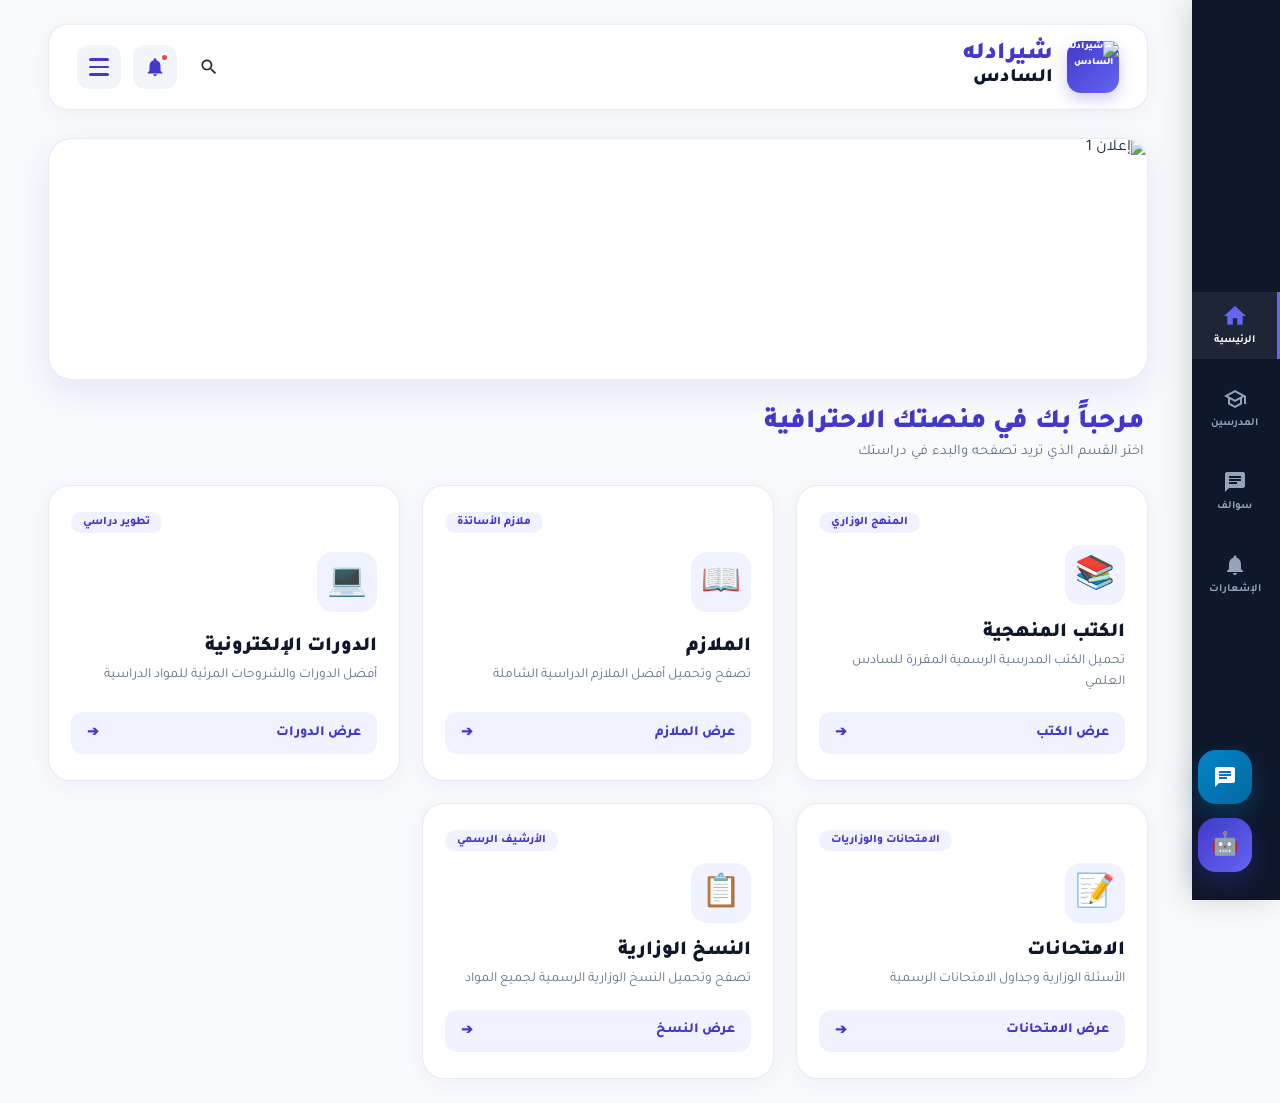
==== index.html @ e5154960 "Update teachers page" ====
<!DOCTYPE html>
<html lang="ar" dir="rtl">
<head>
<meta charset="UTF-8">
<meta name="viewport" content="width=device-width, initial-scale=1.0">
<title>شيرادله السادس - منصة تعليميه</title>
<link href="https://fonts.googleapis.com/css2?family=Tajawal:wght@400;500;700;900&display=swap" rel="stylesheet">
<link rel="stylesheet" href="style.css">
<style>
@keyframes modalPop { from { transform: scale(0.9); opacity: 0; } to { transform: scale(1); opacity: 1; } }
.vote-action-btn { background: #10b981; color: #fff; border: none; padding: 8px 16px; border-radius: 10px; font-weight: 700; cursor: pointer; display: inline-flex; align-items: center; gap: 6px; transition: background 0.2s, transform 0.1s; font-size: 0.9rem; }
.vote-action-btn:hover { background: #059669; }
.vote-action-btn:active { transform: scale(0.96); }
.search-toggle-btn { background: none; border: none; cursor: pointer; display: flex; align-items: center; justify-content: center; width: 40px; height: 40px; border-radius: 50%; color: var(--text-color, #1e293b); transition: background 0.2s; }
.search-toggle-btn:hover { background: rgba(0,0,0,0.05); }
.search-modal-overlay { display: none; position: fixed; top: 0; left: 0; width: 100%; height: 100%; background: rgba(0, 0, 0, 0.5); backdrop-filter: blur(4px); z-index: 10000; justify-content: center; align-items: flex-start; padding-top: 80px; animation: modalPop 0.2s ease; }
.search-modal-box { background: var(--card-bg, #fff); width: 90%; max-width: 600px; border-radius: 16px; box-shadow: 0 15px 35px rgba(0,0,0,0.25); display: flex; flex-direction: column; overflow: hidden; max-height: 80vh; border: 1px solid #e2e8f0; }
.search-input-wrapper { display: flex; align-items: center; padding: 16px 20px; border-bottom: 1px solid #e2e8f0; background: #f8fafc; gap: 12px; }
.search-modal-input { flex: 1; border: none; background: transparent; font-size: 1.1rem; font-family: 'Tajawal', sans-serif; color: var(--text-color, #1e293b); outline: none; direction: rtl; }
.search-close-btn { background: none; border: none; font-size: 1.5rem; cursor: pointer; color: var(--text-muted, #64748b); padding: 0 5px; }
.search-results-container { overflow-y: auto; padding: 12px; display: flex; flex-direction: column; gap: 8px; max-height: 400px; }
.search-result-item { display: flex; align-items: center; justify-content: space-between; padding: 12px 16px; border-radius: 10px; background: #fff; border: 1px solid #edf2f7; text-decoration: none; color: inherit; transition: all 0.2s; cursor: pointer; }
.search-result-item:hover { background: #f1f5f9; border-color: #cbd5e1; transform: translateX(-3px); }
.search-result-content-wrap { display: flex; align-items: center; gap: 12px; flex: 1; }
.search-result-thumb { width: 45px; height: 45px; border-radius: 8px; object-fit: cover; flex-shrink: 0; border: 1px solid #e2e8f0; }
.search-result-info { display: flex; flex-direction: column; gap: 2px; }
.search-result-title { font-weight: 700; font-size: 0.95rem; color: #1e293b; }
.search-result-category { font-size: 0.75rem; color: #64748b; background: #e2e8f0; padding: 2px 8px; border-radius: 6px; width: fit-content; }
.search-no-results { text-align: center; padding: 30px; color: #64748b; font-size: 0.95rem; }
.page-view { display: none; }
.page-view.active { display: block; }
</style>
</head>
<body>
<nav class="side-nav-bar"><div class="side-nav-links">
<div class="side-nav-item active" onclick="switchPage('home', this)" data-page="home"><svg viewBox="0 0 24 24"><path d="M10 20v-6h4v6h5v-8h3L12 3 2 12h3v8z"/></svg><span>الرئيسية</span></div>
<div class="side-nav-item" onclick="switchPage('teachers-page', this)" data-page="teachers-page"><svg viewBox="0 0 24 24"><path d="M12 3L1 9l4 2.18v6L12 21l7-3.82v-6l2-1.09V17h2V9L12 3zm6.82 6L12 12.72 5.18 9 12 5.28 18.82 9zM17 15.99l-5 2.73-5-2.73v-3.72L12 15l5-2.73v3.72z"/></svg><span>المدرسين</span></div>
<div class="side-nav-item" onclick="switchPage('chats-page', this)" data-page="chats-page"><svg viewBox="0 0 24 24"><path d="M20 2H4c-1.1 0-1.99.9-1.99 2L2 22l4-4h14c1.1 0 2-.9 2-2V4c0-1.1-.9-2-2-2zM6 9h12v2H6V9zm8 5H6v-2h8v2zm4-6H6V6h12v2z"/></svg><span>سوالف</span></div>
<div class="side-nav-item" onclick="switchPage('notifications-page', this); hideBadge();" data-page="notifications-page"><svg viewBox="0 0 24 24"><path d="M12 22c1.1 0 2-.9 2-2h-4c0 1.1.89 2 2 2zm6-6v-5c0-3.07-1.64-5.64-4.5-6.32V4c0-.83-.67-1.5-1.5-1.5s-1.5.67-1.5 1.5v.68C7.63 5.36 6 7.92 6 11v5l-2 2v1h16v-1l-2-2z"/></svg><span>الإشعارات</span></div>
</div></nav>
<header>
<div class="logo-container" onclick="showPage('home')">
<div class="logo-icon"><img src="https://i.imgur.com/sM7xbQT.jpeg" alt="شيرادله السادس" style="width: 100%; height: 100%; border-radius: 8px; object-fit: cover;"></div>
<div class="logo-text"><h1>شيرادله</h1><h2>السادس</h2></div>
</div>
<div class="header-actions">
<button class="search-toggle-btn" onclick="openSearchModal()" title="بحث"><svg viewBox="0 0 24 24" width="20" height="20" fill="currentColor"><path d="M15.5 14h-.79l-.28-.27C15.41 12.59 16 11.11 16 9.5 16 5.91 13.09 3 9.5 3S3 5.91 3 9.5 5.91 16 9.5 16c1.61 0 3.09-.59 4.23-1.57l.27.28v.79l5 4.99L20.49 19l-4.99-5zm-6 0C7.01 14 5 11.99 5 9.5S7.01 5 9.5 5 14 7.01 14 9.5 11.99 14 9.5 14z"/></svg></button>
<button class="notif-toggle" onclick="switchPage('notifications-page', document.querySelector('[data-page=notifications-page]')); hideBadge();" title="الإشعارات"><svg viewBox="0 0 24 24"><path d="M12 22c1.1 0 2-.9 2-2h-4c0 1.1.89 2 2 2zm6-6v-5c0-3.07-1.64-5.64-4.5-6.32V4c0-.83-.67-1.5-1.5-1.5s-1.5.67-1.5 1.5v.68C7.63 5.36 6 7.92 6 11v5l-2 2v1h16v-1l-2-2z"/></svg><span class="notif-badge" id="notifBadge"></span></button>
<button class="menu-toggle" onclick="toggleMenu()" title="القائمة"><span></span><span></span><span></span></button>
</div>
</header>
<div id="navOverlay" class="nav-overlay" onclick="closeMenu(event)"><div class="nav-drawer" onclick="event.stopPropagation()">
<div>
<div class="drawer-header">
<div class="drawer-brand"><img src="https://i.imgur.com/sM7xbQT.jpeg" alt="شيرادله السادس" style="width: 35px; height: 35px; border-radius: 8px; object-fit: cover;"><span style="font-weight:900; font-size:1.1rem;">شيرادله السادس</span></div>
<button class="close-drawer" onclick="toggleMenu()">&times;</button>
</div>
<div class="drawer-menu-list">
<div onclick="showPage('home'); toggleMenu();" class="drawer-link"><span>🏠</span> الصفحة الرئيسية</div>
<div onclick="showPage('teachers-page'); toggleMenu();" class="drawer-link"><span>👨‍🏫</span> قائمة المدرسين</div>
<div onclick="showPage('books-page'); toggleMenu();" class="drawer-link"><span>📚</span> الكتب المنهجية</div>
<div onclick="showPage('mlazem-page'); toggleMenu();" class="drawer-link"><span>📖</span> الملازم</div>
<div onclick="showPage('ministerial-copies-page'); toggleMenu();" class="drawer-link"><span>📋</span> النسخ الوزارية</div>
<div onclick="showPage('chats-page'); toggleMenu();" class="drawer-link"><span>💬</span> سوالف</div>
<div onclick="showPage('courses-page'); toggleMenu();" class="drawer-link"><span>💻</span> الدورات الإلكترونية</div>
<div onclick="showPage('ministerial-page'); toggleMenu();" class="drawer-link"><span>📝</span> الامتحانات الوزارية</div>
<div onclick="showPage('notifications-page'); toggleMenu();" class="drawer-link"><span>🔔</span> مركز الإشعارات</div>
</div>
</div>
<div><div class="drawer-footer">جميع الحقوق محفوظة © منصة شيرادله السادس</div></div>
</div></div>
<main>
<div id="home" class="page-view active" data-parent="home">
<div class="ads-slider-container" id="adsSlider">
<div class="ads-slider-track" id="adsTrack">
<div class="ad-slide-item" onclick="showPage('books-page', 'home')"><img src="https://i.imgur.com/IcszMVF.jpeg" alt="إعلان 1"></div>
<div class="ad-slide-item" onclick="showPage('books-page', 'home')"><img src="https://i.imgur.com/7Tw9QFc.jpeg" alt="إعلان 2"></div>
<div class="ad-slide-item" onclick="showPage('books-page', 'home')"><img src="https://i.imgur.com/nGVH3yL.jpeg" alt="إعلان 3"></div>
</div>
<div class="slider-dots" id="sliderDots"><span class="slider-dot active" onclick="currentSlide(0)"></span><span class="slider-dot" onclick="currentSlide(1)"></span><span class="slider-dot" onclick="currentSlide(2)"></span></div>
</div>
<div class="page-header"><h2 class="page-title">مرحباً بك في منصتك الاحترافية</h2><p class="page-subtitle">اختر القسم الذي تريد تصفحه والبدء في دراستك</p></div>
<div class="grid">
<div class="card-btn" onclick="showPage('books-page', 'home')"><span class="card-badge">المنهج الوزاري</span><div class="card-icon-wrapper">📚</div><div><div class="card-title">الكتب المنهجية</div><div class="card-desc">تحميل الكتب المدرسية الرسمية المقررة للسادس العلمي</div></div><div class="btn-action"><span>عرض الكتب</span><span>➔</span></div></div>
<div class="card-btn" onclick="showPage('mlazem-page', 'home')"><span class="card-badge">ملازم الأساتذة</span><div class="card-icon-wrapper">📖</div><div><div class="card-title">الملازم</div><div class="card-desc">تصفح وتحميل أفضل الملازم الدراسية الشاملة</div></div><div class="btn-action"><span>عرض الملازم</span><span>➔</span></div></div>
<div class="card-btn" onclick="showPage('courses-page', 'home')"><span class="card-badge">تطوير دراسي</span><div class="card-icon-wrapper">💻</div><div><div class="card-title">الدورات الإلكترونية</div><div class="card-desc">أفضل الدورات والشروحات المرئية للمواد الدراسية</div></div><div class="btn-action"><span>عرض الدورات</span><span>➔</span></div></div>
<div class="card-btn" onclick="showPage('ministerial-page', 'home')"><span class="card-badge">الامتحانات والوزاريات</span><div class="card-icon-wrapper">📝</div><div><div class="card-title">الامتحانات</div><div class="card-desc">الأسئلة الوزارية وجداول الامتحانات الرسمية</div></div><div class="btn-action"><span>عرض الامتحانات</span><span>➔</span></div></div>
<div class="card-btn" onclick="showPage('ministerial-copies-page', 'home')"><span class="card-badge">الأرشيف الرسمي</span><div class="card-icon-wrapper">📋</div><div><div class="card-title">النسخ الوزارية</div><div class="card-desc">تصفح وتحميل النسخ الوزارية الرسمية لجميع المواد</div></div><div class="btn-action"><span>عرض النسخ</span><span>➔</span></div></div>
</div></div>
<div id="teachers-page" class="page-view" data-parent="home">
<div class="back-btn-container"><button class="back-nav-btn" onclick="goBack()"><span>➔</span> رجوع للخلف</button></div>
<div class="page-header"><h2 class="page-title">👨‍🏫 اختر افضل مدرس لعام 2027</h2><p class="page-subtitle">اختر المادة لعرض نخبة الأساتذة وتصنيفهم حسب التقييم</p></div>
<div class="grid">
<div class="card-btn" onclick="showPage('teacher-arabic', 'teachers-page')"><span class="card-badge">مادة أساسية</span><div class="card-icon-wrapper">📖</div><div class="card-title">مدرسين اللغه العربيه</div><div class="card-desc">تصفح أفضل أساتذة وملازم اللغة العربية</div><div class="btn-action"><span>عرض المدرسين</span><span>➔</span></div></div>
<div class="card-btn" onclick="showPage('teacher-islamic', 'teachers-page')"><span class="card-badge">مادة أساسية</span><div class="card-icon-wrapper">📖</div><div class="card-title">مدرسين الاسلاميه</div><div class="card-desc">تصفح أفضل أساتذة وملازم التربية الإسلامية</div><div class="btn-action"><span>عرض المدرسين</span><span>➔</span></div></div>
<div class="card-btn" onclick="showPage('teacher-english', 'teachers-page')"><span class="card-badge">مادة أساسية</span><div class="card-icon-wrapper">🔤</div><div class="card-title">مدرسين الإنكليزي</div><div class="card-desc">تصفح أفضل أساتذة وملازم اللغة الإنجليزية</div><div class="btn-action"><span>عرض المدرسين</span><span>➔</span></div></div>
<div class="card-btn" onclick="showPage('teacher-math', 'teachers-page')"><span class="card-badge">مادة علمية</span><div class="card-icon-wrapper">📐</div><div class="card-title">مدرسين الرياضيات</div><div class="card-desc">تصفح أفضل أساتذة وملازم الرياضيات للسادس العلمي</div><div class="btn-action"><span>عرض المدرسين</span><span>➔</span></div></div>
<div class="card-btn" onclick="showPage('teacher-biology', 'teachers-page')"><span class="card-badge">مادة علمية</span><div class="card-icon-wrapper">🧬</div><div class="card-title">مدرسين الأحياء</div><div class="card-desc">تصفح أفضل أساتذة وملازم الأحياء للسادس العلمي</div><div class="btn-action"><span>عرض المدرسين</span><span>➔</span></div></div>
<div class="card-btn" onclick="showPage('teacher-chemistry', 'teachers-page')"><span class="card-badge">مادة علمية</span><div class="card-icon-wrapper">🧪</div><div class="card-title">مدرسين الكيمياء</div><div class="card-desc">تصفح أفضل أساتذة وملازم الكيمياء للسادس العلمي</div><div class="btn-action"><span>عرض المدرسين</span><span>➔</span></div></div>
<div class="card-btn" onclick="showPage('teacher-physics', 'teachers-page')"><span class="card-badge">مادة علمية</span><div class="card-icon-wrapper">⚡</div><div class="card-title">مدرسين الفيزياء</div><div class="card-desc">تصفح أفضل أساتذة وملازم الفيزياء للسادس العلمي</div><div class="btn-action"><span>عرض المدرسين</span><span>➔</span></div></div>
</div></div>
<div id="teacher-arabic" class="page-view" data-parent="teachers-page">
<div class="back-btn-container"><button class="back-nav-btn" onclick="goBack()"><span>➔</span> رجوع للخلف</button></div>
<div class="page-header"><h2 class="page-title">📖 مدرسين اللغه العربيه</h2></div>
<div class="books-list-container">
<div class="book-card-item">
<div class="book-info-side"><span class="card-badge">مدرس متميز</span><h3 class="book-main-title">الأستاذ عقيل الزبيدي</h3>
<div class="book-meta-list"><div class="book-meta-row"><span>المادة:</span><strong>اللغة العربية</strong></div><div class="book-meta-row"><span>عدد الأصوات:</span><strong id="votes-count-aqeel-zubaidi">0</strong></div></div>
<div class="book-actions-row"><button class="vote-action-btn" id="vote-btn-aqeel-zubaidi" onclick="voteArabicTeacher('aqeel-zubaidi')"><span id="vote-text-aqeel-zubaidi">تصويت</span></button></div>
</div>
<div class="book-image-side"><a href="https://t.me/iqsadds" target="_blank"><img src="https://i.imgur.com/JM08nuw.jpeg" alt="عقيل الزبيدي" class="book-image-custom" style="border-radius: 12px; object-fit: cover;"></a></div>
</div>
<div class="book-card-item">
<div class="book-info-side"><span class="card-badge">مدرس متميز</span><h3 class="book-main-title">الأستاذ حسين عبيده</h3>
<div class="book-meta-list"><div class="book-meta-row"><span>المادة:</span><strong>اللغة العربية</strong></div><div class="book-meta-row"><span>عدد الأصوات:</span><strong id="votes-count-hussein-obaida">0</strong></div></div>
<div class="book-actions-row"><button class="vote-action-btn" id="vote-btn-hussein-obaida" onclick="voteArabicTeacher('hussein-obaida')"><span id="vote-text-hussein-obaida">تصويت</span></button></div>
</div>
<div class="book-image-side"><a href="https://t.me/iqsadds" target="_blank"><img src="https://i.imgur.com/ftflwlv.jpeg" alt="حسين عبيده" class="book-image-custom" style="border-radius: 12px; object-fit: cover;"></a></div>
</div>
<div class="book-card-item">
<div class="book-info-side"><span class="card-badge">مدرس متميز</span><h3 class="book-main-title">الاستاذ حمزه الجابري</h3>
<div class="book-meta-list"><div class="book-meta-row"><span>المادة:</span><strong>اللغة العربية</strong></div><div class="book-meta-row"><span>عدد الأصوات:</span><strong id="votes-count-hamza-aljabri">0</strong></div></div>
<div class="book-actions-row"><button class="vote-action-btn" id="vote-btn-hamza-aljabri" onclick="voteArabicTeacher('hamza-aljabri')"><span id="vote-text-hamza-aljabri">تصويت</span></button></div>
</div>
<div class="book-image-side"><a href="https://t.me/iqsadds" target="_blank"><img src="https://i.imgur.com/qJPcFAY.jpeg" alt="حمزه الجابري" class="book-image-custom" style="border-radius: 12px; object-fit: cover;"></a></div>
</div>
<div class="book-card-item">
<div class="book-info-side"><span class="card-badge">مدرسة متميزة</span><h3 class="book-main-title">الست رفل الزبيدي</h3>
<div class="book-meta-list"><div class="book-meta-row"><span>المادة:</span><strong>اللغة العربية</strong></div><div class="book-meta-row"><span>عدد الأصوات:</span><strong id="votes-count-rafal-alzubaidi">0</strong></div></div>
<div class="book-actions-row"><button class="vote-action-btn" id="vote-btn-rafal-alzubaidi" onclick="voteArabicTeacher('rafal-alzubaidi')"><span id="vote-text-rafal-alzubaidi">تصويت</span></button></div>
</div>
<div class="book-image-side"><a href="https://t.me/iqsadds" target="_blank"><img src="https://i.imgur.com/9R3gdou.jpeg" alt="رفل الزبيدي" class="book-image-custom" style="border-radius: 12px; object-fit: cover;"></a></div>
</div>
<div class="book-card-item">
<div class="book-info-side"><span class="card-badge">مدرس متميز</span><h3 class="book-main-title">الاستاذ هشام المعموري</h3>
<div class="book-meta-list"><div class="book-meta-row"><span>المادة:</span><strong>اللغة العربية</strong></div><div class="book-meta-row"><span>عدد الأصوات:</span><strong id="votes-count-hisham-almaamouri">0</strong></div></div>
<div class="book-actions-row"><button class="vote-action-btn" id="vote-btn-hisham-almaamouri" onclick="voteArabicTeacher('hisham-almaamouri')"><span id="vote-text-hisham-almaamouri">تصويت</span></button></div>
</div>
<div class="book-image-side"><a href="https://t.me/iqsadds" target="_blank"><img src="https://i.imgur.com/Pvm8zbd.jpeg" alt="هشام المعموري" class="book-image-custom" style="border-radius: 12px; object-fit: cover;"></a></div>
</div>
</div></div>
<div id="teacher-islamic" class="page-view" data-parent="teachers-page">
<div class="back-btn-container"><button class="back-nav-btn" onclick="goBack()"><span>➔</span> رجوع للخلف</button></div>
<div class="page-header"><h2 class="page-title">📖 مدرسين الاسلاميه</h2></div>
<div class="books-list-container">
<div class="book-card-item">
<div class="book-info-side"><span class="card-badge">مدرس متميز</span><h3 class="book-main-title">الأستاذ خالد الحيالي</h3>
<div class="book-meta-list"><div class="book-meta-row"><span>المادة:</span><strong>التربية الإسلامية</strong></div><div class="book-meta-row"><span>عدد الأصوات:</span><strong id="votes-count-khaled-hayali">0</strong></div></div>
<div class="book-actions-row"><button class="vote-action-btn" id="vote-btn-khaled-hayali" onclick="voteIslamicTeacher('khaled-hayali')"><span id="vote-text-khaled-hayali">تصويت</span></button></div>
</div>
<div class="book-image-side"><a href="https://t.me/iqsadds" target="_blank"><img src="https://i.imgur.com/I76Zdb4.jpeg" alt="خالد الحيالي" class="book-image-custom" style="border-radius: 12px; object-fit: cover;"></a></div>
</div>
<div class="book-card-item">
<div class="book-info-side"><span class="card-badge">مدرس متميز</span><h3 class="book-main-title">الأستاذ ساجد العكيلي</h3>
<div class="book-meta-list"><div class="book-meta-row"><span>المادة:</span><strong>التربية الإسلامية</strong></div><div class="book-meta-row"><span>عدد الأصوات:</span><strong id="votes-count-sajid-akili">0</strong></div></div>
<div class="book-actions-row"><button class="vote-action-btn" id="vote-btn-sajid-akili" onclick="voteIslamicTeacher('sajid-akili')"><span id="vote-text-sajid-akili">تصويت</span></button></div>
</div>
<div class="book-image-side"><a href="https://t.me/iqsadds" target="_blank"><img src="https://i.imgur.com/GqsUdZW.jpeg" alt="ساجد العكيلي" class="book-image-custom" style="border-radius: 12px; object-fit: cover;"></a></div>
</div>
</div></div>
<div id="teacher-math" class="page-view" data-parent="teachers-page">
<div class="back-btn-container"><button class="back-nav-btn" onclick="goBack()"><span>➔</span> رجوع للخلف</button></div>
<div class="page-header"><h2 class="page-title">📐 مدرسين الرياضيات</h2></div>
<div class="books-list-container">
<div class="book-card-item">
<div class="book-info-side"><span class="card-badge">مدرس متميز</span><h3 class="book-main-title">الأستاذ حيدر عبد الائمة</h3>
<div class="book-meta-list"><div class="book-meta-row"><span>المادة:</span><strong>الرياضيات</strong></div><div class="book-meta-row"><span>عدد الأصوات:</span><strong id="votes-count-haider-abdulaima">0</strong></div></div>
<div class="book-actions-row"><button class="vote-action-btn" id="vote-btn-haider-abdulaima" onclick="voteMathTeacher('haider-abdulaima')"><span id="vote-text-haider-abdulaima">تصويت</span></button></div>
</div>
<div class="book-image-side"><a href="https://t.me/iqsadds" target="_blank"><img src="https://i.imgur.com/yxbFxrp.jpeg" alt="حيدر عبد الائمة" class="book-image-custom" style="border-radius: 12px; object-fit: cover;"></a></div>
</div>
<div class="book-card-item">
<div class="book-info-side"><span class="card-badge">مدرس متميز</span><h3 class="book-main-title">الأستاذ حيدر وليد</h3>
<div class="book-meta-list"><div class="book-meta-row"><span>المادة:</span><strong>الرياضيات</strong></div><div class="book-meta-row"><span>عدد الأصوات:</span><strong id="votes-count-haider-waleed">0</strong></div></div>
<div class="book-actions-row"><button class="vote-action-btn" id="vote-btn-haider-waleed" onclick="voteMathTeacher('haider-waleed')"><span id="vote-text-haider-waleed">تصويت</span></button></div>
</div>
<div class="book-image-side"><a href="https://t.me/iqsadds" target="_blank"><img src="https://i.imgur.com/xZIRMx5.jpeg" alt="حيدر وليد" class="book-image-custom" style="border-radius: 12px; object-fit: cover;"></a></div>
</div>
<div class="book-card-item">
<div class="book-info-side"><span class="card-badge">مدرس متميز</span><h3 class="book-main-title">الأستاذ محمد قاسم</h3>
<div class="book-meta-list"><div class="book-meta-row"><span>المادة:</span><strong>الرياضيات</strong></div><div class="book-meta-row"><span>عدد الأصوات:</span><strong id="votes-count-mohammed-qassim">0</strong></div></div>
<div class="book-actions-row"><button class="vote-action-btn" id="vote-btn-mohammed-qassim" onclick="voteMathTeacher('mohammed-qassim')"><span id="vote-text-mohammed-qassim">تصويت</span></button></div>
</div>
<div class="book-image-side"><a href="https://t.me/iqsadds" target="_blank"><img src="https://i.imgur.com/acExwFZ.jpeg" alt="محمد قاسم" class="book-image-custom" style="border-radius: 12px; object-fit: cover;"></a></div>
</div>
</div></div>
<div id="teacher-english" class="page-view" data-parent="teachers-page">
<div class="back-btn-container"><button class="back-nav-btn" onclick="goBack()"><span>➔</span> رجوع للخلف</button></div>
<div class="page-header"><h2 class="page-title">🔤 مدرسين الإنكليزي</h2></div>
<div class="books-list-container">
<div class="book-card-item">
<div class="book-info-side"><span class="card-badge">مدرس متميز</span><h3 class="book-main-title">الأستاذ محمد العبيدي</h3>
<div class="book-meta-list"><div class="book-meta-row"><span>المادة:</span><strong>اللغة الإنجليزية</strong></div><div class="book-meta-row"><span>عدد الأصوات:</span><strong id="votes-count-mohammed-alobaidi">0</strong></div></div>
<div class="book-actions-row"><button class="vote-action-btn" id="vote-btn-mohammed-alobaidi" onclick="voteEnglishTeacher('mohammed-alobaidi')"><span id="vote-text-mohammed-alobaidi">تصويت</span></button></div>
</div>
<div class="book-image-side"><a href="https://t.me/iqsadds" target="_blank"><img src="https://i.imgur.com/zUCDQyq.jpeg" alt="محمد العبيدي" class="book-image-custom" style="border-radius: 12px; object-fit: cover;"></a></div>
</div>
<div class="book-card-item">
<div class="book-info-side"><span class="card-badge">مدرس متميز</span><h3 class="book-main-title">الأستاذ سجاد العبيدي</h3>
<div class="book-meta-list"><div class="book-meta-row"><span>المادة:</span><strong>اللغة الإنجليزية</strong></div><div class="book-meta-row"><span>عدد الأصوات:</span><strong id="votes-count-sajjad-alobaidi">0</strong></div></div>
<div class="book-actions-row"><button class="vote-action-btn" id="vote-btn-sajjad-alobaidi" onclick="voteEnglishTeacher('sajjad-alobaidi')"><span id="vote-text-sajjad-alobaidi">تصويت</span></button></div>
</div>
<div class="book-image-side"><a href="https://t.me/iqsadds" target="_blank"><img src="https://i.imgur.com/bl68sCC.jpeg" alt="سجاد العبيدي" class="book-image-custom" style="border-radius: 12px; object-fit: cover;"></a></div>
</div>
<div class="book-card-item">
<div class="book-info-side"><span class="card-badge">مدرسة متميزة</span><h3 class="book-main-title">الست أزل سلوان</h3>
<div class="book-meta-list"><div class="book-meta-row"><span>المادة:</span><strong>اللغة الإنجليزية</strong></div><div class="book-meta-row"><span>عدد الأصوات:</span><strong id="votes-count-azal-salwan">0</strong></div></div>
<div class="book-actions-row"><button class="vote-action-btn" id="vote-btn-azal-salwan" onclick="voteEnglishTeacher('azal-salwan')"><span id="vote-text-azal-salwan">تصويت</span></button></div>
</div>
<div class="book-image-side"><a href="https://t.me/iqsadds" target="_blank"><img src="https://i.imgur.com/RkxAMUv.jpeg" alt="أزل سلوان" class="book-image-custom" style="border-radius: 12px; object-fit: cover;"></a></div>
</div>
</div></div>
<div id="teacher-biology" class="page-view" data-parent="teachers-page">
<div class="back-btn-container"><button class="back-nav-btn" onclick="goBack()"><span>➔</span> رجوع للخلف</button></div>
<div class="page-header"><h2 class="page-title">🧬 مدرسين الأحياء</h2></div>
<div class="books-list-container">
<div class="book-card-item">
<div class="book-info-side"><span class="card-badge">مدرس متميز</span><h3 class="book-main-title">الأستاذ سالم ال منصور</h3>
<div class="book-meta-list"><div class="book-meta-row"><span>المادة:</span><strong>الأحياء</strong></div><div class="book-meta-row"><span>عدد الأصوات:</span><strong id="votes-count-salem-almansoor">0</strong></div></div>
<div class="book-actions-row"><button class="vote-action-btn" id="vote-btn-salem-almansoor" onclick="voteBiologyTeacher('salem-almansoor')"><span id="vote-text-salem-almansoor">تصويت</span></button></div>
</div>
<div class="book-image-side"><a href="https://t.me/iqsadds" target="_blank"><img src="https://i.imgur.com/ryqitAT.jpeg" alt="سالم ال منصور" class="book-image-custom" style="border-radius: 12px; object-fit: cover;"></a></div>
</div>
<div class="book-card-item">
<div class="book-info-side"><span class="card-badge">مدرس متميز</span><h3 class="book-main-title">الأستاذ مصطفى حافظ</h3>
<div class="book-meta-list"><div class="book-meta-row"><span>المادة:</span><strong>الأحياء</strong></div><div class="book-meta-row"><span>عدد الأصوات:</span><strong id="votes-count-mustafa-hafiz">0</strong></div></div>
<div class="book-actions-row"><button class="vote-action-btn" id="vote-btn-mustafa-hafiz" onclick="voteBiologyTeacher('mustafa-hafiz')"><span id="vote-text-mustafa-hafiz">تصويت</span></button></div>
</div>
<div class="book-image-side"><a href="https://t.me/iqsadds" target="_blank"><img src="https://i.imgur.com/23ZakX0.jpeg" alt="مصطفى حافظ" class="book-image-custom" style="border-radius: 12px; object-fit: cover;"></a></div>
</div>
<div class="book-card-item">
<div class="book-info-side"><span class="card-badge">مدرس متميز</span><h3 class="book-main-title">الأستاذ حسن فلاح</h3>
<div class="book-meta-list"><div class="book-meta-row"><span>المادة:</span><strong>الأحياء</strong></div><div class="book-meta-row"><span>عدد الأصوات:</span><strong id="votes-count-hassan-fallah">0</strong></div></div>
<div class="book-actions-row"><button class="vote-action-btn" id="vote-btn-hassan-fallah" onclick="voteBiologyTeacher('hassan-fallah')"><span id="vote-text-hassan-fallah">تصويت</span></button></div>
</div>
<div class="book-image-side"><a href="https://t.me/iqsadds" target="_blank"><img src="https://i.imgur.com/jvv7wCd.jpeg" alt="حسن فلاح" class="book-image-custom" style="border-radius: 12px; object-fit: cover;"></a></div>
</div>
<div class="book-card-item">
<div class="book-info-side"><span class="card-badge">مدرس متميز</span><h3 class="book-main-title">الأستاذ جعفر الحسني</h3>
<div class="book-meta-list"><div class="book-meta-row"><span>المادة:</span><strong>الأحياء</strong></div><div class="book-meta-row"><span>عدد الأصوات:</span><strong id="votes-count-jaafar-alhasani">0</strong></div></div>
<div class="book-actions-row"><button class="vote-action-btn" id="vote-btn-jaafar-alhasani" onclick="voteBiologyTeacher('jaafar-alhasani')"><span id="vote-text-jaafar-alhasani">تصويت</span></button></div>
</div>
<div class="book-image-side"><a href="https://t.me/iqsadds" target="_blank"><img src="https://i.imgur.com/uRHxEFM.jpeg" alt="جعفر الحسني" class="book-image-custom" style="border-radius: 12px; object-fit: cover;"></a></div>
</div>
</div></div>
<div id="teacher-chemistry" class="page-view" data-parent="teachers-page">
<div class="back-btn-container"><button class="back-nav-btn" onclick="goBack()"><span>➔</span> رجوع للخلف</button></div>
<div class="page-header"><h2 class="page-title">🧪 مدرسين الكيمياء</h2></div>
<div class="books-list-container">
<div class="book-card-item">
<div class="book-info-side"><span class="card-badge">مدرس متميز</span><h3 class="book-main-title">الأستاذ فاضل الهاشمي</h3>
<div class="book-meta-list"><div class="book-meta-row"><span>المادة:</span><strong>الكيمياء</strong></div><div class="book-meta-row"><span>عدد الأصوات:</span><strong id="votes-count-fadel-alhashimi">0</strong></div></div>
<div class="book-actions-row"><button class="vote-action-btn" id="vote-btn-fadel-alhashimi" onclick="voteChemistryTeacher('fadel-alhashimi')"><span id="vote-text-fadel-alhashimi">تصويت</span></button></div>
</div>
<div class="book-image-side"><a href="https://t.me/iqsadds" target="_blank"><img src="https://i.imgur.com/hFKC4G6.jpeg" alt="فاضل الهاشمي" class="book-image-custom" style="border-radius: 12px; object-fit: cover;"></a></div>
</div>
<div class="book-card-item">
<div class="book-info-side"><span class="card-badge">مدرس متميز</span><h3 class="book-main-title">الأستاذ حسين الهاشمي</h3>
<div class="book-meta-list"><div class="book-meta-row"><span>المادة:</span><strong>الكيمياء</strong></div><div class="book-meta-row"><span>عدد الأصوات:</span><strong id="votes-count-hussein-alhashimi">0</strong></div></div>
<div class="book-actions-row"><button class="vote-action-btn" id="vote-btn-hussein-alhashimi" onclick="voteChemistryTeacher('hussein-alhashimi')"><span id="vote-text-hussein-alhashimi">تصويت</span></button></div>
</div>
<div class="book-image-side"><a href="https://t.me/iqsadds" target="_blank"><img src="https://i.imgur.com/oS6ujqX.jpeg" alt="حسين الهاشمي" class="book-image-custom" style="border-radius: 12px; object-fit: cover;"></a></div>
</div>
<div class="book-card-item">
<div class="book-info-side"><span class="card-badge">مدرس متميز</span><h3 class="book-main-title">الأستاذ حيدر عباس</h3>
<div class="book-meta-list"><div class="book-meta-row"><span>المادة:</span><strong>الكيمياء</strong></div><div class="book-meta-row"><span>عدد الأصوات:</span><strong id="votes-count-haider-abbas">0</strong></div></div>
<div class="book-actions-row"><button class="vote-action-btn" id="vote-btn-haider-abbas" onclick="voteChemistryTeacher('haider-abbas')"><span id="vote-text-haider-abbas">تصويت</span></button></div>
</div>
<div class="book-image-side"><a href="https://t.me/iqsadds" target="_blank"><img src="https://i.imgur.com/umkMkls.jpeg" alt="حيدر عباس" class="book-image-custom" style="border-radius: 12px; object-fit: cover;"></a></div>
</div>
<div class="book-card-item">
<div class="book-info-side"><span class="card-badge">مدرس متميز</span><h3 class="book-main-title">الأستاذ هاشم الغرباوي</h3>
<div class="book-meta-list"><div class="book-meta-row"><span>المادة:</span><strong>الكيمياء</strong></div><div class="book-meta-row"><span>عدد الأصوات:</span><strong id="votes-count-hashem-algharbawi">0</strong></div></div>
<div class="book-actions-row"><button class="vote-action-btn" id="vote-btn-hashem-algharbawi" onclick="voteChemistryTeacher('hashem-algharbawi')"><span id="vote-text-hashem-algharbawi">تصويت</span></button></div>
</div>
<div class="book-image-side"><a href="https://t.me/iqsadds" target="_blank"><img src="https://i.imgur.com/y47x9Gy.jpeg" alt="هاشم الغرباوي" class="book-image-custom" style="border-radius: 12px; object-fit: cover;"></a></div>
</div>
<div class="book-card-item">
<div class="book-info-side"><span class="card-badge">مدرس متميز</span><h3 class="book-main-title">الأستاذ مهند السوداني</h3>
<div class="book-meta-list"><div class="book-meta-row"><span>المادة:</span><strong>الكيمياء</strong></div><div class="book-meta-row"><span>عدد الأصوات:</span><strong id="votes-count-muhannad-alsudani">0</strong></div></div>
<div class="book-actions-row"><button class="vote-action-btn" id="vote-btn-muhannad-alsudani" onclick="voteChemistryTeacher('muhannad-alsudani')"><span id="vote-text-muhannad-alsudani">تصويت</span></button></div>
</div>
<div class="book-image-side"><a href="https://t.me/iqsadds" target="_blank"><img src="https://i.imgur.com/Y8yNcaf.jpeg" alt="مهند السوداني" class="book-image-custom" style="border-radius: 12px; object-fit: cover;"></a></div>
</div>
</div></div>
<div id="teacher-physics" class="page-view" data-parent="teachers-page">
<div class="back-btn-container"><button class="back-nav-btn" onclick="goBack()"><span>➔</span> رجوع للخلف</button></div>
<div class="page-header"><h2 class="page-title">⚡ مدرسين الفيزياء</h2></div>
<div class="books-list-container">
<div class="book-card-item">
<div class="book-info-side"><span class="card-badge">مدرس متميز</span><h3 class="book-main-title">الأستاذ حسين محمد</h3>
<div class="book-meta-list"><div class="book-meta-row"><span>المادة:</span><strong>الفيزياء</strong></div><div class="book-meta-row"><span>عدد الأصوات:</span><strong id="votes-count-hussein-mohammed">0</strong></div></div>
<div class="book-actions-row"><button class="vote-action-btn" id="vote-btn-hussein-mohammed" onclick="votePhysicsTeacher('hussein-mohammed')"><span id="vote-text-hussein-mohammed">تصويت</span></button></div>
</div>
<div class="book-image-side"><a href="https://t.me/iqsadds" target="_blank"><img src="https://i.imgur.com/tgoLB13.jpeg" alt="حسين محمد" class="book-image-custom" style="border-radius: 12px; object-fit: cover;"></a></div>
</div>
<div class="book-card-item">
<div class="book-info-side"><span class="card-badge">مدرس متميز</span><h3 class="book-main-title">الأستاذ مؤيد سليم</h3>
<div class="book-meta-list"><div class="book-meta-row"><span>المادة:</span><strong>الفيزياء</strong></div><div class="book-meta-row"><span>عدد الأصوات:</span><strong id="votes-count-muayad-salim">0</strong></div></div>
<div class="book-actions-row"><button class="vote-action-btn" id="vote-btn-muayad-salim" onclick="votePhysicsTeacher('muayad-salim')"><span id="vote-text-muayad-salim">تصويت</span></button></div>
</div>
<div class="book-image-side"><a href="https://t.me/iqsadds" target="_blank"><img src="https://i.imgur.com/6h9mMeF.jpeg" alt="مؤيد سليم" class="book-image-custom" style="border-radius: 12px; object-fit: cover;"></a></div>
</div>
</div></div>
<div id="chats-page" class="page-view" data-parent="home">
<div class="back-btn-container"><button class="back-nav-btn" onclick="goBack()"><span>➔</span> رجوع للخلف</button></div>
<div class="page-header"><h2 class="page-title">💬 سوالف المنصة</h2><p class="page-subtitle">آخر المنشورات والإعلانات الرسمية الخاصة بمنصة شيرادله السادس</p></div>
<div class="chats-feed-container"><div class="official-post-card">
<div class="post-header-row"><img src="https://i.imgur.com/JaL2Zfb.jpeg" alt="صورة المنصة" class="post-author-avatar">
<div class="post-author-meta"><div class="post-author-name-wrap"><span class="post-author-name">شيرادله السادس</span><span class="verified-badge" title="حساب موثق"><svg viewBox="0 0 24 24" width="18" height="18"><path fill="#0284c7" d="M12 2C6.48 2 2 6.48 2 12s4.48 10 10 10 10-4.48 10-10S17.52 2 12 2zm-1.99 14.5l-4.5-4.5 1.41-1.41L10.01 13.67l6.59-6.59 1.41 1.41-8 8z"/></svg></span></div><span class="post-datetime">18 آب 2026 - 11:16 ص</span></div></div>
<div class="post-content-text">أهلاً بكم أعزائنا طلبة السادس العلمي في منصتكم الرسمية. تابعوا أحدث التحديثات والملازم ونخبة المدرسين المعتمدين لضمان تفوقكم الدراسي. بالتوفيق للجميع! 🚀📚</div>
<div class="post-image-container"><a href="https://i.imgur.com/IcszMVF.jpeg" target="_blank"><img src="https://i.imgur.com/IcszMVF.jpeg" alt="صورة المنشور"></a></div>
</div></div></div>
<div id="books-page" class="page-view" data-parent="home">
<div class="back-btn-container"><button class="back-nav-btn" onclick="goBack()"><span>➔</span> رجوع للخلف</button></div>
<div class="page-header"><h2 class="page-title">📚 قسم الكتب المنهجية</h2><p class="page-subtitle">الكتب المدرسية الرسمية المقررة لطلبة السادس العلمي</p></div>
<div class="subject-filter-bar">
<div class="filter-chip active" onclick="filterItems('books', 'all')">الكل</div>
<div class="filter-chip" onclick="filterItems('books', 'اللغه العربيه')">اللغه العربيه</div>
<div class="filter-chip" onclick="filterItems('books', 'الاسلاميه')">الاسلاميه</div>
<div class="filter-chip" onclick="filterItems('books', 'الإنكليزي')">الإنكليزي</div>
<div class="filter-chip" onclick="filterItems('books', 'الرياضيات')">الرياضيات</div>
<div class="filter-chip" onclick="filterItems('books', 'الأحياء')">الأحياء</div>
<div class="filter-chip" onclick="filterItems('books', 'الكيمياء')">الكيمياء</div>
<div class="filter-chip" onclick="filterItems('books', 'الفيزياء')">الفيزياء</div>
</div>
<div class="books-list-container" id="booksListContainer">
<div class="book-card-item" data-subject="اللغه العربيه">
<div class="book-info-side"><span class="card-badge">العلمي / الأدبي</span><h3 class="book-main-title">كتاب اللغة العربية - الجزء الأول</h3>
<div class="book-meta-list"><div class="book-meta-row"><span>المرحلة:</span><strong>السادس الإعدادي</strong></div><div class="book-meta-row"><span>الحالة:</span><strong>متوفر للتحميل المباشر</strong></div></div>
<div class="book-actions-row"><a href="https://t.me/zmoiibot?start=Lv9ocQkA" target="_blank" class="telegram-download-btn"><img src="https://upload.wikimedia.org/wikipedia/commons/8/82/Telegram_logo.svg" alt="Telegram" class="tg-icon-img">تحميل الكتاب</a></div>
</div>
<div class="book-image-side"><a href="https://t.me/zmoiibot?start=Lv9ocQkA" target="_blank"><img src="https://i.imgur.com/Sn0fDYJ.jpeg" alt="كتاب اللغة العربية الجزء الأول" class="book-image-custom"></a></div>
</div>
<div class="book-card-item" data-subject="اللغه العربيه">
<div class="book-info-side"><span class="card-badge">العلمي / الأدبي</span><h3 class="book-main-title">كتاب اللغة العربية - الجزء الثاني</h3>
<div class="book-meta-list"><div class="book-meta-row"><span>المرحلة:</span><strong>السادس الإعدادي</strong></div><div class="book-meta-row"><span>الحالة:</span><strong>متوفر للتحميل المباشر</strong></div></div>
<div class="book-actions-row"><a href="https://t.me/zmoiibot?start=Lv9ocQkA" target="_blank" class="telegram-download-btn"><img src="https://upload.wikimedia.org/wikipedia/commons/8/82/Telegram_logo.svg" alt="Telegram" class="tg-icon-img">تحميل الكتاب</a></div>
</div>
<div class="book-image-side"><a href="https://t.me/zmoiibot?start=Lv9ocQkA" target="_blank"><img src="https://i.imgur.com/UwbVzH7.jpeg" alt="كتاب اللغة العربية الجزء الثاني" class="book-image-custom"></a></div>
</div>
<div class="book-card-item" data-subject="الاسلاميه">
<div class="book-info-side">
<div class="book-main-title">كتاب التربية الإسلامية للسادس العلمي PDF</div>
<div class="book-meta-list"><div class="book-meta-row"><span>التصنيف:</span><strong>كتاب منهجي رسمي</strong></div><div class="book-meta-row"><span>المادة:</span><strong>الاسلاميه</strong></div><div class="book-meta-row"><span>ℹ️ الصف:</span> السادس العلمي</div></div>
<div class="book-actions-row"><a href="https://t.me/zmoiibot?start=Kqzih23Z" target="_blank" class="telegram-download-btn"><img src="https://upload.wikimedia.org/wikipedia/commons/8/82/Telegram_logo.svg" alt="Telegram" class="tg-icon-img" style="border-radius:50%;"><span>تحميل الكتاب</span></a></div>
</div>
<div class="book-image-side"><a href="https://i.imgur.com/A7hMcGW.png" target="_blank"><img src="https://i.imgur.com/A7hMcGW.png" alt="كتاب الإسلامية" class="book-image-custom"></a></div>
</div>
<div class="book-card-item" data-subject="الإنكليزي">
<div class="book-info-side">
<div class="book-main-title">كتاب اللغة الإنجليزية (الملون) للسادس العلمي PDF</div>
<div class="book-meta-list"><div class="book-meta-row"><span>التصنيف:</span><strong>كتاب منهجي رسمي</strong></div><div class="book-meta-row"><span>المادة:</span><strong>الإنكليزي</strong></div><div class="book-meta-row"><span>ℹ️ الصف:</span> السادس العلمي</div></div>
<div class="book-actions-row"><a href="https://t.me/zmoiibot?start=JJEeupBk" target="_blank" class="telegram-download-btn"><img src="https://upload.wikimedia.org/wikipedia/commons/8/82/Telegram_logo.svg" alt="Telegram" class="tg-icon-img" style="border-radius:50%;"><span>تحميل الكتاب</span></a></div>
</div>
<div class="book-image-side"><a href="https://i.imgur.com/fXwomks.jpeg" target="_blank"><img src="https://i.imgur.com/fXwomks.jpeg" alt="كتاب الإنكليزي الملون" class="book-image-custom"></a></div>
</div>
<div class="book-card-item" data-subject="الإنكليزي">
<div class="book-info-side">
<div class="book-main-title">كتاب النشاط للغة الإنجليزية للسادس العلمي PDF</div>
<div class="book-meta-list"><div class="book-meta-row"><span>التصنيف:</span><strong>كتاب منهجي رسمي</strong></div><div class="book-meta-row"><span>المادة:</span><strong>الإنكليزي</strong></div><div class="book-meta-row"><span>ℹ️ الصف:</span> السادس العلمي</div></div>
<div class="book-actions-row"><a href="https://t.me/zmoiibot?start=JJEeupBk" target="_blank" class="telegram-download-btn"><img src="https://upload.wikimedia.org/wikipedia/commons/8/82/Telegram_logo.svg" alt="Telegram" class="tg-icon-img" style="border-radius:50%;"><span>تحميل الكتاب</span></a></div>
</div>
<div class="book-image-side"><a href="https://i.imgur.com/0gIju6E.jpeg" target="_blank"><img src="https://i.imgur.com/0gIju6E.jpeg" alt="كتاب نشاط انكليزي" class="book-image-custom"></a></div>
</div>
<div class="book-card-item" data-subject="الرياضيات">
<div class="book-info-side">
<div class="book-main-title">كتاب الرياضيات للسادس العلمي PDF</div>
<div class="book-meta-list"><div class="book-meta-row"><span>التصنيف:</span><strong>كتاب منهجي رسمي</strong></div><div class="book-meta-row"><span>المادة:</span><strong>الرياضيات</strong></div><div class="book-meta-row"><span>ℹ️ الصف:</span> السادس العلمي</div></div>
<div class="book-actions-row"><a href="https://t.me/zmoiibot?start=oZ8vt38X" target="_blank" class="telegram-download-btn"><img src="https://upload.wikimedia.org/wikipedia/commons/8/82/Telegram_logo.svg" alt="Telegram" class="tg-icon-img" style="border-radius:50%;"><span>تحميل الكتاب</span></a></div>
</div>
<div class="book-image-side"><a href="https://i.imgur.com/I3NLMF8.jpeg" target="_blank"><img src="https://i.imgur.com/I3NLMF8.jpeg" alt="كتاب الرياضيات" class="book-image-custom"></a></div>
</div>
<div class="book-card-item" data-subject="الأحياء">
<div class="book-info-side">
<div class="book-main-title">كتاب الأحياء للسادس العلمي PDF</div>
<div class="book-meta-list"><div class="book-meta-row"><span>التصنيف:</span><strong>كتاب منهجي رسمي</strong></div><div class="book-meta-row"><span>المادة:</span><strong>الأحياء</strong></div><div class="book-meta-row"><span>ℹ️ الصف:</span> السادس العلمي</div></div>
<div class="book-actions-row"><a href="https://t.me/zmoiibot?start=cmehkSWP" target="_blank" class="telegram-download-btn"><img src="https://upload.wikimedia.org/wikipedia/commons/8/82/Telegram_logo.svg" alt="Telegram" class="tg-icon-img" style="border-radius:50%;"><span>تحميل الكتاب</span></a></div>
</div>
<div class="book-image-side"><a href="https://i.imgur.com/e40CY90.jpeg" target="_blank"><img src="https://i.imgur.com/e40CY90.jpeg" alt="كتاب الأحياء" class="book-image-custom"></a></div>
</div>
<div class="book-card-item" data-subject="الكيمياء">
<div class="book-info-side">
<div class="book-main-title">كتاب الكيمياء للسادس العلمي PDF</div>
<div class="book-meta-list"><div class="book-meta-row"><span>التصنيف:</span><strong>كتاب منهجي رسمي</strong></div><div class="book-meta-row"><span>المادة:</span><strong>الكيمياء</strong></div><div class="book-meta-row"><span>ℹ️ الصف:</span> السادس العلمي</div></div>
<div class="book-actions-row"><a href="https://t.me/zmoiibot?start=wfjnAAuZ" target="_blank" class="telegram-download-btn"><img src="https://upload.wikimedia.org/wikipedia/commons/8/82/Telegram_logo.svg" alt="Telegram" class="tg-icon-img" style="border-radius:50%;"><span>تحميل الكتاب</span></a></div>
</div>
<div class="book-image-side"><a href="https://i.imgur.com/O9JznDB.jpeg" target="_blank"><img src="https://i.imgur.com/O9JznDB.jpeg" alt="كتاب الكيمياء" class="book-image-custom"></a></div>
</div>
<div class="book-card-item" data-subject="الفيزياء">
<div class="book-info-side">
<div class="book-main-title">كتاب الفيزياء للسادس العلمي PDF</div>
<div class="book-meta-list"><div class="book-meta-row"><span>التصنيف:</span><strong>كتاب منهجي رسمي</strong></div><div class="book-meta-row"><span>المادة:</span><strong>الفيزياء</strong></div><div class="book-meta-row"><span>ℹ️ الصف:</span> السادس العلمي</div></div>
<div class="book-actions-row"><a href="https://t.me/zmoiibot?start=5CjUFyoD" target="_blank" class="telegram-download-btn"><img src="https://upload.wikimedia.org/wikipedia/commons/8/82/Telegram_logo.svg" alt="Telegram" class="tg-icon-img" style="border-radius:50%;"><span>تحميل الكتاب</span></a></div>
</div>
<div class="book-image-side"><a href="https://i.imgur.com/eLSmykd.jpeg" target="_blank"><img src="https://i.imgur.com/eLSmykd.jpeg" alt="كتاب الفيزياء" class="book-image-custom"></a></div>
</div>
</div></div>
<div id="mlazem-page" class="page-view" data-parent="home">
<div class="back-btn-container"><button class="back-nav-btn" onclick="goBack()"><span>➔</span> رجوع للخلف</button></div>
<div class="page-header"><h2 class="page-title">📖 قسم الملازم الدراسية</h2><p class="page-subtitle">أفضل الملازم والمصادر الخارجية المعتمدة للأساتذة</p></div>
<div class="subject-filter-bar">
<div class="filter-chip active" onclick="filterItems('mlazem', 'all')">الكل</div>
<div class="filter-chip" onclick="filterItems('mlazem', 'اللغه العربيه')">اللغه العربيه</div>
<div class="filter-chip" onclick="filterItems('mlazem', 'الاسلاميه')">الاسلاميه</div>
<div class="filter-chip" onclick="filterItems('mlazem', 'الإنكليزي')">الإنكليزي</div>
<div class="filter-chip" onclick="filterItems('mlazem', 'الرياضيات')">الرياضيات</div>
<div class="filter-chip" onclick="filterItems('mlazem', 'الأحياء')">الأحياء</div>
<div class="filter-chip" onclick="filterItems('mlazem', 'الكيمياء')">الكيمياء</div>
<div class="filter-chip" onclick="filterItems('mlazem', 'الفيزياء')">الفيزياء</div>
</div>
<div class="books-list-container" id="mlazemListContainer"></div></div>
<div id="ministerial-copies-page" class="page-view" data-parent="home">
<div class="back-btn-container"><button class="back-nav-btn" onclick="goBack()"><span>➔</span> رجوع للخلف</button></div>
<div class="page-header"><h2 class="page-title">📋 قسم النسخ الوزارية</h2><p class="page-subtitle">أرشيف النسخ الوزارية الرسمية لجميع المواد الدراسية للسادس العلمي</p></div>
<div class="subject-filter-bar">
<div class="filter-chip active" onclick="filterItems('copies', 'all')">الكل</div>
<div class="filter-chip" onclick="filterItems('copies', 'اللغه العربيه')">اللغه العربيه</div>
<div class="filter-chip" onclick="filterItems('copies', 'الاسلاميه')">الاسلاميه</div>
<div class="filter-chip" onclick="filterItems('copies', 'الإنكليزي')">الإنكليزي</div>
<div class="filter-chip" onclick="filterItems('copies', 'الرياضيات')">الرياضيات</div>
<div class="filter-chip" onclick="filterItems('copies', 'الأحياء')">الأحياء</div>
<div class="filter-chip" onclick="filterItems('copies', 'الكيمياء')">الكيمياء</div>
<div class="filter-chip" onclick="filterItems('copies', 'الفيزياء')">الفيزياء</div>
</div>
<div class="books-list-container" id="copiesListContainer"></div></div>
<div id="courses-page" class="page-view" data-parent="home">
<div class="back-btn-container"><button class="back-nav-btn" onclick="goBack()"><span>➔</span> رجوع للخلف</button></div>
<div class="page-header"><h2 class="page-title">💻 الدورات الإلكترونية</h2><p class="page-subtitle">أفضل الشروحات والدروس المصورة للسادس العلمي</p></div>
<div class="subject-filter-bar">
<div class="filter-chip active" onclick="filterItems('courses', 'all')">الكل</div>
<div class="filter-chip" onclick="filterItems('courses', 'اللغه العربيه')">اللغه العربيه</div>
<div class="filter-chip" onclick="filterItems('courses', 'الاسلاميه')">الاسلاميه</div>
<div class="filter-chip" onclick="filterItems('courses', 'الإنكليزي')">الإنكليزي</div>
<div class="filter-chip" onclick="filterItems('courses', 'الرياضيات')">الرياضيات</div>
<div class="filter-chip" onclick="filterItems('courses', 'الأحياء')">الأحياء</div>
<div class="filter-chip" onclick="filterItems('courses', 'الكيمياء')">الكيمياء</div>
<div class="filter-chip" onclick="filterItems('courses', 'الفيزياء')">الفيزياء</div>
</div>
<div class="books-list-container" id="coursesListContainer">
<div class="book-card-item" data-subject="الاسلاميه">
<div class="book-info-side">
<div class="book-main-title">الدورة الإلكترونية - التربية الإسلامية</div>
<div class="book-meta-list"><div class="book-meta-row"><span>التصنيف:</span><strong>دورات إلكترونية</strong></div><div class="book-meta-row"><span>المادة:</span><strong>الاسلاميه</strong></div></div>
<div class="book-actions-row"><a href="https://t.me/gyffdfbot" target="_blank" class="telegram-download-btn"><img src="https://upload.wikimedia.org/wikipedia/commons/8/82/Telegram_logo.svg" alt="Telegram" class="tg-icon-img" style="border-radius:50%;"><span>مشاهدة المحاضرات</span></a></div>
</div>
<div class="book-image-side"><a href="https://i.imgur.com/qZrADNS.jpeg" target="_blank"><img src="https://i.imgur.com/qZrADNS.jpeg" alt="مدرس الإسلامية" class="book-image-custom" style="border-radius:50%;"></a></div>
</div>
<div class="book-card-item" data-subject="اللغه العربيه">
<div class="book-info-side">
<div class="book-main-title">الدورة الإلكترونية - اللغة العربية</div>
<div class="book-meta-list"><div class="book-meta-row"><span>التصنيف:</span><strong>دورات إلكترونية</strong></div><div class="book-meta-row"><span>المادة:</span><strong>اللغه العربيه</strong></div></div>
<div class="book-actions-row"><a href="https://t.me/rnchidbot" target="_blank" class="telegram-download-btn"><img src="https://upload.wikimedia.org/wikipedia/commons/8/82/Telegram_logo.svg" alt="Telegram" class="tg-icon-img" style="border-radius:50%;"><span>مشاهدة المحاضرات</span></a></div>
</div>
<div class="book-image-side"><a href="https://i.imgur.com/Nx5NHcF.jpeg" target="_blank"><img src="https://i.imgur.com/Nx5NHcF.jpeg" alt="مدرس اللغة العربية" class="book-image-custom" style="border-radius:50%;"></a></div>
</div>
<div class="book-card-item" data-subject="الكيمياء">
<div class="book-info-side">
<div class="book-main-title">الدورة الإلكترونية - الكيمياء</div>
<div class="book-meta-list"><div class="book-meta-row"><span>التصنيف:</span><strong>دورات إلكترونية</strong></div><div class="book-meta-row"><span>المادة:</span><strong>الكيمياء</strong></div></div>
<div class="book-actions-row"><a href="https://t.me/wankibot" target="_blank" class="telegram-download-btn"><img src="https://upload.wikimedia.org/wikipedia/commons/8/82/Telegram_logo.svg" alt="Telegram" class="tg-icon-img" style="border-radius:50%;"><span>مشاهدة المحاضرات</span></a></div>
</div>
<div class="book-image-side"><a href="https://i.imgur.com/o3KAlh9.jpeg" target="_blank"><img src="https://i.imgur.com/o3KAlh9.jpeg" alt="مدرس الكيمياء" class="book-image-custom" style="border-radius:50%;"></a></div>
</div>
<div class="book-card-item" data-subject="الفيزياء">
<div class="book-info-side">
<div class="book-main-title">الدورة الإلكترونية - الفيزياء</div>
<div class="book-meta-list"><div class="book-meta-row"><span>التصنيف:</span><strong>دورات إلكترونية</strong></div><div class="book-meta-row"><span>المادة:</span><strong>الفيزياء</strong></div></div>
<div class="book-actions-row"><a href="https://t.me/vtchldbot" target="_blank" class="telegram-download-btn"><img src="https://upload.wikimedia.org/wikipedia/commons/8/82/Telegram_logo.svg" alt="Telegram" class="tg-icon-img" style="border-radius:50%;"><span>مشاهدة المحاضرات</span></a></div>
</div>
<div class="book-image-side"><a href="https://i.imgur.com/oVrvbA7.jpeg" target="_blank"><img src="https://i.imgur.com/oVrvbA7.jpeg" alt="مدرس الفيزياء" class="book-image-custom" style="border-radius:50%;"></a></div>
</div>
</div></div>
<div id="ministerial-page" class="page-view" data-parent="home">
<div class="back-btn-container"><button class="back-nav-btn" onclick="goBack()"><span>➔</span> رجوع للخلف</button></div>
<div class="page-header"><h2 class="page-title">📝 قسم الامتحانات والوزاريات</h2><p class="page-subtitle">جداول الامتحانات الوزارية الرسمية للسادس الإعدادي</p></div>
<div class="books-list-container" id="ministerialListContainer">
<div class="book-card-item">
<div class="book-info-side"><span class="card-badge">الجدول الرسمي</span><h3 class="book-main-title">جدول امتحانات السادس الإعدادي (الدور الثاني)</h3>
<div class="book-meta-list"><div class="book-meta-row"><span>المرحلة:</span><strong>السادس الإعدادي (علمي / أدبي)</strong></div><div class="book-meta-row"><span>الحالة:</span><strong>معتمد رسمياً</strong></div></div>
<div class="book-actions-row"><button onclick="showPage('exam-detail-page', 'ministerial-page')" class="telegram-download-btn" style="background: #2563eb; color: #fff; border: none; cursor: pointer; width: 100%; justify-content: center;"><span>🔍 عرض جدول والعداد التنازلي</span></button></div>
</div>
<div class="book-image-side"><a href="https://i.imgur.com/26IFSw6.jpeg" target="_blank"><img src="https://i.imgur.com/26IFSw6.jpeg" alt="جدول امتحانات السادس الإعدادي الدور الثاني" class="book-image-custom"></a></div>
</div>
</div></div>
<div id="exam-detail-page" class="page-view" data-parent="ministerial-page">
<div class="back-btn-container"><button class="back-nav-btn" onclick="goBack()"><span>➔</span> رجوع للخلف</button></div>
<div class="page-header"><h2 class="page-title">📅 جدول الامتحانات والعداد التنازلي</h2><p class="page-subtitle">السادس الإعدادي - الدور الثاني 2026</p></div>
<div class="books-list-container"><div class="book-card-item" style="display: flex; flex-direction: column; align-items: center; text-align: center; padding: 20px;">
<h3 class="book-main-title" style="margin-bottom: 15px; font-size: 1.2rem; color: var(--primary-color);">الجدول الرسمي لامتحانات الدور الثاني</h3>
<div style="width: 100%; max-width: 600px; border-radius: 8px; overflow: hidden; margin-bottom: 25px; border: 1px solid #eee; cursor: pointer; position: relative;" onclick="openExamModal()" title="اضغط لعرض الخيارات">
<img src="https://i.imgur.com/26IFSw6.jpeg" alt="جدول الامتحانات الدور الثاني" style="width: 100%; height: auto; display: block;">
<div style="position: absolute; bottom: 10px; left: 50%; transform: translateX(-50%); background: rgba(0, 0, 0, 0.75); color: #fff; padding: 6px 14px; border-radius: 20px; font-size: 0.85rem; backdrop-filter: blur(4px);">👆 اضغط على الصورة لعرض خيارات القناة والدعم</div>
</div>
<div style="background: #f8fafc; padding: 20px; border-radius: 12px; box-shadow: 0 4px 12px rgba(0,0,0,0.05); width: 100%; max-width: 500px; border: 1px solid #e2e8f0;">
<h4 style="margin-bottom: 15px; color: #1e293b; font-size: 1rem;">⏳ الوقت المتبقي لبدء الامتحانات (27 آب - 7:00 صباحاً)</h4>
<div id="countdownTimer" style="display: flex; justify-content: center; gap: 12px; direction: ltr; font-weight: bold;">
<div style="background: #fff; padding: 10px 14px; border-radius: 8px; min-width: 55px; box-shadow: 0 2px 5px rgba(0,0,0,0.05);"><span id="days" style="font-size: 1.3rem; display: block; color: #2563eb;">00</span><span style="font-size: 0.75rem; color: #64748b;">أيام</span></div>
<div style="background: #fff; padding: 10px 14px; border-radius: 8px; min-width: 55px; box-shadow: 0 2px 5px rgba(0,0,0,0.05);"><span id="hours" style="font-size: 1.3rem; display: block; color: #2563eb;">00</span><span style="font-size: 0.75rem; color: #64748b;">ساعات</span></div>
<div style="background: #fff; padding: 10px 14px; border-radius: 8px; min-width: 55px; box-shadow: 0 2px 5px rgba(0,0,0,0.05);"><span id="minutes" style="font-size: 1.3rem; display: block; color: #2563eb;">00</span><span style="font-size: 0.75rem; color: #64748b;">دقائق</span></div>
<div style="background: #fff; padding: 10px 14px; border-radius: 8px; min-width: 55px; box-shadow: 0 2px 5px rgba(0,0,0,0.05);"><span id="seconds" style="font-size: 1.3rem; display: block; color: #2563eb;">00</span><span style="font-size: 0.75rem; color: #64748b;">ثواني</span></div>
</div></div>
</div></div></div>
<div id="notifications-page" class="page-view" data-parent="home"><div class="back-btn-container"><button class="back-nav-btn" onclick="goBack()"><span>➔</span> رجوع للخلف</button></div><div class="page-header"><h2 class="page-title">🔔 مركز الإشعارات والتنبيهات</h2></div><div style="background:var(--card-bg); padding:24px; border-radius:20px; text-align:center; color:var(--text-muted);">لا توجد إشعارات جديدة في الوقت الحالي.</div></div>
</main>
<div id="floatingContainer" class="floating-chat-container">
<div class="floating-msg-wrapper">
<div id="floatingMenuPopup" class="floating-menu-popup">
<a href="https://t.me/zmoiibot" target="_blank" class="floating-menu-item"><div class="tg-circle-icon"><svg viewBox="0 0 24 24"><path d="M12 2C6.48 2 2 6.48 2 12s4.48 10 10 10 10-4.48 10-10S17.52 2 12 2zm4.64 6.8c-.15 1.58-.8 5.42-1.13 7.19-.14.75-.42 1-.68 1.03-.58.05-1.02-.38-1.58-.75-.88-.58-1.38-.94-2.23-1.5-.99-.65-.35-1.01.22-1.59.15-.15 2.71-2.48 2.76-2.69.01-.03.01-.14-.07-.2-.08-.06-.19-.04-.27-.02-.12.03-1.99 1.27-5.62 3.72-.53.36-1.01.54-1.44.53-.47-.02-1.37-.26-2.03-.48-.82-.27-1.47-.42-1.42-.88.03-.25.38-.51 1.08-.78 4.22-1.84 7.03-3.05 8.43-3.62 4.01-1.66 4.84-1.95 5.38-1.96.12 0 .39.03.56.17.15.12.19.28.21.4-.02.07-.02.24-.04.38z"/></svg></div><span>تحميل الملازم والكتب</span></a>
<a href="https://t.me/vxcznvbot" target="_blank" class="floating-menu-item"><div class="tg-circle-icon"><svg viewBox="0 0 24 24"><path d="M12 2C6.48 2 2 6.48 2 12s4.48 10 10 10 10-4.48 10-10S17.52 2 12 2zm4.64 6.8c-.15 1.58-.8 5.42-1.13 7.19-.14.75-.42 1-.68 1.03-.58.05-1.02-.38-1.58-.75-.88-.58-1.38-.94-2.23-1.5-.99-.65-.35-1.01.22-1.59.15-.15 2.71-2.48 2.76-2.69.01-.03.01-.14-.07-.2-.08-.06-.19-.04-.27-.02-.12.03-1.99 1.27-5.62 3.72-.53.36-1.01.54-1.44.53-.47-.02-1.37-.26-2.03-.48-.82-.27-1.47-.42-1.42-.88.03-.25.38-.51 1.08-.78 4.22-1.84 7.03-3.05 8.43-3.62 4.01-1.66 4.84-1.95 5.38-1.96.12 0 .39.03.56.17.15.12.19.28.21.4-.02.07-.02.24-.04.38z"/></svg></div><span>تواصل مع الدعم الفني</span></a>
</div>
<button class="floating-msg-btn" onclick="toggleFloatingMenu()" title="تواصل معنا"><svg viewBox="0 0 24 24"><path d="M20 2H4c-1.1 0-1.99.9-1.99 2L2 22l4-4h14c1.1 0 2-.9 2-2V4c0-1.1-.9-2-2-2zM6 9h12v2H6V9zm8 5H6v-2h8v2zm4-6H6V6h12v2z"/></svg></button>
</div>
<button class="floating-btn-item floating-ai-btn" onclick="toggleAIChat()" title="مساعد الذكاء الاصطناعي">🤖</button>
</div>
<div id="aiChatWindow" class="ai-chat-window">
<div class="ai-chat-header"><div class="ai-chat-title"><span>🤖</span> مساعد شيرادله الذكي</div><button class="ai-close-btn" onclick="toggleAIChat()">&times;</button></div>
<div class="ai-chat-body" id="aiChatBody"><div class="ai-message bot">أهلاً بك يا مصطفى! أنا مساعد المنصة، كيف يمكنني مساعدتك في دراستك اليوم؟</div></div>
<div class="ai-chat-footer">
<input type="text" id="aiChatInput" class="ai-chat-input" placeholder="اكتب رسالتك هنا..." onkeypress="handleAIPress(event)">
<button class="ai-send-btn" onclick="sendAIMessage()"><svg viewBox="0 0 24 24" width="18" height="18" fill="#fff"><path d="M2.01 21L23 12 2.01 3 2 10l15 2-15 2z"/></svg></button>
</div>
</div>
<div id="examOptionsModal" style="display: none; position: fixed; top: 0; left: 0; width: 100%; height: 100%; background: rgba(0,0,0,0.6); z-index: 9999; justify-content: center; align-items: center; backdrop-filter: blur(5px);">
<div style="background: var(--card-bg, #fff); width: 90%; max-width: 400px; border-radius: 20px; padding: 25px; box-shadow: 0 10px 25px rgba(0,0,0,0.2); position: relative; animation: modalPop 0.3s ease;">
<button onclick="closeExamModal()" style="position: absolute; top: 15px; left: 15px; background: none; border: none; font-size: 1.5rem; cursor: pointer; color: var(--text-muted, #64748b);">&times;</button>
<div style="text-align: center; margin-bottom: 20px;">
<h3 style="font-size: 1.2rem; font-weight: 700; color: var(--text-color, #1e293b); margin-bottom: 5px;">خيارات منصة شيرادله السادس</h3>
<p style="font-size: 0.85rem; color: var(--text-muted, #64748b);">اختر ما تحتاج إليه للمتابعة:</p>
</div>
<div style="display: flex; flex-direction: column; gap: 12px;">
<a href="https://t.me/xviraq" target="_blank" style="display: flex; align-items: center; gap: 14px; padding: 12px 16px; background: #f8fafc; border: 1px solid #e2e8f0; border-radius: 12px; text-decoration: none; color: inherit; transition: all 0.2s;" onmouseover="this.style.background='#f1f5f9'" onmouseout="this.style.background='#f8fafc'">
<div style="width: 40px; height: 40px; background: #0284c7; border-radius: 50%; display: flex; justify-content: center; align-items: center; flex-shrink: 0;"><svg viewBox="0 0 24 24" width="22" height="22" fill="#fff"><path d="M12 2C6.48 2 2 6.48 2 12s4.48 10 10 10 10-4.48 10-10S17.52 2 12 2zm4.64 6.8c-.15 1.58-.8 5.42-1.13 7.19-.14.75-.42 1-.68 1.03-.58.05-1.02-.38-1.58-.75-.88-.58-1.38-.94-2.23-1.5-.99-.65-.35-1.01.22-1.59.15-.15 2.71-2.48 2.76-2.69.01-.03.01-.14-.07-.2-.08-.06-.19-.04-.27-.02-.12.03-1.99 1.27-5.62 3.72-.53.36-1.01.54-1.44.53-.47-.02-1.37-.26-2.03-.48-.82-.27-1.47-.42-1.42-.88.03-.25.38-.51 1.08-.78 4.22-1.84 7.03-3.05 8.43-3.62 4.01-1.66 4.84-1.95 5.38-1.96.12 0 .39.03.56.17.15.12.19.28.21.4-.02.07-.02.24-.04.38z"/></svg></div>
<div style="font-weight: 600; font-size: 0.95rem;">قناة شيرادله السادس</div>
</a>
<a href="https://t.me/vxcznvbot" target="_blank" style="display: flex; align-items: center; gap: 14px; padding: 12px 16px; background: #f8fafc; border: 1px solid #e2e8f0; border-radius: 12px; text-decoration: none; color: inherit; transition: all 0.2s;" onmouseover="this.style.background='#f1f5f9'" onmouseout="this.style.background='#f8fafc'">
<div style="width: 40px; height: 40px; background: #0284c7; border-radius: 50%; display: flex; justify-content: center; align-items: center; flex-shrink: 0;"><svg viewBox="0 0 24 24" width="22" height="22" fill="#fff"><path d="M12 2C6.48 2 2 6.48 2 12s4.48 10 10 10 10-4.48 10-10S17.52 2 12 2zm4.64 6.8c-.15 1.58-.8 5.42-1.13 7.19-.14.75-.42 1-.68 1.03-.58.05-1.02-.38-1.58-.75-.88-.58-1.38-.94-2.23-1.5-.99-.65-.35-1.01.22-1.59.15-.15 2.71-2.48 2.76-2.69.01-.03.01-.14-.07-.2-.08-.06-.19-.04-.27-.02-.12.03-1.99 1.27-5.62 3.72-.53.36-1.01.54-1.44.53-.47-.02-1.37-.26-2.03-.48-.82-.27-1.47-.42-1.42-.88.03-.25.38-.51 1.08-.78 4.22-1.84 7.03-3.05 8.43-3.62 4.01-1.66 4.84-1.95 5.38-1.96.12 0 .39.03.56.17.15.12.19.28.21.4-.02.07-.02.24-.04.38z"/></svg></div>
<div style="font-weight: 600; font-size: 0.95rem;">تواصل مع الدعم الفني</div>
</a>
<a href="https://t.me/zmoiibot" target="_blank" style="display: flex; align-items: center; gap: 14px; padding: 12px 16px; background: #f8fafc; border: 1px solid #e2e8f0; border-radius: 12px; text-decoration: none; color: inherit; transition: all 0.2s;" onmouseover="this.style.background='#f1f5f9'" onmouseout="this.style.background='#f8fafc'">
<div style="width: 40px; height: 40px; background: #0284c7; border-radius: 50%; display: flex; justify-content: center; align-items: center; flex-shrink: 0;"><svg viewBox="0 0 24 24" width="22" height="22" fill="#fff"><path d="M12 2C6.48 2 2 6.48 2 12s4.48 10 10 10 10-4.48 10-10S17.52 2 12 2zm4.64 6.8c-.15 1.58-.8 5.42-1.13 7.19-.14.75-.42 1-.68 1.03-.58.05-1.02-.38-1.58-.75-.88-.58-1.38-.94-2.23-1.5-.99-.65-.35-1.01.22-1.59.15-.15 2.71-2.48 2.76-2.69.01-.03.01-.14-.07-.2-.08-.06-.19-.04-.27-.02-.12.03-1.99 1.27-5.62 3.72-.53.36-1.01.54-1.44.53-.47-.02-1.37-.26-2.03-.48-.82-.27-1.47-.42-1.42-.88.03-.25.38-.51 1.08-.78 4.22-1.84 7.03-3.05 8.43-3.62 4.01-1.66 4.84-1.95 5.38-1.96.12 0 .39.03.56.17.15.12.19.28.21.4-.02.07-.02.24-.04.38z"/></svg></div>
<div style="font-weight: 600; font-size: 0.95rem;">تحميل شيرادله السادس</div>
</a>
</div>
</div>
</div>
<div id="searchModal" class="search-modal-overlay">
<div class="search-modal-box" onclick="event.stopPropagation()">
<div class="search-input-wrapper">
<svg viewBox="0 0 24 24" width="22" height="22" fill="#64748b"><path d="M15.5 14h-.79l-.28-.27C15.41 12.59 16 11.11 16 9.5 16 5.91 13.09 3 9.5 3S3 5.91 3 9.5 5.91 16 9.5 16c1.61 0 3.09-.59 4.23-1.57l.27.28v.79l5 4.99L20.49 19l-4.99-5zm-6 0C7.01 14 5 11.99 5 9.5S7.01 5 9.5 5 14 7.01 14 9.5 11.99 14 9.5 14z"/></svg>
<input type="text" id="searchInput" class="search-modal-input" placeholder="ابحث عن كتاب، ملزمة، دورة، نسخة وزارية، أو امتحان..." oninput="handleSearchInput(event)">
<button class="search-close-btn" onclick="closeSearchModal()">&times;</button>
</div>
<div id="searchResultsContainer" class="search-results-container">
<div class="search-no-results">اكتب اسم الكتاب، الملزمة، الدورة أو الامتحان للبحث عنها داخل المنصة...</div>
</div>
</div>
</div>
<script>
function updateCountdown() {
    const targetDate = new Date('2026-08-27T07:00:00+03:00').getTime();
    const now = new Date().getTime();
    const gap = targetDate - now;
    if (gap <= 0) {
        document.getElementById('countdownTimer').innerHTML = '<div style="color: #16a34a; font-weight: bold; width: 100%; font-size: 1.1rem;">🚀 انطلقت الامتحانات الوزارية! بالتوفيق لجميع الطلبة</div>';
        return;
    }
    const second = 1000, minute = second * 60, hour = minute * 60, day = hour * 24;
    const d = Math.floor(gap / day), h = Math.floor((gap % day) / hour), m = Math.floor((gap % hour) / minute), s = Math.floor((gap % minute) / second);
    const daysEl = document.getElementById('days'), hoursEl = document.getElementById('hours'), minutesEl = document.getElementById('minutes'), secondsEl = document.getElementById('seconds');
    if (daysEl) daysEl.innerText = d < 10 ? '0' + d : d;
    if (hoursEl) hoursEl.innerText = h < 10 ? '0' + h : h;
    if (minutesEl) minutesEl.innerText = m < 10 ? '0' + m : m;
    if (secondsEl) secondsEl.innerText = s < 10 ? '0' + s : s;
}
setInterval(updateCountdown, 1000);
updateCountdown();

function sortTeacherContainer(containerSelector) {
    const container = document.querySelector(containerSelector);
    if (!container) return;
    const cards = Array.from(container.querySelectorAll('.book-card-item'));
    cards.sort((a, b) => {
        const countA = parseInt(a.querySelector('[id^="votes-count-"]').innerText || '0');
        const countB = parseInt(b.querySelector('[id^="votes-count-"]').innerText || '0');
        return countB - countA;
    });
    cards.forEach(card => container.appendChild(card));
}

const arabicTeachers = ['aqeel-zubaidi', 'hussein-obaida', 'hamza-aljabri', 'rafal-alzubaidi', 'hisham-almaamouri'];
function voteArabicTeacher(teacherId) {
    let userVote = localStorage.getItem('user_vote_arabic');
    let votesKey = 'votes_arabic_' + teacherId;
    let currentVotes = parseInt(localStorage.getItem(votesKey) || '0');
    if (userVote === teacherId) {
        localStorage.removeItem('user_vote_arabic');
        localStorage.setItem(votesKey, Math.max(0, currentVotes - 1));
    } else {
        if (userVote) {
            let prevVotesKey = 'votes_arabic_' + userVote;
            let prevVotes = parseInt(localStorage.getItem(prevVotesKey) || '0');
            localStorage.setItem(prevVotesKey, Math.max(0, prevVotes - 1));
        }
        localStorage.setItem('user_vote_arabic', teacherId);
        localStorage.setItem(votesKey, currentVotes + 1);
    }
    updateArabicVoteUI();
}
function updateArabicVoteUI() {
    let userVote = localStorage.getItem('user_vote_arabic');
    arabicTeachers.forEach(id => {
        let votes = localStorage.getItem('votes_arabic_' + id) || '0';
        let countEl = document.getElementById('votes-count-' + id);
        let btnEl = document.getElementById('vote-btn-' + id);
        let textEl = document.getElementById('vote-text-' + id);
        if (countEl) countEl.innerText = votes;
        if (btnEl && textEl) {
            if (userVote === id) {
                btnEl.style.background = '#059669';
                textEl.innerText = 'تم التصويت ✓ (إلغاء)';
            } else {
                btnEl.style.background = '#10b981';
                textEl.innerText = 'تصويت';
            }
        }
    });
    sortTeacherContainer('#teacher-arabic .books-list-container');
}

const islamicTeachers = ['khaled-hayali', 'sajid-akili'];
function voteIslamicTeacher(teacherId) {
    let userVote = localStorage.getItem('user_vote_islamic');
    let votesKey = 'votes_islamic_' + teacherId;
    let currentVotes = parseInt(localStorage.getItem(votesKey) || '0');
    if (userVote === teacherId) {
        localStorage.removeItem('user_vote_islamic');
        localStorage.setItem(votesKey, Math.max(0, currentVotes - 1));
    } else {
        if (userVote) {
            let prevVotesKey = 'votes_islamic_' + userVote;
            let prevVotes = parseInt(localStorage.getItem(prevVotesKey) || '0');
            localStorage.setItem(prevVotesKey, Math.max(0, prevVotes - 1));
        }
        localStorage.setItem('user_vote_islamic', teacherId);
        localStorage.setItem(votesKey, currentVotes + 1);
    }
    updateIslamicVoteUI();
}
function updateIslamicVoteUI() {
    let userVote = localStorage.getItem('user_vote_islamic');
    islamicTeachers.forEach(id => {
        let votes = localStorage.getItem('votes_islamic_' + id) || '0';
        let countEl = document.getElementById('votes-count-' + id);
        let btnEl = document.getElementById('vote-btn-' + id);
        let textEl = document.getElementById('vote-text-' + id);
        if (countEl) countEl.innerText = votes;
        if (btnEl && textEl) {
            if (userVote === id) {
                btnEl.style.background = '#059669';
                textEl.innerText = 'تم التصويت ✓ (إلغاء)';
            } else {
                btnEl.style.background = '#10b981';
                textEl.innerText = 'تصويت';
            }
        }
    });
    sortTeacherContainer('#teacher-islamic .books-list-container');
}

const mathTeachers = ['haider-abdulaima', 'haider-waleed', 'mohammed-qassim'];
function voteMathTeacher(teacherId) {
    let userVote = localStorage.getItem('user_vote_math');
    let votesKey = 'votes_math_' + teacherId;
    let currentVotes = parseInt(localStorage.getItem(votesKey) || '0');
    if (userVote === teacherId) {
        localStorage.removeItem('user_vote_math');
        localStorage.setItem(votesKey, Math.max(0, currentVotes - 1));
    } else {
        if (userVote) {
            let prevVotesKey = 'votes_math_' + userVote;
            let prevVotes = parseInt(localStorage.getItem(prevVotesKey) || '0');
            localStorage.setItem(prevVotesKey, Math.max(0, prevVotes - 1));
        }
        localStorage.setItem('user_vote_math', teacherId);
        localStorage.setItem(votesKey, currentVotes + 1);
    }
    updateMathVoteUI();
}
function updateMathVoteUI() {
    let userVote = localStorage.getItem('user_vote_math');
    mathTeachers.forEach(id => {
        let votes = localStorage.getItem('votes_math_' + id) || '0';
        let countEl = document.getElementById('votes-count-' + id);
        let btnEl = document.getElementById('vote-btn-' + id);
        let textEl = document.getElementById('vote-text-' + id);
        if (countEl) countEl.innerText = votes;
        if (btnEl && textEl) {
            if (userVote === id) {
                btnEl.style.background = '#059669';
                textEl.innerText = 'تم التصويت ✓ (إلغاء)';
            } else {
                btnEl.style.background = '#10b981';
                textEl.innerText = 'تصويت';
            }
        }
    });
    sortTeacherContainer('#teacher-math .books-list-container');
}

const englishTeachers = ['mohammed-alobaidi', 'sajjad-alobaidi', 'azal-salwan'];
function voteEnglishTeacher(teacherId) {
    let userVote = localStorage.getItem('user_vote_english');
    let votesKey = 'votes_english_' + teacherId;
    let currentVotes = parseInt(localStorage.getItem(votesKey) || '0');
    if (userVote === teacherId) {
        localStorage.removeItem('user_vote_english');
        localStorage.setItem(votesKey, Math.max(0, currentVotes - 1));
    } else {
        if (userVote) {
            let prevVotesKey = 'votes_english_' + userVote;
            let prevVotes = parseInt(localStorage.getItem(prevVotesKey) || '0');
            localStorage.setItem(prevVotesKey, Math.max(0, prevVotes - 1));
        }
        localStorage.setItem('user_vote_english', teacherId);
        localStorage.setItem(votesKey, currentVotes + 1);
    }
    updateEnglishVoteUI();
}
function updateEnglishVoteUI() {
    let userVote = localStorage.getItem('user_vote_english');
    englishTeachers.forEach(id => {
        let votes = localStorage.getItem('votes_english_' + id) || '0';
        let countEl = document.getElementById('votes-count-' + id);
        let btnEl = document.getElementById('vote-btn-' + id);
        let textEl = document.getElementById('vote-text-' + id);
        if (countEl) countEl.innerText = votes;
        if (btnEl && textEl) {
            if (userVote === id) {
                btnEl.style.background = '#059669';
                textEl.innerText = 'تم التصويت ✓ (إلغاء)';
            } else {
                btnEl.style.background = '#10b981';
                textEl.innerText = 'تصويت';
            }
        }
    });
    sortTeacherContainer('#teacher-english .books-list-container');
}

const chemistryTeachers = ['fadel-alhashimi', 'hussein-alhashimi', 'haider-abbas', 'hashem-algharbawi', 'muhannad-alsudani'];
function voteChemistryTeacher(teacherId) {
    let userVote = localStorage.getItem('user_vote_chemistry');
    let votesKey = 'votes_chemistry_' + teacherId;
    let currentVotes = parseInt(localStorage.getItem(votesKey) || '0');
    if (userVote === teacherId) {
        localStorage.removeItem('user_vote_chemistry');
        localStorage.setItem(votesKey, Math.max(0, currentVotes - 1));
    } else {
        if (userVote) {
            let prevVotesKey = 'votes_chemistry_' + userVote;
            let prevVotes = parseInt(localStorage.getItem(prevVotesKey) || '0');
            localStorage.setItem(prevVotesKey, Math.max(0, prevVotes - 1));
        }
        localStorage.setItem('user_vote_chemistry', teacherId);
        localStorage.setItem(votesKey, currentVotes + 1);
    }
    updateChemistryVoteUI();
}
function updateChemistryVoteUI() {
    let userVote = localStorage.getItem('user_vote_chemistry');
    chemistryTeachers.forEach(id => {
        let votes = localStorage.getItem('votes_chemistry_' + id) || '0';
        let countEl = document.getElementById('votes-count-' + id);
        let btnEl = document.getElementById('vote-btn-' + id);
        let textEl = document.getElementById('vote-text-' + id);
        if (countEl) countEl.innerText = votes;
        if (btnEl && textEl) {
            if (userVote === id) {
                btnEl.style.background = '#059669';
                textEl.innerText = 'تم التصويت ✓ (إلغاء)';
            } else {
                btnEl.style.background = '#10b981';
                textEl.innerText = 'تصويت';
            }
        }
    });
    sortTeacherContainer('#teacher-chemistry .books-list-container');
}

const physicsTeachers = ['hussein-mohammed', 'muayad-salim'];
function votePhysicsTeacher(teacherId) {
    let userVote = localStorage.getItem('user_vote_physics');
    let votesKey = 'votes_physics_' + teacherId;
    let currentVotes = parseInt(localStorage.getItem(votesKey) || '0');
    if (userVote === teacherId) {
        localStorage.removeItem('user_vote_physics');
        localStorage.setItem(votesKey, Math.max(0, currentVotes - 1));
    } else {
        if (userVote) {
            let prevVotesKey = 'votes_physics_' + userVote;
            let prevVotes = parseInt(localStorage.getItem(prevVotesKey) || '0');
            localStorage.setItem(prevVotesKey, Math.max(0, prevVotes - 1));
        }
        localStorage.setItem('user_vote_physics', teacherId);
        localStorage.setItem(votesKey, currentVotes + 1);
    }
    updatePhysicsVoteUI();
}
function updatePhysicsVoteUI() {
    let userVote = localStorage.getItem('user_vote_physics');
    physicsTeachers.forEach(id => {
        let votes = localStorage.getItem('votes_physics_' + id) || '0';
        let countEl = document.getElementById('votes-count-' + id);
        let btnEl = document.getElementById('vote-btn-' + id);
        let textEl = document.getElementById('vote-text-' + id);
        if (countEl) countEl.innerText = votes;
        if (btnEl && textEl) {
            if (userVote === id) {
                btnEl.style.background = '#059669';
                textEl.innerText = 'تم التصويت ✓ (إلغاء)';
            } else {
                btnEl.style.background = '#10b981';
                textEl.innerText = 'تصويت';
            }
        }
    });
    sortTeacherContainer('#teacher-physics .books-list-container');
}

const biologyTeachers = ['salem-almansoor', 'mustafa-hafiz', 'hassan-fallah', 'jaafar-alhasani'];
function voteBiologyTeacher(teacherId) {
    let userVote = localStorage.getItem('user_vote_biology');
    let votesKey = 'votes_biology_' + teacherId;
    let currentVotes = parseInt(localStorage.getItem(votesKey) || '0');
    if (userVote === teacherId) {
        localStorage.removeItem('user_vote_biology');
        localStorage.setItem(votesKey, Math.max(0, currentVotes - 1));
    } else {
        if (userVote) {
            let prevVotesKey = 'votes_biology_' + userVote;
            let prevVotes = parseInt(localStorage.getItem(prevVotesKey) || '0');
            localStorage.setItem(prevVotesKey, Math.max(0, prevVotes - 1));
        }
        localStorage.setItem('user_vote_biology', teacherId);
        localStorage.setItem(votesKey, currentVotes + 1);
    }
    updateBiologyVoteUI();
}
function updateBiologyVoteUI() {
    let userVote = localStorage.getItem('user_vote_biology');
    biologyTeachers.forEach(id => {
        let votes = localStorage.getItem('votes_biology_' + id) || '0';
        let countEl = document.getElementById('votes-count-' + id);
        let btnEl = document.getElementById('vote-btn-' + id);
        let textEl = document.getElementById('vote-text-' + id);
        if (countEl) countEl.innerText = votes;
        if (btnEl && textEl) {
            if (userVote === id) {
                btnEl.style.background = '#059669';
                textEl.innerText = 'تم التصويت ✓ (إلغاء)';
            } else {
                btnEl.style.background = '#10b981';
                textEl.innerText = 'تصويت';
            }
        }
    });
    sortTeacherContainer('#teacher-biology .books-list-container');
}

// التنقل بين الصفحات
function showPage(pageId) {
    document.querySelectorAll('.page-view').forEach(p => p.classList.remove('active'));
    const target = document.getElementById(pageId);
    if (target) target.classList.add('active');
    window.scrollTo(0, 0);
}
function switchPage(pageId, element) {
    showPage(pageId);
    document.querySelectorAll('.side-nav-item').forEach(item => item.classList.remove('active'));
    if (element) element.classList.add('active');
}
function goBack() {
    window.history.back();
}
function toggleMenu() {
    const overlay = document.getElementById('navOverlay');
    if (overlay) overlay.style.display = overlay.style.display === 'flex' ? 'none' : 'flex';
}
function closeMenu(event) {
    if (event.target.id === 'navOverlay') {
        document.getElementById('navOverlay').style.display = 'none';
    }
}
function hideBadge() {
    const badge = document.getElementById('notifBadge');
    if (badge) badge.style.display = 'none';
}
function openSearchModal() {
    const modal = document.getElementById('searchModal');
    if (modal) {
        modal.style.display = 'flex';
        document.getElementById('searchInput').focus();
    }
}
function closeSearchModal() {
    const modal = document.getElementById('searchModal');
    if (modal) modal.style.display = 'none';
}
function handleSearchInput(e) {
    const query = e.target.value.trim().toLowerCase();
    const container = document.getElementById('searchResultsContainer');
    if (!query) {
        container.innerHTML = '<div class="search-no-results">اكتب اسم الكتاب، الملزمة، الدورة أو الامتحان للبحث عنها داخل المنصة...</div>';
        return;
    }
    container.innerHTML = '<div class="search-no-results">جاري البحث...</div>';
}
function filterItems(category, subject) {
    // فلترة العناصر حسب المادة
}
function toggleFloatingMenu() {
    const popup = document.getElementById('floatingMenuPopup');
    if (popup) popup.style.display = popup.style.display === 'flex' ? 'none' : 'flex';
}
function toggleAIChat() {
    const chat = document.getElementById('aiChatWindow');
    if (chat) chat.style.display = chat.style.display === 'flex' ? 'none' : 'flex';
}
function handleAIPress(e) {
    if (e.key === 'Enter') sendAIMessage();
}
function sendAIMessage() {
    const input = document.getElementById('aiChatInput');
    const body = document.getElementById('aiChatBody');
    if (!input || !input.value.trim()) return;
    const userText = input.value;
    body.innerHTML += `<div class="ai-message user">${userText}</div>`;
    input.value = '';
    setTimeout(() => {
        body.innerHTML += `<div class="ai-message bot">أهلاً بك يا مصطفى! أعمل جاهدًّا لمساعدتك في تفوقك الدراسي.</div>`;
        body.scrollTop = body.scrollHeight;
    }, 500);
}
function openExamModal() {
    const modal = document.getElementById('examOptionsModal');
    if (modal) modal.style.display = 'flex';
}
function closeExamModal() {
    const modal = document.getElementById('examOptionsModal');
    if (modal) modal.style.display = 'none';
}

// تهيئة التصويتات عند تحميل الصفحة
window.addEventListener('DOMContentLoaded', () => {
    updateArabicVoteUI();
    updateIslamicVoteUI();
    updateMathVoteUI();
    updateEnglishVoteUI();
    updateChemistryVoteUI();
    updatePhysicsVoteUI();
    updateBiologyVoteUI();
});
</script>
</body>
</html>
---- style.css ----
:root{--primary:#4338ca;--primary-light:#6366f1;--primary-gradient:linear-gradient(135deg, #4338ca 0%, #6366f1 100%);--secondary:#0f172a;--text-main:#1e293b;--text-muted:#64748b;--bg-body:#f8fafc;--card-bg:#ffffff;--shadow-sm:0 4px 20px rgba(67, 56, 202, 0.05);--shadow-md:0 12px 32px rgba(67, 56, 202, 0.1);--shadow-lg:0 20px 45px rgba(67, 56, 202, 0.18);--transition:all 0.3s cubic-bezier(0.4, 0, 0.2, 1);--success:#10b981;--danger:#ef4444;}
*{box-sizing:border-box;margin:0;padding:0;font-family:'Tajawal',sans-serif;text-decoration:none;}
body{background-color:var(--bg-body);color:var(--text-main);min-height:100vh;display:flex;flex-direction:column;align-items:center;padding:24px 16px;padding-right:100px;overflow-x:hidden;}
.side-nav-bar{position:fixed;top:0;right:0;width:88px;height:100vh;background:var(--secondary);display:flex;flex-direction:column;align-items:center;justify-content:center;padding:20px 0;z-index:3000;box-shadow:-5px 0 30px rgba(0,0,0,0.15);}
.side-nav-links{display:flex;flex-direction:column;gap:16px;width:100%;align-items:center;}
.side-nav-item{display:flex;flex-direction:column;align-items:center;gap:6px;color:#94a3b8;cursor:pointer;padding:12px 8px;width:100%;transition:var(--transition);border-right:3px solid transparent;}
.side-nav-item svg{width:24px;height:24px;fill:#94a3b8;transition:var(--transition);}
.side-nav-item span{font-size:0.68rem;font-weight:700;}
.side-nav-item:hover,.side-nav-item.active{color:#ffffff;background:rgba(255,255,255,0.06);border-right-color:var(--primary-light);}
.side-nav-item:hover svg,.side-nav-item.active svg{fill:var(--primary-light);transform:scale(1.1);}
header{width:100%;max-width:1100px;display:flex;align-items:center;justify-content:space-between;margin-bottom:28px;padding:16px 28px;background:var(--card-bg);border-radius:20px;box-shadow:var(--shadow-sm);border:1px solid rgba(226,232,240,0.8);}
.logo-container{display:flex;align-items:center;gap:14px;cursor:pointer;}
.logo-icon{width:52px;height:52px;background:var(--primary-gradient);border-radius:14px;display:flex;align-items:center;justify-content:center;color:#ffffff;font-size:0.6rem;font-weight:900;text-align:center;box-shadow:0 6px 15px rgba(67,56,202,0.25);}
.logo-text h1{font-size:1.5rem;font-weight:900;color:var(--primary);line-height:1;}
.logo-text h2{font-size:1.2rem;font-weight:900;color:var(--secondary);line-height:1.2;}
.header-actions{display:flex;align-items:center;gap:12px;}
.menu-toggle,.notif-toggle{background:#f1f5f9;border:none;width:44px;height:44px;border-radius:12px;cursor:pointer;display:flex;align-items:center;justify-content:center;transition:var(--transition);position:relative;}
.menu-toggle{flex-direction:column;gap:5px;}
.menu-toggle span{width:20px;height:2.5px;background-color:var(--primary);border-radius:2px;transition:var(--transition);}
.notif-toggle svg{width:22px;height:22px;fill:var(--primary);transition:var(--transition);}
.notif-badge{position:absolute;top:8px;right:8px;width:9px;height:9px;background:#ef4444;border-radius:50%;border:2px solid #ffffff;}
.menu-toggle:hover,.notif-toggle:hover{background:var(--primary);transform:translateY(-2px);}
.menu-toggle:hover span,.notif-toggle:hover svg{background:#ffffff;fill:#ffffff;}
.nav-overlay{position:fixed;top:0;left:0;width:100%;height:100%;background:rgba(15,23,42,0.5);backdrop-filter:blur(6px);display:flex;z-index:4000;opacity:0;visibility:hidden;transition:var(--transition);}
.nav-overlay.active{opacity:1;visibility:visible;}
.nav-drawer{background:rgba(255,255,255,0.98);width:320px;height:100%;padding:30px 20px;display:flex;flex-direction:column;justify-content:space-between;box-shadow:-15px 0 35px rgba(0,0,0,0.1);transform:translateX(-100%);transition:transform 0.4s cubic-bezier(0.16, 1, 0.3, 1);border-radius:0 24px 24px 0;}
.nav-overlay.active .nav-drawer{transform:translateX(0);}
.drawer-header{display:flex;justify-content:space-between;align-items:center;padding-bottom:20px;border-bottom:1px solid #e2e8f0;margin-bottom:20px;}
.drawer-brand{display:flex;align-items:center;gap:12px;}
.drawer-brand-icon{width:38px;height:38px;background:var(--primary);color:#fff;border-radius:10px;display:flex;align-items:center;justify-content:center;font-weight:900;}
.close-drawer{background:#f1f5f9;border:none;width:34px;height:34px;border-radius:50%;font-size:1.1rem;cursor:pointer;color:var(--text-muted);display:flex;align-items:center;justify-content:center;transition:var(--transition);}
.close-drawer:hover{background:#e2e8f0;color:var(--secondary);}
.drawer-menu-list{display:flex;flex-direction:column;gap:8px;}
.drawer-link{padding:12px 16px;border-radius:12px;color:var(--text-main);font-weight:700;font-size:0.95rem;display:flex;align-items:center;gap:14px;transition:var(--transition);cursor:pointer;}
.drawer-link:hover{background:#f0f3ff;color:var(--primary);transform:translateX(-4px);}
.drawer-footer{padding-top:15px;border-top:1px solid #e2e8f0;font-size:0.8rem;color:var(--text-muted);text-align:center;}
main{width:100%;max-width:1100px;}
.page-view{display:none;}
.page-view.active{display:block;animation:fadeIn 0.4s ease;}
@keyframes fadeIn{from{opacity:0;transform:translateY(8px);}to{opacity:1;transform:translateY(0);}}

.ads-slider-container{width:100%;margin-bottom:28px;border-radius:24px;overflow:hidden;box-shadow:var(--shadow-md);background:var(--card-bg);position:relative;border:1px solid rgba(226,232,240,0.8);}
.ads-slider-track{display:flex;transition:transform 0.5s ease-in-out;width:100%;}
.ad-slide-item{min-width:100%;box-sizing:border-box;cursor:pointer;position:relative;height:240px;display:flex;align-items:center;justify-content:center;overflow:hidden;}
.ad-slide-item img{width:100%;height:100%;object-fit:cover;transition:var(--transition);}
.ad-slide-item:hover img{transform:scale(1.03);}
.slider-dots{position:absolute;bottom:12px;left:50%;transform:translateX(-50%);display:flex;gap:6px;z-index:10;}
.slider-dot{width:9px;height:9px;border-radius:50%;background:rgba(255,255,255,0.5);cursor:pointer;transition:var(--transition);}
.slider-dot.active{background:#ffffff;width:22px;border-radius:6px;}

.back-btn-container{margin-bottom:20px;}
.back-nav-btn{background:var(--card-bg);border:1px solid #e2e8f0;color:var(--primary);padding:10px 18px;border-radius:12px;font-weight:800;font-size:0.88rem;display:inline-flex;align-items:center;gap:8px;cursor:pointer;box-shadow:var(--shadow-sm);transition:var(--transition);}
.back-nav-btn:hover{background:var(--primary);color:#fff;transform:translateX(-4px);}
.page-header{margin-bottom:24px;padding:0 4px;}
.page-title{font-size:1.7rem;font-weight:900;color:var(--primary);}
.page-subtitle{color:var(--text-muted);font-size:0.92rem;margin-top:4px;}
.grid{display:grid;grid-template-columns:repeat(auto-fill, minmax(280px, 1fr));gap:22px;width:100%;}
.card-btn{background:var(--card-bg);border-radius:22px;padding:26px 22px;display:flex;flex-direction:column;align-items:flex-start;justify-content:space-between;box-shadow:var(--shadow-sm);border:1px solid rgba(226,232,240,0.8);transition:var(--transition);cursor:pointer;position:relative;}
.card-btn:hover{transform:translateY(-6px);box-shadow:var(--shadow-lg);border-color:rgba(99,102,241,0.3);}
.card-badge{align-self:flex-end;background:#f0f3ff;color:var(--primary);font-size:0.72rem;font-weight:800;padding:4px 12px;border-radius:20px;margin-bottom:12px;}
.card-icon-wrapper{width:60px;height:60px;border-radius:16px;background:#f0f3ff;display:flex;align-items:center;justify-content:center;font-size:2rem;margin-bottom:16px;transition:var(--transition);}
.card-btn:hover .card-icon-wrapper{background:var(--primary-gradient);color:#fff;transform:scale(1.08) rotate(-4deg);}
.card-title{font-size:1.25rem;font-weight:900;color:var(--secondary);margin-bottom:6px;}
.card-desc{font-size:0.86rem;color:var(--text-muted);margin-bottom:20px;line-height:1.5;}
.btn-action{width:100%;background:#f0f3ff;color:var(--primary);padding:11px 16px;border-radius:12px;font-weight:800;font-size:0.88rem;display:flex;align-items:center;justify-content:space-between;transition:var(--transition);}
.card-btn:hover .btn-action{background:var(--primary);color:#fff;padding-left:20px;padding-right:20px;}

.subject-filter-bar{display:flex;gap:10px;overflow-x:auto;padding-bottom:12px;margin-bottom:24px;width:100%;}
.filter-chip{background:var(--card-bg);border:1px solid #e2e8f0;color:var(--text-main);padding:8px 16px;border-radius:12px;font-weight:700;font-size:0.86rem;cursor:pointer;white-space:nowrap;transition:var(--transition);box-shadow:var(--shadow-sm);}
.filter-chip:hover,.filter-chip.active{background:var(--primary);color:#fff;border-color:var(--primary);transform:translateY(-2px);}

/* تنسيق بطاقات الأساتذة وشارات الترتيب المتطورة */
.teachers-list-container{display:flex;flex-direction:column;gap:18px;width:100%;}
.teacher-card-item{background:var(--card-bg);border-radius:22px;padding:24px;box-shadow:var(--shadow-sm);border:1px solid rgba(226,232,240,0.8);display:flex;align-items:center;justify-content:space-between;gap:20px;transition:all 0.5s cubic-bezier(0.25, 1, 0.5, 1);width:100%;position:relative;will-change:transform, opacity;}
.teacher-card-item:hover{transform:translateY(-4px);box-shadow:var(--shadow-md);}

.teacher-info-side{flex:1;display:flex;flex-direction:column;gap:6px;}
.teacher-main-title{font-size:1.3rem;font-weight:900;color:var(--secondary);margin-top:6px;}

/* تصميم شارات الترتيب الحديثة والمودرن (تمنع التداخل مع الاسم) */
.teacher-rank-badge{display:inline-flex;align-items:center;gap:6px;padding:5px 12px;border-radius:20px;font-size:13px;font-weight:900;width:fit-content;box-shadow:0 2px 8px rgba(0,0,0,0.06);}

/* المركز الأول: تاج ذهبي فاخر ومضيء */
.rank-first{background:linear-gradient(135deg, #FFD700 0%, #FFA500 100%);color:#fff;text-shadow:0 1px 2px rgba(0,0,0,0.2);border:1px solid rgba(255, 255, 255, 0.4);animation:pulseRank 1.5s infinite ease-in-out;}
@keyframes pulseRank{0%{transform:scale(1);}50%{transform:scale(1.03);}100%{transform:scale(1);}}

/* المركز الثاني: فضية أنيقة */
.rank-second{background:linear-gradient(135deg, #e0e0e0 0%, #b0b0b0 100%);color:#2c2c2c;border:1px solid rgba(255, 255, 255, 0.5);}

/* المركز الثالث: برونزية مميزة */
.rank-third{background:linear-gradient(135deg, #cd7f32 0%, #8b4513 100%);color:#fff;border:1px solid rgba(255, 255, 255, 0.3);}

.teacher-meta-list{display:flex;flex-direction:column;gap:5px;font-size:0.86rem;color:var(--text-muted);margin-top:4px;}
.teacher-meta-row{display:flex;align-items:center;gap:8px;}
.teacher-meta-row strong{color:var(--primary);}

.voting-actions-row{display:flex;align-items:center;gap:12px;margin-top:10px;}
.vote-btn{display:inline-flex;align-items:center;gap:6px;padding:8px 16px;border-radius:12px;font-weight:800;font-size:0.86rem;cursor:pointer;border:none;transition:var(--transition);box-shadow:var(--shadow-sm);}
.like-btn{background-color:#ecfdf5;color:var(--success);}
.like-btn:hover, .like-btn.active{background-color:var(--success);color:#fff;box-shadow:0 4px 12px rgba(16, 185, 129, 0.3);}
.vote-count{font-weight:900;}

.teacher-avatar-side{flex-shrink:0;width:110px;height:110px;border-radius:50%;overflow:hidden;border:3px solid #f1f5f9;background:#f8fafc;box-shadow:0 6px 15px rgba(0,0,0,0.08);}
.teacher-avatar-img{width:100%;height:100%;object-fit:cover;}

.chats-feed-container{display:flex;flex-direction:column;gap:20px;width:100%;max-width:700px;margin:0 auto;}
.official-post-card{background:var(--card-bg);border-radius:22px;padding:22px;box-shadow:var(--shadow-sm);border:1px solid rgba(226,232,240,0.8);display:flex;flex-direction:column;gap:16px;}
.post-header-row{display:flex;align-items:center;gap:14px;}
.post-author-avatar{width:50px;height:50px;border-radius:50%;object-fit:cover;border:2px solid #e2e8f0;flex-shrink:0;}
.post-author-meta{display:flex;flex-direction:column;gap:2px;}
.post-author-name-wrap{display:flex;align-items:center;gap:6px;}
.post-author-name{font-size:1.05rem;font-weight:900;color:var(--secondary);}
.verified-badge{width:18px;height:18px;fill:#0284c7;display:inline-flex;align-items:center;justify-content:center;}
.post-datetime{font-size:0.76rem;color:var(--text-muted);font-weight:500;}
.post-content-text{font-size:0.95rem;line-height:1.6;color:var(--text-main);font-weight:500;}
.post-image-container{width:100%;border-radius:16px;overflow:hidden;border:1px solid #e2e8f0;background:#f8fafc;max-height:360px;}
.post-image-container img{width:100%;height:100%;object-fit:cover;display:block;}

.books-list-container{display:flex;flex-direction:column;gap:18px;width:100%;}
.book-card-item{background:var(--card-bg);border-radius:22px;padding:24px;box-shadow:var(--shadow-sm);border:1px solid rgba(226,232,240,0.8);display:flex;align-items:center;justify-content:space-between;gap:20px;transition:var(--transition);width:100%;}
.book-card-item:hover{transform:translateY(-4px);box-shadow:var(--shadow-md);}
.book-info-side{flex:1;display:flex;flex-direction:column;gap:12px;}
.book-main-title{font-size:1.2rem;font-weight:900;color:var(--secondary);line-height:1.4;}
.book-meta-list{display:flex;flex-direction:column;gap:5px;font-size:0.86rem;color:var(--text-muted);}
.book-meta-row{display:flex;align-items:center;gap:8px;flex-wrap:wrap;}
.book-meta-row strong{color:var(--primary);}
.book-actions-row{display:flex;align-items:center;gap:10px;margin-top:6px;}
.book-image-side{flex-shrink:0;width:125px;height:165px;border-radius:14px;overflow:hidden;border:1px solid #e2e8f0;background:#f8fafc;box-shadow:0 4px 12px rgba(0,0,0,0.06);}
.book-image-custom{width:100%;height:100%;object-fit:cover;}
.telegram-download-btn{display:inline-flex;align-items:center;justify-content:center;gap:8px;background-color:#0284c7;color:#fff;padding:10px 18px;border-radius:12px;text-decoration:none;font-weight:800;font-size:0.86rem;transition:var(--transition);box-shadow:0 4px 12px rgba(2,132,199,0.25);}
.telegram-download-btn:hover{background-color:#0369a1;}
.tg-icon-img{width:22px;height:22px;border-radius:50%;object-fit:cover;}

.floating-chat-container{position:fixed;bottom:28px;right:28px;z-index:9999;display:flex;flex-direction:column;align-items:flex-end;gap:14px;transition:transform 0.3s ease, opacity 0.3s ease;}
.floating-chat-container.hidden-floating{transform:translateY(120px) scale(0.8);opacity:0;pointer-events:none;}
.floating-btn-item{width:54px;height:54px;border-radius:18px;display:flex;align-items:center;justify-content:center;color:#fff;border:none;cursor:pointer;transition:var(--transition);font-size:1.4rem;box-shadow:0 10px 25px rgba(67,56,202,0.3);}
.floating-ai-btn{background:var(--primary-gradient);}
.floating-ai-btn:hover{transform:scale(1.1) rotate(8deg);}
.floating-msg-wrapper{position:relative;}
.floating-msg-btn{background:linear-gradient(135deg, #0284c7 0%, #0369a1 100%);width:54px;height:54px;border-radius:18px;display:flex;align-items:center;justify-content:center;color:#fff;border:none;cursor:pointer;transition:var(--transition);box-shadow:0 10px 25px rgba(2,132,199,0.3);}
.floating-msg-btn:hover{transform:scale(1.1);}
.floating-msg-btn svg{width:24px;height:24px;fill:#fff;}
.floating-menu-popup{position:absolute;bottom:68px;right:0;width:260px;background:var(--card-bg);border-radius:18px;box-shadow:var(--shadow-lg);padding:10px;display:flex;flex-direction:column;gap:6px;transform:scale(0);transform-origin:bottom right;opacity:0;visibility:hidden;transition:var(--transition);border:1px solid rgba(226,232,240,0.8);z-index:10001;}
.floating-menu-popup.active{transform:scale(1);opacity:1;visibility:visible;}
.floating-menu-item{display:flex;align-items:center;gap:12px;padding:10px 12px;border-radius:12px;color:var(--text-main);font-weight:700;font-size:0.86rem;transition:var(--transition);background:#f8fafc;}
.floating-menu-item:hover{background:#f0f3ff;color:var(--primary);transform:translateX(-4px);}
.tg-circle-icon{width:36px;height:36px;min-width:36px;border-radius:50%;background:linear-gradient(135deg, #0284c7, #0369a1);display:flex;align-items:center;justify-content:center;box-shadow:0 4px 10px rgba(2,132,199,0.25);}
.tg-circle-icon svg{width:18px;height:18px;fill:#fff;}
.ai-chat-window{position:fixed;bottom:96px;right:28px;width:340px;max-width:calc(100vw - 32px);height:460px;background:var(--card-bg);border-radius:22px;box-shadow:var(--shadow-lg);display:flex;flex-direction:column;z-index:10000;transform:scale(0);transform-origin:bottom right;opacity:0;visibility:hidden;transition:var(--transition);overflow:hidden;border:1px solid rgba(226,232,240,0.8);}
.ai-chat-window.active{transform:scale(1);opacity:1;visibility:visible;}
.ai-chat-header{background:var(--primary-gradient);color:#fff;padding:14px 18px;display:flex;align-items:center;justify-content:space-between;}
.ai-chat-title{font-weight:900;font-size:0.95rem;display:flex;align-items:center;gap:8px;}
.ai-close-btn{background:none;border:none;color:#fff;font-size:1.2rem;cursor:pointer;width:28px;height:28px;border-radius:50%;display:flex;align-items:center;justify-content:center;transition:var(--transition);}
.ai-close-btn:hover{background:rgba(255,255,255,0.2);}
.ai-chat-body{flex:1;padding:14px;overflow-y:auto;display:flex;flex-direction:column;gap:10px;background:#f8fafc;}
.ai-message{max-width:82%;padding:10px 14px;border-radius:14px;font-size:0.86rem;line-height:1.5;word-break:break-word;}
.ai-message.bot{background:#e2e8f0;color:var(--secondary);align-self:flex-start;border-bottom-left-radius:4px;}
.ai-message.user{background:var(--primary);color:#fff;align-self:flex-end;border-bottom-right-radius:4px;}
.ai-chat-footer{padding:10px 12px;background:var(--card-bg);border-top:1px solid #e2e8f0;display:flex;gap:8px;}
.ai-chat-input{flex:1;border:1px solid #cbd5e1;padding:9px 12px;border-radius:12px;outline:none;font-family:'Tajawal',sans-serif;font-size:0.88rem;transition:var(--transition);}
.ai-chat-input:focus{border-color:var(--primary);box-shadow:0 0 0 3px rgba(67,56,202,0.1);}
.ai-send-btn{background:var(--primary);color:#fff;border:none;width:40px;height:40px;border-radius:12px;cursor:pointer;display:flex;align-items:center;justify-content:center;transition:var(--transition);}
.ai-send-btn:hover{background:var(--primary-light);}

@media (max-width:768px){
body{padding-right:0;padding-bottom:80px;padding-left:16px;}
.side-nav-bar{top:auto;bottom:0;right:0;width:100%;height:64px;flex-direction:row;padding:0 4px;}
.side-nav-links{flex-direction:row;justify-content:space-around;width:100%;}
.side-nav-item{border-right:none;border-top:3px solid transparent;padding:6px 2px;gap:2px;}
.side-nav-item svg{width:20px;height:20px;}
.side-nav-item span{font-size:0.58rem;}
.side-nav-item:hover,.side-nav-item.active{border-top-color:var(--primary-light);background:transparent;}
.floating-chat-container{right:16px;bottom:74px;}
.ai-chat-window{bottom:76px;right:12px;left:12px;width:auto;height:400px;}
.teacher-card-item{flex-direction:column;align-items:center;text-align:center;}
.teacher-info-side{align-items:center;text-align:center;}
.teacher-meta-row{justify-content:center;}
.voting-actions-row{justify-content:center;}
.ad-slide-item{height:180px;}
}
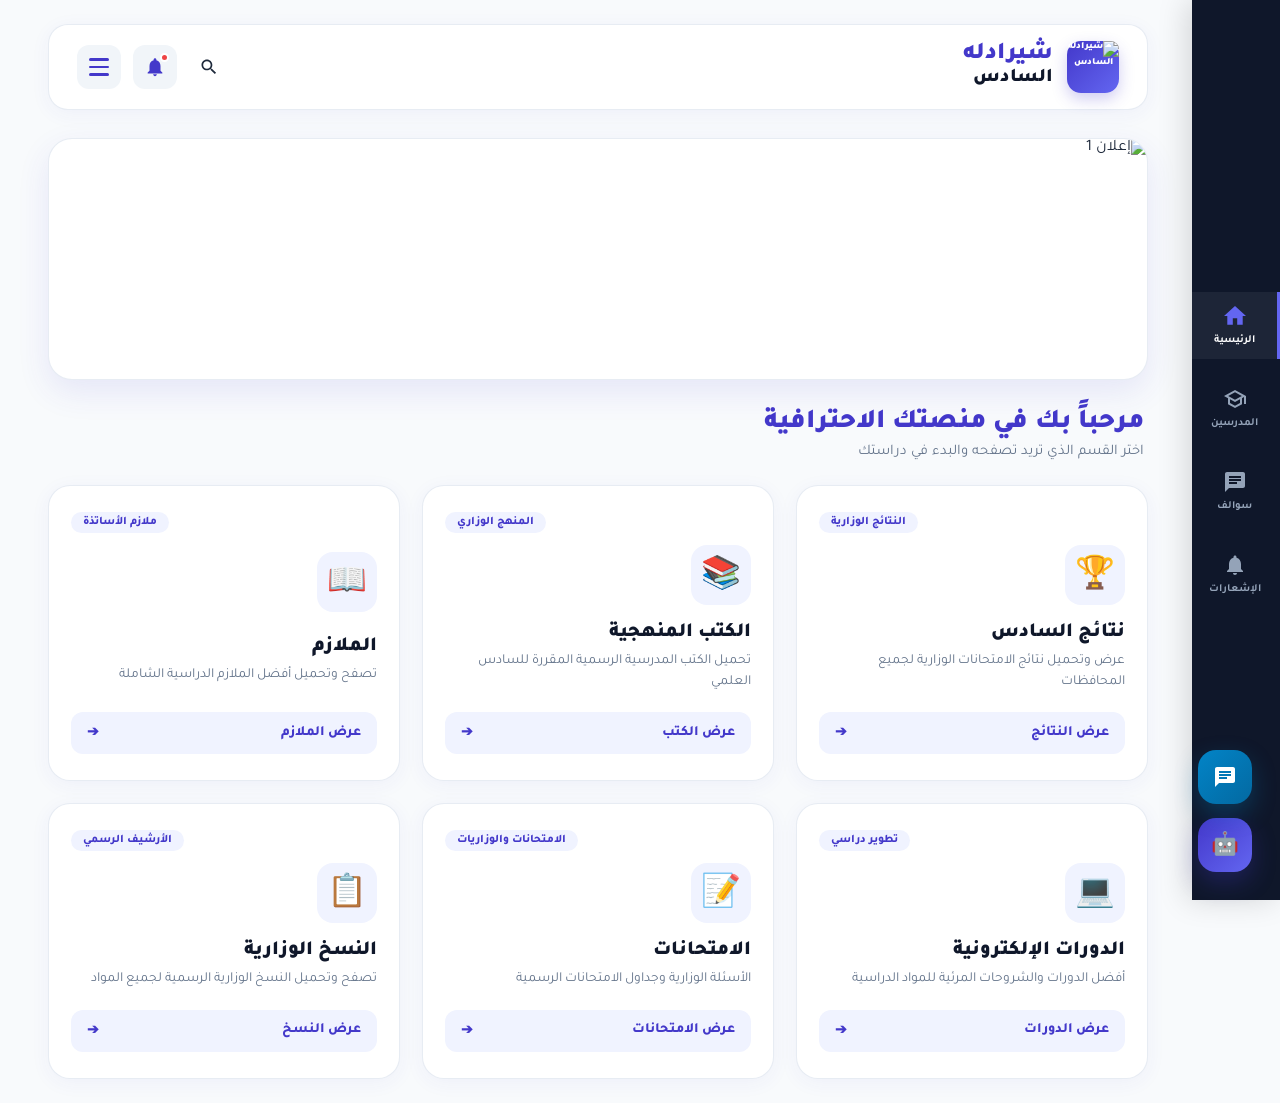
==== commit a46f168c: "Update teachers page" ====
--- a/index.html
+++ b/index.html
@@ -3,14 +3,11 @@
 <head>
 <meta charset="UTF-8">
 <meta name="viewport" content="width=device-width, initial-scale=1.0">
-<title>شيرادله السادس - منصة تعليميه</title>
+<title>شيرادله السادس - منصة تعليمية</title>
 <link href="https://fonts.googleapis.com/css2?family=Tajawal:wght@400;500;700;900&display=swap" rel="stylesheet">
 <link rel="stylesheet" href="style.css">
 <style>
 @keyframes modalPop { from { transform: scale(0.9); opacity: 0; } to { transform: scale(1); opacity: 1; } }
-.vote-action-btn { background: #10b981; color: #fff; border: none; padding: 8px 16px; border-radius: 10px; font-weight: 700; cursor: pointer; display: inline-flex; align-items: center; gap: 6px; transition: background 0.2s, transform 0.1s; font-size: 0.9rem; }
-.vote-action-btn:hover { background: #059669; }
-.vote-action-btn:active { transform: scale(0.96); }
 .search-toggle-btn { background: none; border: none; cursor: pointer; display: flex; align-items: center; justify-content: center; width: 40px; height: 40px; border-radius: 50%; color: var(--text-color, #1e293b); transition: background 0.2s; }
 .search-toggle-btn:hover { background: rgba(0,0,0,0.05); }
 .search-modal-overlay { display: none; position: fixed; top: 0; left: 0; width: 100%; height: 100%; background: rgba(0, 0, 0, 0.5); backdrop-filter: blur(4px); z-index: 10000; justify-content: center; align-items: flex-start; padding-top: 80px; animation: modalPop 0.2s ease; }
@@ -33,10 +30,10 @@
 </head>
 <body>
 <nav class="side-nav-bar"><div class="side-nav-links">
-<div class="side-nav-item active" onclick="switchPage('home', this)" data-page="home"><svg viewBox="0 0 24 24"><path d="M10 20v-6h4v6h5v-8h3L12 3 2 12h3v8z"/></svg><span>الرئيسية</span></div>
-<div class="side-nav-item" onclick="switchPage('teachers-page', this)" data-page="teachers-page"><svg viewBox="0 0 24 24"><path d="M12 3L1 9l4 2.18v6L12 21l7-3.82v-6l2-1.09V17h2V9L12 3zm6.82 6L12 12.72 5.18 9 12 5.28 18.82 9zM17 15.99l-5 2.73-5-2.73v-3.72L12 15l5-2.73v3.72z"/></svg><span>المدرسين</span></div>
-<div class="side-nav-item" onclick="switchPage('chats-page', this)" data-page="chats-page"><svg viewBox="0 0 24 24"><path d="M20 2H4c-1.1 0-1.99.9-1.99 2L2 22l4-4h14c1.1 0 2-.9 2-2V4c0-1.1-.9-2-2-2zM6 9h12v2H6V9zm8 5H6v-2h8v2zm4-6H6V6h12v2z"/></svg><span>سوالف</span></div>
-<div class="side-nav-item" onclick="switchPage('notifications-page', this); hideBadge();" data-page="notifications-page"><svg viewBox="0 0 24 24"><path d="M12 22c1.1 0 2-.9 2-2h-4c0 1.1.89 2 2 2zm6-6v-5c0-3.07-1.64-5.64-4.5-6.32V4c0-.83-.67-1.5-1.5-1.5s-1.5.67-1.5 1.5v.68C7.63 5.36 6 7.92 6 11v5l-2 2v1h16v-1l-2-2z"/></svg><span>الإشعارات</span></div>
+<div class="side-nav-item active" onclick="switchPage('home', this)" data-page="home"><svg viewBox="0 0 24 24" width="20" height="20" fill="currentColor"><path d="M10 20v-6h4v6h5v-8h3L12 3 2 12h3v8z"/></svg><span>الرئيسية</span></div>
+<div class="side-nav-item" onclick="window.location.href='mdrsen.html'" data-page="teachers-page"><svg viewBox="0 0 24 24" width="20" height="20" fill="currentColor"><path d="M12 3L1 9l4 2.18v6L12 21l7-3.82v-6l2-1.09V17h2V9L12 3zm6.82 6L12 12.72 5.18 9 12 5.28 18.82 9zM17 15.99l-5 2.73-5-2.73v-3.72L12 15l5-2.73v3.72z"/></svg><span>المدرسين</span></div>
+<div class="side-nav-item" onclick="switchPage('chats-page', this)" data-page="chats-page"><svg viewBox="0 0 24 24" width="20" height="20" fill="currentColor"><path d="M20 2H4c-1.1 0-1.99.9-1.99 2L2 22l4-4h14c1.1 0 2-.9 2-2V4c0-1.1-.9-2-2-2zM6 9h12v2H6V9zm8 5H6v-2h8v2zm4-6H6V6h12v2z"/></svg><span>سوالف</span></div>
+<div class="side-nav-item" onclick="switchPage('notifications-page', this); hideBadge();" data-page="notifications-page"><svg viewBox="0 0 24 24" width="20" height="20" fill="currentColor"><path d="M12 22c1.1 0 2-.9 2-2h-4c0 1.1.89 2 2 2zm6-6v-5c0-3.07-1.64-5.64-4.5-6.32V4c0-.83-.67-1.5-1.5-1.5s-1.5.67-1.5 1.5v.68C7.63 5.36 6 7.92 6 11v5l-2 2v1h16v-1l-2-2z"/></svg><span>الإشعارات</span></div>
 </div></nav>
 <header>
 <div class="logo-container" onclick="showPage('home')">
@@ -45,7 +42,7 @@
 </div>
 <div class="header-actions">
 <button class="search-toggle-btn" onclick="openSearchModal()" title="بحث"><svg viewBox="0 0 24 24" width="20" height="20" fill="currentColor"><path d="M15.5 14h-.79l-.28-.27C15.41 12.59 16 11.11 16 9.5 16 5.91 13.09 3 9.5 3S3 5.91 3 9.5 5.91 16 9.5 16c1.61 0 3.09-.59 4.23-1.57l.27.28v.79l5 4.99L20.49 19l-4.99-5zm-6 0C7.01 14 5 11.99 5 9.5S7.01 5 9.5 5 14 7.01 14 9.5 11.99 14 9.5 14z"/></svg></button>
-<button class="notif-toggle" onclick="switchPage('notifications-page', document.querySelector('[data-page=notifications-page]')); hideBadge();" title="الإشعارات"><svg viewBox="0 0 24 24"><path d="M12 22c1.1 0 2-.9 2-2h-4c0 1.1.89 2 2 2zm6-6v-5c0-3.07-1.64-5.64-4.5-6.32V4c0-.83-.67-1.5-1.5-1.5s-1.5.67-1.5 1.5v.68C7.63 5.36 6 7.92 6 11v5l-2 2v1h16v-1l-2-2z"/></svg><span class="notif-badge" id="notifBadge"></span></button>
+<button class="notif-toggle" onclick="switchPage('notifications-page', document.querySelector('[data-page=notifications-page]')); hideBadge();" title="الإشعارات"><svg viewBox="0 0 24 24" width="20" height="20" fill="currentColor"><path d="M12 22c1.1 0 2-.9 2-2h-4c0 1.1.89 2 2 2zm6-6v-5c0-3.07-1.64-5.64-4.5-6.32V4c0-.83-.67-1.5-1.5-1.5s-1.5.67-1.5 1.5v.68C7.63 5.36 6 7.92 6 11v5l-2 2v1h16v-1l-2-2z"/></svg><span class="notif-badge" id="notifBadge"></span></button>
 <button class="menu-toggle" onclick="toggleMenu()" title="القائمة"><span></span><span></span><span></span></button>
 </div>
 </header>
@@ -57,13 +54,14 @@
 </div>
 <div class="drawer-menu-list">
 <div onclick="showPage('home'); toggleMenu();" class="drawer-link"><span>🏠</span> الصفحة الرئيسية</div>
-<div onclick="showPage('teachers-page'); toggleMenu();" class="drawer-link"><span>👨‍🏫</span> قائمة المدرسين</div>
-<div onclick="showPage('books-page'); toggleMenu();" class="drawer-link"><span>📚</span> الكتب المنهجية</div>
-<div onclick="showPage('mlazem-page'); toggleMenu();" class="drawer-link"><span>📖</span> الملازم</div>
-<div onclick="showPage('ministerial-copies-page'); toggleMenu();" class="drawer-link"><span>📋</span> النسخ الوزارية</div>
+<div onclick="window.location.href='mdrsen.html'; toggleMenu();" class="drawer-link"><span>👨‍🏫</span> قائمة المدرسين</div>
+<div onclick="window.location.href='books.html'; toggleMenu();" class="drawer-link"><span>📚</span> الكتب المنهجية</div>
+<div onclick="window.location.href='malazm.html'; toggleMenu();" class="drawer-link"><span>📖</span> الملازم</div>
+<div onclick="window.location.href='results.html'; toggleMenu();" class="drawer-link"><span>🏆</span> النتائج الوزارية</div>
+<div onclick="window.location.href='newiraq.html'; toggleMenu();" class="drawer-link"><span>📋</span> النسخ الوزارية</div>
 <div onclick="showPage('chats-page'); toggleMenu();" class="drawer-link"><span>💬</span> سوالف</div>
-<div onclick="showPage('courses-page'); toggleMenu();" class="drawer-link"><span>💻</span> الدورات الإلكترونية</div>
-<div onclick="showPage('ministerial-page'); toggleMenu();" class="drawer-link"><span>📝</span> الامتحانات الوزارية</div>
+<div onclick="window.location.href='videos.html'; toggleMenu();" class="drawer-link"><span>💻</span> الدورات الإلكترونية</div>
+<div onclick="window.location.href='exams.html'; toggleMenu();" class="drawer-link"><span>📝</span> الامتحانات الوزارية</div>
 <div onclick="showPage('notifications-page'); toggleMenu();" class="drawer-link"><span>🔔</span> مركز الإشعارات</div>
 </div>
 </div>
@@ -73,234 +71,20 @@
 <div id="home" class="page-view active" data-parent="home">
 <div class="ads-slider-container" id="adsSlider">
 <div class="ads-slider-track" id="adsTrack">
-<div class="ad-slide-item" onclick="showPage('books-page', 'home')"><img src="https://i.imgur.com/IcszMVF.jpeg" alt="إعلان 1"></div>
-<div class="ad-slide-item" onclick="showPage('books-page', 'home')"><img src="https://i.imgur.com/7Tw9QFc.jpeg" alt="إعلان 2"></div>
-<div class="ad-slide-item" onclick="showPage('books-page', 'home')"><img src="https://i.imgur.com/nGVH3yL.jpeg" alt="إعلان 3"></div>
+<div class="ad-slide-item" onclick="window.location.href='books.html'"><img src="https://i.imgur.com/IcszMVF.jpeg" alt="إعلان 1"></div>
+<div class="ad-slide-item" onclick="window.location.href='books.html'"><img src="https://i.imgur.com/7Tw9QFc.jpeg" alt="إعلان 2"></div>
+<div class="ad-slide-item" onclick="window.location.href='books.html'"><img src="https://i.imgur.com/nGVH3yL.jpeg" alt="إعلان 3"></div>
 </div>
 <div class="slider-dots" id="sliderDots"><span class="slider-dot active" onclick="currentSlide(0)"></span><span class="slider-dot" onclick="currentSlide(1)"></span><span class="slider-dot" onclick="currentSlide(2)"></span></div>
 </div>
 <div class="page-header"><h2 class="page-title">مرحباً بك في منصتك الاحترافية</h2><p class="page-subtitle">اختر القسم الذي تريد تصفحه والبدء في دراستك</p></div>
 <div class="grid">
-<div class="card-btn" onclick="showPage('books-page', 'home')"><span class="card-badge">المنهج الوزاري</span><div class="card-icon-wrapper">📚</div><div><div class="card-title">الكتب المنهجية</div><div class="card-desc">تحميل الكتب المدرسية الرسمية المقررة للسادس العلمي</div></div><div class="btn-action"><span>عرض الكتب</span><span>➔</span></div></div>
-<div class="card-btn" onclick="showPage('mlazem-page', 'home')"><span class="card-badge">ملازم الأساتذة</span><div class="card-icon-wrapper">📖</div><div><div class="card-title">الملازم</div><div class="card-desc">تصفح وتحميل أفضل الملازم الدراسية الشاملة</div></div><div class="btn-action"><span>عرض الملازم</span><span>➔</span></div></div>
-<div class="card-btn" onclick="showPage('courses-page', 'home')"><span class="card-badge">تطوير دراسي</span><div class="card-icon-wrapper">💻</div><div><div class="card-title">الدورات الإلكترونية</div><div class="card-desc">أفضل الدورات والشروحات المرئية للمواد الدراسية</div></div><div class="btn-action"><span>عرض الدورات</span><span>➔</span></div></div>
-<div class="card-btn" onclick="showPage('ministerial-page', 'home')"><span class="card-badge">الامتحانات والوزاريات</span><div class="card-icon-wrapper">📝</div><div><div class="card-title">الامتحانات</div><div class="card-desc">الأسئلة الوزارية وجداول الامتحانات الرسمية</div></div><div class="btn-action"><span>عرض الامتحانات</span><span>➔</span></div></div>
-<div class="card-btn" onclick="showPage('ministerial-copies-page', 'home')"><span class="card-badge">الأرشيف الرسمي</span><div class="card-icon-wrapper">📋</div><div><div class="card-title">النسخ الوزارية</div><div class="card-desc">تصفح وتحميل النسخ الوزارية الرسمية لجميع المواد</div></div><div class="btn-action"><span>عرض النسخ</span><span>➔</span></div></div>
-</div></div>
-<div id="teachers-page" class="page-view" data-parent="home">
-<div class="back-btn-container"><button class="back-nav-btn" onclick="goBack()"><span>➔</span> رجوع للخلف</button></div>
-<div class="page-header"><h2 class="page-title">👨‍🏫 اختر افضل مدرس لعام 2027</h2><p class="page-subtitle">اختر المادة لعرض نخبة الأساتذة وتصنيفهم حسب التقييم</p></div>
-<div class="grid">
-<div class="card-btn" onclick="showPage('teacher-arabic', 'teachers-page')"><span class="card-badge">مادة أساسية</span><div class="card-icon-wrapper">📖</div><div class="card-title">مدرسين اللغه العربيه</div><div class="card-desc">تصفح أفضل أساتذة وملازم اللغة العربية</div><div class="btn-action"><span>عرض المدرسين</span><span>➔</span></div></div>
-<div class="card-btn" onclick="showPage('teacher-islamic', 'teachers-page')"><span class="card-badge">مادة أساسية</span><div class="card-icon-wrapper">📖</div><div class="card-title">مدرسين الاسلاميه</div><div class="card-desc">تصفح أفضل أساتذة وملازم التربية الإسلامية</div><div class="btn-action"><span>عرض المدرسين</span><span>➔</span></div></div>
-<div class="card-btn" onclick="showPage('teacher-english', 'teachers-page')"><span class="card-badge">مادة أساسية</span><div class="card-icon-wrapper">🔤</div><div class="card-title">مدرسين الإنكليزي</div><div class="card-desc">تصفح أفضل أساتذة وملازم اللغة الإنجليزية</div><div class="btn-action"><span>عرض المدرسين</span><span>➔</span></div></div>
-<div class="card-btn" onclick="showPage('teacher-math', 'teachers-page')"><span class="card-badge">مادة علمية</span><div class="card-icon-wrapper">📐</div><div class="card-title">مدرسين الرياضيات</div><div class="card-desc">تصفح أفضل أساتذة وملازم الرياضيات للسادس العلمي</div><div class="btn-action"><span>عرض المدرسين</span><span>➔</span></div></div>
-<div class="card-btn" onclick="showPage('teacher-biology', 'teachers-page')"><span class="card-badge">مادة علمية</span><div class="card-icon-wrapper">🧬</div><div class="card-title">مدرسين الأحياء</div><div class="card-desc">تصفح أفضل أساتذة وملازم الأحياء للسادس العلمي</div><div class="btn-action"><span>عرض المدرسين</span><span>➔</span></div></div>
-<div class="card-btn" onclick="showPage('teacher-chemistry', 'teachers-page')"><span class="card-badge">مادة علمية</span><div class="card-icon-wrapper">🧪</div><div class="card-title">مدرسين الكيمياء</div><div class="card-desc">تصفح أفضل أساتذة وملازم الكيمياء للسادس العلمي</div><div class="btn-action"><span>عرض المدرسين</span><span>➔</span></div></div>
-<div class="card-btn" onclick="showPage('teacher-physics', 'teachers-page')"><span class="card-badge">مادة علمية</span><div class="card-icon-wrapper">⚡</div><div class="card-title">مدرسين الفيزياء</div><div class="card-desc">تصفح أفضل أساتذة وملازم الفيزياء للسادس العلمي</div><div class="btn-action"><span>عرض المدرسين</span><span>➔</span></div></div>
-</div></div>
-<div id="teacher-arabic" class="page-view" data-parent="teachers-page">
-<div class="back-btn-container"><button class="back-nav-btn" onclick="goBack()"><span>➔</span> رجوع للخلف</button></div>
-<div class="page-header"><h2 class="page-title">📖 مدرسين اللغه العربيه</h2></div>
-<div class="books-list-container">
-<div class="book-card-item">
-<div class="book-info-side"><span class="card-badge">مدرس متميز</span><h3 class="book-main-title">الأستاذ عقيل الزبيدي</h3>
-<div class="book-meta-list"><div class="book-meta-row"><span>المادة:</span><strong>اللغة العربية</strong></div><div class="book-meta-row"><span>عدد الأصوات:</span><strong id="votes-count-aqeel-zubaidi">0</strong></div></div>
-<div class="book-actions-row"><button class="vote-action-btn" id="vote-btn-aqeel-zubaidi" onclick="voteArabicTeacher('aqeel-zubaidi')"><span id="vote-text-aqeel-zubaidi">تصويت</span></button></div>
-</div>
-<div class="book-image-side"><a href="https://t.me/iqsadds" target="_blank"><img src="https://i.imgur.com/JM08nuw.jpeg" alt="عقيل الزبيدي" class="book-image-custom" style="border-radius: 12px; object-fit: cover;"></a></div>
-</div>
-<div class="book-card-item">
-<div class="book-info-side"><span class="card-badge">مدرس متميز</span><h3 class="book-main-title">الأستاذ حسين عبيده</h3>
-<div class="book-meta-list"><div class="book-meta-row"><span>المادة:</span><strong>اللغة العربية</strong></div><div class="book-meta-row"><span>عدد الأصوات:</span><strong id="votes-count-hussein-obaida">0</strong></div></div>
-<div class="book-actions-row"><button class="vote-action-btn" id="vote-btn-hussein-obaida" onclick="voteArabicTeacher('hussein-obaida')"><span id="vote-text-hussein-obaida">تصويت</span></button></div>
-</div>
-<div class="book-image-side"><a href="https://t.me/iqsadds" target="_blank"><img src="https://i.imgur.com/ftflwlv.jpeg" alt="حسين عبيده" class="book-image-custom" style="border-radius: 12px; object-fit: cover;"></a></div>
-</div>
-<div class="book-card-item">
-<div class="book-info-side"><span class="card-badge">مدرس متميز</span><h3 class="book-main-title">الاستاذ حمزه الجابري</h3>
-<div class="book-meta-list"><div class="book-meta-row"><span>المادة:</span><strong>اللغة العربية</strong></div><div class="book-meta-row"><span>عدد الأصوات:</span><strong id="votes-count-hamza-aljabri">0</strong></div></div>
-<div class="book-actions-row"><button class="vote-action-btn" id="vote-btn-hamza-aljabri" onclick="voteArabicTeacher('hamza-aljabri')"><span id="vote-text-hamza-aljabri">تصويت</span></button></div>
-</div>
-<div class="book-image-side"><a href="https://t.me/iqsadds" target="_blank"><img src="https://i.imgur.com/qJPcFAY.jpeg" alt="حمزه الجابري" class="book-image-custom" style="border-radius: 12px; object-fit: cover;"></a></div>
-</div>
-<div class="book-card-item">
-<div class="book-info-side"><span class="card-badge">مدرسة متميزة</span><h3 class="book-main-title">الست رفل الزبيدي</h3>
-<div class="book-meta-list"><div class="book-meta-row"><span>المادة:</span><strong>اللغة العربية</strong></div><div class="book-meta-row"><span>عدد الأصوات:</span><strong id="votes-count-rafal-alzubaidi">0</strong></div></div>
-<div class="book-actions-row"><button class="vote-action-btn" id="vote-btn-rafal-alzubaidi" onclick="voteArabicTeacher('rafal-alzubaidi')"><span id="vote-text-rafal-alzubaidi">تصويت</span></button></div>
-</div>
-<div class="book-image-side"><a href="https://t.me/iqsadds" target="_blank"><img src="https://i.imgur.com/9R3gdou.jpeg" alt="رفل الزبيدي" class="book-image-custom" style="border-radius: 12px; object-fit: cover;"></a></div>
-</div>
-<div class="book-card-item">
-<div class="book-info-side"><span class="card-badge">مدرس متميز</span><h3 class="book-main-title">الاستاذ هشام المعموري</h3>
-<div class="book-meta-list"><div class="book-meta-row"><span>المادة:</span><strong>اللغة العربية</strong></div><div class="book-meta-row"><span>عدد الأصوات:</span><strong id="votes-count-hisham-almaamouri">0</strong></div></div>
-<div class="book-actions-row"><button class="vote-action-btn" id="vote-btn-hisham-almaamouri" onclick="voteArabicTeacher('hisham-almaamouri')"><span id="vote-text-hisham-almaamouri">تصويت</span></button></div>
-</div>
-<div class="book-image-side"><a href="https://t.me/iqsadds" target="_blank"><img src="https://i.imgur.com/Pvm8zbd.jpeg" alt="هشام المعموري" class="book-image-custom" style="border-radius: 12px; object-fit: cover;"></a></div>
-</div>
-</div></div>
-<div id="teacher-islamic" class="page-view" data-parent="teachers-page">
-<div class="back-btn-container"><button class="back-nav-btn" onclick="goBack()"><span>➔</span> رجوع للخلف</button></div>
-<div class="page-header"><h2 class="page-title">📖 مدرسين الاسلاميه</h2></div>
-<div class="books-list-container">
-<div class="book-card-item">
-<div class="book-info-side"><span class="card-badge">مدرس متميز</span><h3 class="book-main-title">الأستاذ خالد الحيالي</h3>
-<div class="book-meta-list"><div class="book-meta-row"><span>المادة:</span><strong>التربية الإسلامية</strong></div><div class="book-meta-row"><span>عدد الأصوات:</span><strong id="votes-count-khaled-hayali">0</strong></div></div>
-<div class="book-actions-row"><button class="vote-action-btn" id="vote-btn-khaled-hayali" onclick="voteIslamicTeacher('khaled-hayali')"><span id="vote-text-khaled-hayali">تصويت</span></button></div>
-</div>
-<div class="book-image-side"><a href="https://t.me/iqsadds" target="_blank"><img src="https://i.imgur.com/I76Zdb4.jpeg" alt="خالد الحيالي" class="book-image-custom" style="border-radius: 12px; object-fit: cover;"></a></div>
-</div>
-<div class="book-card-item">
-<div class="book-info-side"><span class="card-badge">مدرس متميز</span><h3 class="book-main-title">الأستاذ ساجد العكيلي</h3>
-<div class="book-meta-list"><div class="book-meta-row"><span>المادة:</span><strong>التربية الإسلامية</strong></div><div class="book-meta-row"><span>عدد الأصوات:</span><strong id="votes-count-sajid-akili">0</strong></div></div>
-<div class="book-actions-row"><button class="vote-action-btn" id="vote-btn-sajid-akili" onclick="voteIslamicTeacher('sajid-akili')"><span id="vote-text-sajid-akili">تصويت</span></button></div>
-</div>
-<div class="book-image-side"><a href="https://t.me/iqsadds" target="_blank"><img src="https://i.imgur.com/GqsUdZW.jpeg" alt="ساجد العكيلي" class="book-image-custom" style="border-radius: 12px; object-fit: cover;"></a></div>
-</div>
-</div></div>
-<div id="teacher-math" class="page-view" data-parent="teachers-page">
-<div class="back-btn-container"><button class="back-nav-btn" onclick="goBack()"><span>➔</span> رجوع للخلف</button></div>
-<div class="page-header"><h2 class="page-title">📐 مدرسين الرياضيات</h2></div>
-<div class="books-list-container">
-<div class="book-card-item">
-<div class="book-info-side"><span class="card-badge">مدرس متميز</span><h3 class="book-main-title">الأستاذ حيدر عبد الائمة</h3>
-<div class="book-meta-list"><div class="book-meta-row"><span>المادة:</span><strong>الرياضيات</strong></div><div class="book-meta-row"><span>عدد الأصوات:</span><strong id="votes-count-haider-abdulaima">0</strong></div></div>
-<div class="book-actions-row"><button class="vote-action-btn" id="vote-btn-haider-abdulaima" onclick="voteMathTeacher('haider-abdulaima')"><span id="vote-text-haider-abdulaima">تصويت</span></button></div>
-</div>
-<div class="book-image-side"><a href="https://t.me/iqsadds" target="_blank"><img src="https://i.imgur.com/yxbFxrp.jpeg" alt="حيدر عبد الائمة" class="book-image-custom" style="border-radius: 12px; object-fit: cover;"></a></div>
-</div>
-<div class="book-card-item">
-<div class="book-info-side"><span class="card-badge">مدرس متميز</span><h3 class="book-main-title">الأستاذ حيدر وليد</h3>
-<div class="book-meta-list"><div class="book-meta-row"><span>المادة:</span><strong>الرياضيات</strong></div><div class="book-meta-row"><span>عدد الأصوات:</span><strong id="votes-count-haider-waleed">0</strong></div></div>
-<div class="book-actions-row"><button class="vote-action-btn" id="vote-btn-haider-waleed" onclick="voteMathTeacher('haider-waleed')"><span id="vote-text-haider-waleed">تصويت</span></button></div>
-</div>
-<div class="book-image-side"><a href="https://t.me/iqsadds" target="_blank"><img src="https://i.imgur.com/xZIRMx5.jpeg" alt="حيدر وليد" class="book-image-custom" style="border-radius: 12px; object-fit: cover;"></a></div>
-</div>
-<div class="book-card-item">
-<div class="book-info-side"><span class="card-badge">مدرس متميز</span><h3 class="book-main-title">الأستاذ محمد قاسم</h3>
-<div class="book-meta-list"><div class="book-meta-row"><span>المادة:</span><strong>الرياضيات</strong></div><div class="book-meta-row"><span>عدد الأصوات:</span><strong id="votes-count-mohammed-qassim">0</strong></div></div>
-<div class="book-actions-row"><button class="vote-action-btn" id="vote-btn-mohammed-qassim" onclick="voteMathTeacher('mohammed-qassim')"><span id="vote-text-mohammed-qassim">تصويت</span></button></div>
-</div>
-<div class="book-image-side"><a href="https://t.me/iqsadds" target="_blank"><img src="https://i.imgur.com/acExwFZ.jpeg" alt="محمد قاسم" class="book-image-custom" style="border-radius: 12px; object-fit: cover;"></a></div>
-</div>
-</div></div>
-<div id="teacher-english" class="page-view" data-parent="teachers-page">
-<div class="back-btn-container"><button class="back-nav-btn" onclick="goBack()"><span>➔</span> رجوع للخلف</button></div>
-<div class="page-header"><h2 class="page-title">🔤 مدرسين الإنكليزي</h2></div>
-<div class="books-list-container">
-<div class="book-card-item">
-<div class="book-info-side"><span class="card-badge">مدرس متميز</span><h3 class="book-main-title">الأستاذ محمد العبيدي</h3>
-<div class="book-meta-list"><div class="book-meta-row"><span>المادة:</span><strong>اللغة الإنجليزية</strong></div><div class="book-meta-row"><span>عدد الأصوات:</span><strong id="votes-count-mohammed-alobaidi">0</strong></div></div>
-<div class="book-actions-row"><button class="vote-action-btn" id="vote-btn-mohammed-alobaidi" onclick="voteEnglishTeacher('mohammed-alobaidi')"><span id="vote-text-mohammed-alobaidi">تصويت</span></button></div>
-</div>
-<div class="book-image-side"><a href="https://t.me/iqsadds" target="_blank"><img src="https://i.imgur.com/zUCDQyq.jpeg" alt="محمد العبيدي" class="book-image-custom" style="border-radius: 12px; object-fit: cover;"></a></div>
-</div>
-<div class="book-card-item">
-<div class="book-info-side"><span class="card-badge">مدرس متميز</span><h3 class="book-main-title">الأستاذ سجاد العبيدي</h3>
-<div class="book-meta-list"><div class="book-meta-row"><span>المادة:</span><strong>اللغة الإنجليزية</strong></div><div class="book-meta-row"><span>عدد الأصوات:</span><strong id="votes-count-sajjad-alobaidi">0</strong></div></div>
-<div class="book-actions-row"><button class="vote-action-btn" id="vote-btn-sajjad-alobaidi" onclick="voteEnglishTeacher('sajjad-alobaidi')"><span id="vote-text-sajjad-alobaidi">تصويت</span></button></div>
-</div>
-<div class="book-image-side"><a href="https://t.me/iqsadds" target="_blank"><img src="https://i.imgur.com/bl68sCC.jpeg" alt="سجاد العبيدي" class="book-image-custom" style="border-radius: 12px; object-fit: cover;"></a></div>
-</div>
-<div class="book-card-item">
-<div class="book-info-side"><span class="card-badge">مدرسة متميزة</span><h3 class="book-main-title">الست أزل سلوان</h3>
-<div class="book-meta-list"><div class="book-meta-row"><span>المادة:</span><strong>اللغة الإنجليزية</strong></div><div class="book-meta-row"><span>عدد الأصوات:</span><strong id="votes-count-azal-salwan">0</strong></div></div>
-<div class="book-actions-row"><button class="vote-action-btn" id="vote-btn-azal-salwan" onclick="voteEnglishTeacher('azal-salwan')"><span id="vote-text-azal-salwan">تصويت</span></button></div>
-</div>
-<div class="book-image-side"><a href="https://t.me/iqsadds" target="_blank"><img src="https://i.imgur.com/RkxAMUv.jpeg" alt="أزل سلوان" class="book-image-custom" style="border-radius: 12px; object-fit: cover;"></a></div>
-</div>
-</div></div>
-<div id="teacher-biology" class="page-view" data-parent="teachers-page">
-<div class="back-btn-container"><button class="back-nav-btn" onclick="goBack()"><span>➔</span> رجوع للخلف</button></div>
-<div class="page-header"><h2 class="page-title">🧬 مدرسين الأحياء</h2></div>
-<div class="books-list-container">
-<div class="book-card-item">
-<div class="book-info-side"><span class="card-badge">مدرس متميز</span><h3 class="book-main-title">الأستاذ سالم ال منصور</h3>
-<div class="book-meta-list"><div class="book-meta-row"><span>المادة:</span><strong>الأحياء</strong></div><div class="book-meta-row"><span>عدد الأصوات:</span><strong id="votes-count-salem-almansoor">0</strong></div></div>
-<div class="book-actions-row"><button class="vote-action-btn" id="vote-btn-salem-almansoor" onclick="voteBiologyTeacher('salem-almansoor')"><span id="vote-text-salem-almansoor">تصويت</span></button></div>
-</div>
-<div class="book-image-side"><a href="https://t.me/iqsadds" target="_blank"><img src="https://i.imgur.com/ryqitAT.jpeg" alt="سالم ال منصور" class="book-image-custom" style="border-radius: 12px; object-fit: cover;"></a></div>
-</div>
-<div class="book-card-item">
-<div class="book-info-side"><span class="card-badge">مدرس متميز</span><h3 class="book-main-title">الأستاذ مصطفى حافظ</h3>
-<div class="book-meta-list"><div class="book-meta-row"><span>المادة:</span><strong>الأحياء</strong></div><div class="book-meta-row"><span>عدد الأصوات:</span><strong id="votes-count-mustafa-hafiz">0</strong></div></div>
-<div class="book-actions-row"><button class="vote-action-btn" id="vote-btn-mustafa-hafiz" onclick="voteBiologyTeacher('mustafa-hafiz')"><span id="vote-text-mustafa-hafiz">تصويت</span></button></div>
-</div>
-<div class="book-image-side"><a href="https://t.me/iqsadds" target="_blank"><img src="https://i.imgur.com/23ZakX0.jpeg" alt="مصطفى حافظ" class="book-image-custom" style="border-radius: 12px; object-fit: cover;"></a></div>
-</div>
-<div class="book-card-item">
-<div class="book-info-side"><span class="card-badge">مدرس متميز</span><h3 class="book-main-title">الأستاذ حسن فلاح</h3>
-<div class="book-meta-list"><div class="book-meta-row"><span>المادة:</span><strong>الأحياء</strong></div><div class="book-meta-row"><span>عدد الأصوات:</span><strong id="votes-count-hassan-fallah">0</strong></div></div>
-<div class="book-actions-row"><button class="vote-action-btn" id="vote-btn-hassan-fallah" onclick="voteBiologyTeacher('hassan-fallah')"><span id="vote-text-hassan-fallah">تصويت</span></button></div>
-</div>
-<div class="book-image-side"><a href="https://t.me/iqsadds" target="_blank"><img src="https://i.imgur.com/jvv7wCd.jpeg" alt="حسن فلاح" class="book-image-custom" style="border-radius: 12px; object-fit: cover;"></a></div>
-</div>
-<div class="book-card-item">
-<div class="book-info-side"><span class="card-badge">مدرس متميز</span><h3 class="book-main-title">الأستاذ جعفر الحسني</h3>
-<div class="book-meta-list"><div class="book-meta-row"><span>المادة:</span><strong>الأحياء</strong></div><div class="book-meta-row"><span>عدد الأصوات:</span><strong id="votes-count-jaafar-alhasani">0</strong></div></div>
-<div class="book-actions-row"><button class="vote-action-btn" id="vote-btn-jaafar-alhasani" onclick="voteBiologyTeacher('jaafar-alhasani')"><span id="vote-text-jaafar-alhasani">تصويت</span></button></div>
-</div>
-<div class="book-image-side"><a href="https://t.me/iqsadds" target="_blank"><img src="https://i.imgur.com/uRHxEFM.jpeg" alt="جعفر الحسني" class="book-image-custom" style="border-radius: 12px; object-fit: cover;"></a></div>
-</div>
-</div></div>
-<div id="teacher-chemistry" class="page-view" data-parent="teachers-page">
-<div class="back-btn-container"><button class="back-nav-btn" onclick="goBack()"><span>➔</span> رجوع للخلف</button></div>
-<div class="page-header"><h2 class="page-title">🧪 مدرسين الكيمياء</h2></div>
-<div class="books-list-container">
-<div class="book-card-item">
-<div class="book-info-side"><span class="card-badge">مدرس متميز</span><h3 class="book-main-title">الأستاذ فاضل الهاشمي</h3>
-<div class="book-meta-list"><div class="book-meta-row"><span>المادة:</span><strong>الكيمياء</strong></div><div class="book-meta-row"><span>عدد الأصوات:</span><strong id="votes-count-fadel-alhashimi">0</strong></div></div>
-<div class="book-actions-row"><button class="vote-action-btn" id="vote-btn-fadel-alhashimi" onclick="voteChemistryTeacher('fadel-alhashimi')"><span id="vote-text-fadel-alhashimi">تصويت</span></button></div>
-</div>
-<div class="book-image-side"><a href="https://t.me/iqsadds" target="_blank"><img src="https://i.imgur.com/hFKC4G6.jpeg" alt="فاضل الهاشمي" class="book-image-custom" style="border-radius: 12px; object-fit: cover;"></a></div>
-</div>
-<div class="book-card-item">
-<div class="book-info-side"><span class="card-badge">مدرس متميز</span><h3 class="book-main-title">الأستاذ حسين الهاشمي</h3>
-<div class="book-meta-list"><div class="book-meta-row"><span>المادة:</span><strong>الكيمياء</strong></div><div class="book-meta-row"><span>عدد الأصوات:</span><strong id="votes-count-hussein-alhashimi">0</strong></div></div>
-<div class="book-actions-row"><button class="vote-action-btn" id="vote-btn-hussein-alhashimi" onclick="voteChemistryTeacher('hussein-alhashimi')"><span id="vote-text-hussein-alhashimi">تصويت</span></button></div>
-</div>
-<div class="book-image-side"><a href="https://t.me/iqsadds" target="_blank"><img src="https://i.imgur.com/oS6ujqX.jpeg" alt="حسين الهاشمي" class="book-image-custom" style="border-radius: 12px; object-fit: cover;"></a></div>
-</div>
-<div class="book-card-item">
-<div class="book-info-side"><span class="card-badge">مدرس متميز</span><h3 class="book-main-title">الأستاذ حيدر عباس</h3>
-<div class="book-meta-list"><div class="book-meta-row"><span>المادة:</span><strong>الكيمياء</strong></div><div class="book-meta-row"><span>عدد الأصوات:</span><strong id="votes-count-haider-abbas">0</strong></div></div>
-<div class="book-actions-row"><button class="vote-action-btn" id="vote-btn-haider-abbas" onclick="voteChemistryTeacher('haider-abbas')"><span id="vote-text-haider-abbas">تصويت</span></button></div>
-</div>
-<div class="book-image-side"><a href="https://t.me/iqsadds" target="_blank"><img src="https://i.imgur.com/umkMkls.jpeg" alt="حيدر عباس" class="book-image-custom" style="border-radius: 12px; object-fit: cover;"></a></div>
-</div>
-<div class="book-card-item">
-<div class="book-info-side"><span class="card-badge">مدرس متميز</span><h3 class="book-main-title">الأستاذ هاشم الغرباوي</h3>
-<div class="book-meta-list"><div class="book-meta-row"><span>المادة:</span><strong>الكيمياء</strong></div><div class="book-meta-row"><span>عدد الأصوات:</span><strong id="votes-count-hashem-algharbawi">0</strong></div></div>
-<div class="book-actions-row"><button class="vote-action-btn" id="vote-btn-hashem-algharbawi" onclick="voteChemistryTeacher('hashem-algharbawi')"><span id="vote-text-hashem-algharbawi">تصويت</span></button></div>
-</div>
-<div class="book-image-side"><a href="https://t.me/iqsadds" target="_blank"><img src="https://i.imgur.com/y47x9Gy.jpeg" alt="هاشم الغرباوي" class="book-image-custom" style="border-radius: 12px; object-fit: cover;"></a></div>
-</div>
-<div class="book-card-item">
-<div class="book-info-side"><span class="card-badge">مدرس متميز</span><h3 class="book-main-title">الأستاذ مهند السوداني</h3>
-<div class="book-meta-list"><div class="book-meta-row"><span>المادة:</span><strong>الكيمياء</strong></div><div class="book-meta-row"><span>عدد الأصوات:</span><strong id="votes-count-muhannad-alsudani">0</strong></div></div>
-<div class="book-actions-row"><button class="vote-action-btn" id="vote-btn-muhannad-alsudani" onclick="voteChemistryTeacher('muhannad-alsudani')"><span id="vote-text-muhannad-alsudani">تصويت</span></button></div>
-</div>
-<div class="book-image-side"><a href="https://t.me/iqsadds" target="_blank"><img src="https://i.imgur.com/Y8yNcaf.jpeg" alt="مهند السوداني" class="book-image-custom" style="border-radius: 12px; object-fit: cover;"></a></div>
-</div>
-</div></div>
-<div id="teacher-physics" class="page-view" data-parent="teachers-page">
-<div class="back-btn-container"><button class="back-nav-btn" onclick="goBack()"><span>➔</span> رجوع للخلف</button></div>
-<div class="page-header"><h2 class="page-title">⚡ مدرسين الفيزياء</h2></div>
-<div class="books-list-container">
-<div class="book-card-item">
-<div class="book-info-side"><span class="card-badge">مدرس متميز</span><h3 class="book-main-title">الأستاذ حسين محمد</h3>
-<div class="book-meta-list"><div class="book-meta-row"><span>المادة:</span><strong>الفيزياء</strong></div><div class="book-meta-row"><span>عدد الأصوات:</span><strong id="votes-count-hussein-mohammed">0</strong></div></div>
-<div class="book-actions-row"><button class="vote-action-btn" id="vote-btn-hussein-mohammed" onclick="votePhysicsTeacher('hussein-mohammed')"><span id="vote-text-hussein-mohammed">تصويت</span></button></div>
-</div>
-<div class="book-image-side"><a href="https://t.me/iqsadds" target="_blank"><img src="https://i.imgur.com/tgoLB13.jpeg" alt="حسين محمد" class="book-image-custom" style="border-radius: 12px; object-fit: cover;"></a></div>
-</div>
-<div class="book-card-item">
-<div class="book-info-side"><span class="card-badge">مدرس متميز</span><h3 class="book-main-title">الأستاذ مؤيد سليم</h3>
-<div class="book-meta-list"><div class="book-meta-row"><span>المادة:</span><strong>الفيزياء</strong></div><div class="book-meta-row"><span>عدد الأصوات:</span><strong id="votes-count-muayad-salim">0</strong></div></div>
-<div class="book-actions-row"><button class="vote-action-btn" id="vote-btn-muayad-salim" onclick="votePhysicsTeacher('muayad-salim')"><span id="vote-text-muayad-salim">تصويت</span></button></div>
-</div>
-<div class="book-image-side"><a href="https://t.me/iqsadds" target="_blank"><img src="https://i.imgur.com/6h9mMeF.jpeg" alt="مؤيد سليم" class="book-image-custom" style="border-radius: 12px; object-fit: cover;"></a></div>
-</div>
+<div class="card-btn" onclick="window.location.href='results.html'"><span class="card-badge">النتائج الوزارية</span><div class="card-icon-wrapper">🏆</div><div><div class="card-title">نتائج السادس</div><div class="card-desc">عرض وتحميل نتائج الامتحانات الوزارية لجميع المحافظات</div></div><div class="btn-action"><span>عرض النتائج</span><span>➔</span></div></div>
+<div class="card-btn" onclick="window.location.href='books.html'"><span class="card-badge">المنهج الوزاري</span><div class="card-icon-wrapper">📚</div><div><div class="card-title">الكتب المنهجية</div><div class="card-desc">تحميل الكتب المدرسية الرسمية المقررة للسادس العلمي</div></div><div class="btn-action"><span>عرض الكتب</span><span>➔</span></div></div>
+<div class="card-btn" onclick="window.location.href='malazm.html'"><span class="card-badge">ملازم الأساتذة</span><div class="card-icon-wrapper">📖</div><div><div class="card-title">الملازم</div><div class="card-desc">تصفح وتحميل أفضل الملازم الدراسية الشاملة</div></div><div class="btn-action"><span>عرض الملازم</span><span>➔</span></div></div>
+<div class="card-btn" onclick="window.location.href='videos.html'"><span class="card-badge">تطوير دراسي</span><div class="card-icon-wrapper">💻</div><div><div class="card-title">الدورات الإلكترونية</div><div class="card-desc">أفضل الدورات والشروحات المرئية للمواد الدراسية</div></div><div class="btn-action"><span>عرض الدورات</span><span>➔</span></div></div>
+<div class="card-btn" onclick="window.location.href='exams.html'"><span class="card-badge">الامتحانات والوزاريات</span><div class="card-icon-wrapper">📝</div><div><div class="card-title">الامتحانات</div><div class="card-desc">الأسئلة الوزارية وجداول الامتحانات الرسمية</div></div><div class="btn-action"><span>عرض الامتحانات</span><span>➔</span></div></div>
+<div class="card-btn" onclick="window.location.href='newiraq.html'"><span class="card-badge">الأرشيف الرسمي</span><div class="card-icon-wrapper">📋</div><div><div class="card-title">النسخ الوزارية</div><div class="card-desc">تصفح وتحميل النسخ الوزارية الرسمية لجميع المواد</div></div><div class="btn-action"><span>عرض النسخ</span><span>➔</span></div></div>
 </div></div>
 <div id="chats-page" class="page-view" data-parent="home">
 <div class="back-btn-container"><button class="back-nav-btn" onclick="goBack()"><span>➔</span> رجوع للخلف</button></div>
@@ -311,205 +95,15 @@
 <div class="post-content-text">أهلاً بكم أعزائنا طلبة السادس العلمي في منصتكم الرسمية. تابعوا أحدث التحديثات والملازم ونخبة المدرسين المعتمدين لضمان تفوقكم الدراسي. بالتوفيق للجميع! 🚀📚</div>
 <div class="post-image-container"><a href="https://i.imgur.com/IcszMVF.jpeg" target="_blank"><img src="https://i.imgur.com/IcszMVF.jpeg" alt="صورة المنشور"></a></div>
 </div></div></div>
-<div id="books-page" class="page-view" data-parent="home">
-<div class="back-btn-container"><button class="back-nav-btn" onclick="goBack()"><span>➔</span> رجوع للخلف</button></div>
-<div class="page-header"><h2 class="page-title">📚 قسم الكتب المنهجية</h2><p class="page-subtitle">الكتب المدرسية الرسمية المقررة لطلبة السادس العلمي</p></div>
-<div class="subject-filter-bar">
-<div class="filter-chip active" onclick="filterItems('books', 'all')">الكل</div>
-<div class="filter-chip" onclick="filterItems('books', 'اللغه العربيه')">اللغه العربيه</div>
-<div class="filter-chip" onclick="filterItems('books', 'الاسلاميه')">الاسلاميه</div>
-<div class="filter-chip" onclick="filterItems('books', 'الإنكليزي')">الإنكليزي</div>
-<div class="filter-chip" onclick="filterItems('books', 'الرياضيات')">الرياضيات</div>
-<div class="filter-chip" onclick="filterItems('books', 'الأحياء')">الأحياء</div>
-<div class="filter-chip" onclick="filterItems('books', 'الكيمياء')">الكيمياء</div>
-<div class="filter-chip" onclick="filterItems('books', 'الفيزياء')">الفيزياء</div>
-</div>
-<div class="books-list-container" id="booksListContainer">
-<div class="book-card-item" data-subject="اللغه العربيه">
-<div class="book-info-side"><span class="card-badge">العلمي / الأدبي</span><h3 class="book-main-title">كتاب اللغة العربية - الجزء الأول</h3>
-<div class="book-meta-list"><div class="book-meta-row"><span>المرحلة:</span><strong>السادس الإعدادي</strong></div><div class="book-meta-row"><span>الحالة:</span><strong>متوفر للتحميل المباشر</strong></div></div>
-<div class="book-actions-row"><a href="https://t.me/zmoiibot?start=Lv9ocQkA" target="_blank" class="telegram-download-btn"><img src="https://upload.wikimedia.org/wikipedia/commons/8/82/Telegram_logo.svg" alt="Telegram" class="tg-icon-img">تحميل الكتاب</a></div>
-</div>
-<div class="book-image-side"><a href="https://t.me/zmoiibot?start=Lv9ocQkA" target="_blank"><img src="https://i.imgur.com/Sn0fDYJ.jpeg" alt="كتاب اللغة العربية الجزء الأول" class="book-image-custom"></a></div>
-</div>
-<div class="book-card-item" data-subject="اللغه العربيه">
-<div class="book-info-side"><span class="card-badge">العلمي / الأدبي</span><h3 class="book-main-title">كتاب اللغة العربية - الجزء الثاني</h3>
-<div class="book-meta-list"><div class="book-meta-row"><span>المرحلة:</span><strong>السادس الإعدادي</strong></div><div class="book-meta-row"><span>الحالة:</span><strong>متوفر للتحميل المباشر</strong></div></div>
-<div class="book-actions-row"><a href="https://t.me/zmoiibot?start=Lv9ocQkA" target="_blank" class="telegram-download-btn"><img src="https://upload.wikimedia.org/wikipedia/commons/8/82/Telegram_logo.svg" alt="Telegram" class="tg-icon-img">تحميل الكتاب</a></div>
-</div>
-<div class="book-image-side"><a href="https://t.me/zmoiibot?start=Lv9ocQkA" target="_blank"><img src="https://i.imgur.com/UwbVzH7.jpeg" alt="كتاب اللغة العربية الجزء الثاني" class="book-image-custom"></a></div>
-</div>
-<div class="book-card-item" data-subject="الاسلاميه">
-<div class="book-info-side">
-<div class="book-main-title">كتاب التربية الإسلامية للسادس العلمي PDF</div>
-<div class="book-meta-list"><div class="book-meta-row"><span>التصنيف:</span><strong>كتاب منهجي رسمي</strong></div><div class="book-meta-row"><span>المادة:</span><strong>الاسلاميه</strong></div><div class="book-meta-row"><span>ℹ️ الصف:</span> السادس العلمي</div></div>
-<div class="book-actions-row"><a href="https://t.me/zmoiibot?start=Kqzih23Z" target="_blank" class="telegram-download-btn"><img src="https://upload.wikimedia.org/wikipedia/commons/8/82/Telegram_logo.svg" alt="Telegram" class="tg-icon-img" style="border-radius:50%;"><span>تحميل الكتاب</span></a></div>
-</div>
-<div class="book-image-side"><a href="https://i.imgur.com/A7hMcGW.png" target="_blank"><img src="https://i.imgur.com/A7hMcGW.png" alt="كتاب الإسلامية" class="book-image-custom"></a></div>
-</div>
-<div class="book-card-item" data-subject="الإنكليزي">
-<div class="book-info-side">
-<div class="book-main-title">كتاب اللغة الإنجليزية (الملون) للسادس العلمي PDF</div>
-<div class="book-meta-list"><div class="book-meta-row"><span>التصنيف:</span><strong>كتاب منهجي رسمي</strong></div><div class="book-meta-row"><span>المادة:</span><strong>الإنكليزي</strong></div><div class="book-meta-row"><span>ℹ️ الصف:</span> السادس العلمي</div></div>
-<div class="book-actions-row"><a href="https://t.me/zmoiibot?start=JJEeupBk" target="_blank" class="telegram-download-btn"><img src="https://upload.wikimedia.org/wikipedia/commons/8/82/Telegram_logo.svg" alt="Telegram" class="tg-icon-img" style="border-radius:50%;"><span>تحميل الكتاب</span></a></div>
-</div>
-<div class="book-image-side"><a href="https://i.imgur.com/fXwomks.jpeg" target="_blank"><img src="https://i.imgur.com/fXwomks.jpeg" alt="كتاب الإنكليزي الملون" class="book-image-custom"></a></div>
-</div>
-<div class="book-card-item" data-subject="الإنكليزي">
-<div class="book-info-side">
-<div class="book-main-title">كتاب النشاط للغة الإنجليزية للسادس العلمي PDF</div>
-<div class="book-meta-list"><div class="book-meta-row"><span>التصنيف:</span><strong>كتاب منهجي رسمي</strong></div><div class="book-meta-row"><span>المادة:</span><strong>الإنكليزي</strong></div><div class="book-meta-row"><span>ℹ️ الصف:</span> السادس العلمي</div></div>
-<div class="book-actions-row"><a href="https://t.me/zmoiibot?start=JJEeupBk" target="_blank" class="telegram-download-btn"><img src="https://upload.wikimedia.org/wikipedia/commons/8/82/Telegram_logo.svg" alt="Telegram" class="tg-icon-img" style="border-radius:50%;"><span>تحميل الكتاب</span></a></div>
-</div>
-<div class="book-image-side"><a href="https://i.imgur.com/0gIju6E.jpeg" target="_blank"><img src="https://i.imgur.com/0gIju6E.jpeg" alt="كتاب نشاط انكليزي" class="book-image-custom"></a></div>
-</div>
-<div class="book-card-item" data-subject="الرياضيات">
-<div class="book-info-side">
-<div class="book-main-title">كتاب الرياضيات للسادس العلمي PDF</div>
-<div class="book-meta-list"><div class="book-meta-row"><span>التصنيف:</span><strong>كتاب منهجي رسمي</strong></div><div class="book-meta-row"><span>المادة:</span><strong>الرياضيات</strong></div><div class="book-meta-row"><span>ℹ️ الصف:</span> السادس العلمي</div></div>
-<div class="book-actions-row"><a href="https://t.me/zmoiibot?start=oZ8vt38X" target="_blank" class="telegram-download-btn"><img src="https://upload.wikimedia.org/wikipedia/commons/8/82/Telegram_logo.svg" alt="Telegram" class="tg-icon-img" style="border-radius:50%;"><span>تحميل الكتاب</span></a></div>
-</div>
-<div class="book-image-side"><a href="https://i.imgur.com/I3NLMF8.jpeg" target="_blank"><img src="https://i.imgur.com/I3NLMF8.jpeg" alt="كتاب الرياضيات" class="book-image-custom"></a></div>
-</div>
-<div class="book-card-item" data-subject="الأحياء">
-<div class="book-info-side">
-<div class="book-main-title">كتاب الأحياء للسادس العلمي PDF</div>
-<div class="book-meta-list"><div class="book-meta-row"><span>التصنيف:</span><strong>كتاب منهجي رسمي</strong></div><div class="book-meta-row"><span>المادة:</span><strong>الأحياء</strong></div><div class="book-meta-row"><span>ℹ️ الصف:</span> السادس العلمي</div></div>
-<div class="book-actions-row"><a href="https://t.me/zmoiibot?start=cmehkSWP" target="_blank" class="telegram-download-btn"><img src="https://upload.wikimedia.org/wikipedia/commons/8/82/Telegram_logo.svg" alt="Telegram" class="tg-icon-img" style="border-radius:50%;"><span>تحميل الكتاب</span></a></div>
-</div>
-<div class="book-image-side"><a href="https://i.imgur.com/e40CY90.jpeg" target="_blank"><img src="https://i.imgur.com/e40CY90.jpeg" alt="كتاب الأحياء" class="book-image-custom"></a></div>
-</div>
-<div class="book-card-item" data-subject="الكيمياء">
-<div class="book-info-side">
-<div class="book-main-title">كتاب الكيمياء للسادس العلمي PDF</div>
-<div class="book-meta-list"><div class="book-meta-row"><span>التصنيف:</span><strong>كتاب منهجي رسمي</strong></div><div class="book-meta-row"><span>المادة:</span><strong>الكيمياء</strong></div><div class="book-meta-row"><span>ℹ️ الصف:</span> السادس العلمي</div></div>
-<div class="book-actions-row"><a href="https://t.me/zmoiibot?start=wfjnAAuZ" target="_blank" class="telegram-download-btn"><img src="https://upload.wikimedia.org/wikipedia/commons/8/82/Telegram_logo.svg" alt="Telegram" class="tg-icon-img" style="border-radius:50%;"><span>تحميل الكتاب</span></a></div>
-</div>
-<div class="book-image-side"><a href="https://i.imgur.com/O9JznDB.jpeg" target="_blank"><img src="https://i.imgur.com/O9JznDB.jpeg" alt="كتاب الكيمياء" class="book-image-custom"></a></div>
-</div>
-<div class="book-card-item" data-subject="الفيزياء">
-<div class="book-info-side">
-<div class="book-main-title">كتاب الفيزياء للسادس العلمي PDF</div>
-<div class="book-meta-list"><div class="book-meta-row"><span>التصنيف:</span><strong>كتاب منهجي رسمي</strong></div><div class="book-meta-row"><span>المادة:</span><strong>الفيزياء</strong></div><div class="book-meta-row"><span>ℹ️ الصف:</span> السادس العلمي</div></div>
-<div class="book-actions-row"><a href="https://t.me/zmoiibot?start=5CjUFyoD" target="_blank" class="telegram-download-btn"><img src="https://upload.wikimedia.org/wikipedia/commons/8/82/Telegram_logo.svg" alt="Telegram" class="tg-icon-img" style="border-radius:50%;"><span>تحميل الكتاب</span></a></div>
-</div>
-<div class="book-image-side"><a href="https://i.imgur.com/eLSmykd.jpeg" target="_blank"><img src="https://i.imgur.com/eLSmykd.jpeg" alt="كتاب الفيزياء" class="book-image-custom"></a></div>
-</div>
-</div></div>
-<div id="mlazem-page" class="page-view" data-parent="home">
-<div class="back-btn-container"><button class="back-nav-btn" onclick="goBack()"><span>➔</span> رجوع للخلف</button></div>
-<div class="page-header"><h2 class="page-title">📖 قسم الملازم الدراسية</h2><p class="page-subtitle">أفضل الملازم والمصادر الخارجية المعتمدة للأساتذة</p></div>
-<div class="subject-filter-bar">
-<div class="filter-chip active" onclick="filterItems('mlazem', 'all')">الكل</div>
-<div class="filter-chip" onclick="filterItems('mlazem', 'اللغه العربيه')">اللغه العربيه</div>
-<div class="filter-chip" onclick="filterItems('mlazem', 'الاسلاميه')">الاسلاميه</div>
-<div class="filter-chip" onclick="filterItems('mlazem', 'الإنكليزي')">الإنكليزي</div>
-<div class="filter-chip" onclick="filterItems('mlazem', 'الرياضيات')">الرياضيات</div>
-<div class="filter-chip" onclick="filterItems('mlazem', 'الأحياء')">الأحياء</div>
-<div class="filter-chip" onclick="filterItems('mlazem', 'الكيمياء')">الكيمياء</div>
-<div class="filter-chip" onclick="filterItems('mlazem', 'الفيزياء')">الفيزياء</div>
-</div>
-<div class="books-list-container" id="mlazemListContainer"></div></div>
-<div id="ministerial-copies-page" class="page-view" data-parent="home">
-<div class="back-btn-container"><button class="back-nav-btn" onclick="goBack()"><span>➔</span> رجوع للخلف</button></div>
-<div class="page-header"><h2 class="page-title">📋 قسم النسخ الوزارية</h2><p class="page-subtitle">أرشيف النسخ الوزارية الرسمية لجميع المواد الدراسية للسادس العلمي</p></div>
-<div class="subject-filter-bar">
-<div class="filter-chip active" onclick="filterItems('copies', 'all')">الكل</div>
-<div class="filter-chip" onclick="filterItems('copies', 'اللغه العربيه')">اللغه العربيه</div>
-<div class="filter-chip" onclick="filterItems('copies', 'الاسلاميه')">الاسلاميه</div>
-<div class="filter-chip" onclick="filterItems('copies', 'الإنكليزي')">الإنكليزي</div>
-<div class="filter-chip" onclick="filterItems('copies', 'الرياضيات')">الرياضيات</div>
-<div class="filter-chip" onclick="filterItems('copies', 'الأحياء')">الأحياء</div>
-<div class="filter-chip" onclick="filterItems('copies', 'الكيمياء')">الكيمياء</div>
-<div class="filter-chip" onclick="filterItems('copies', 'الفيزياء')">الفيزياء</div>
-</div>
-<div class="books-list-container" id="copiesListContainer"></div></div>
-<div id="courses-page" class="page-view" data-parent="home">
-<div class="back-btn-container"><button class="back-nav-btn" onclick="goBack()"><span>➔</span> رجوع للخلف</button></div>
-<div class="page-header"><h2 class="page-title">💻 الدورات الإلكترونية</h2><p class="page-subtitle">أفضل الشروحات والدروس المصورة للسادس العلمي</p></div>
-<div class="subject-filter-bar">
-<div class="filter-chip active" onclick="filterItems('courses', 'all')">الكل</div>
-<div class="filter-chip" onclick="filterItems('courses', 'اللغه العربيه')">اللغه العربيه</div>
-<div class="filter-chip" onclick="filterItems('courses', 'الاسلاميه')">الاسلاميه</div>
-<div class="filter-chip" onclick="filterItems('courses', 'الإنكليزي')">الإنكليزي</div>
-<div class="filter-chip" onclick="filterItems('courses', 'الرياضيات')">الرياضيات</div>
-<div class="filter-chip" onclick="filterItems('courses', 'الأحياء')">الأحياء</div>
-<div class="filter-chip" onclick="filterItems('courses', 'الكيمياء')">الكيمياء</div>
-<div class="filter-chip" onclick="filterItems('courses', 'الفيزياء')">الفيزياء</div>
-</div>
-<div class="books-list-container" id="coursesListContainer">
-<div class="book-card-item" data-subject="الاسلاميه">
-<div class="book-info-side">
-<div class="book-main-title">الدورة الإلكترونية - التربية الإسلامية</div>
-<div class="book-meta-list"><div class="book-meta-row"><span>التصنيف:</span><strong>دورات إلكترونية</strong></div><div class="book-meta-row"><span>المادة:</span><strong>الاسلاميه</strong></div></div>
-<div class="book-actions-row"><a href="https://t.me/gyffdfbot" target="_blank" class="telegram-download-btn"><img src="https://upload.wikimedia.org/wikipedia/commons/8/82/Telegram_logo.svg" alt="Telegram" class="tg-icon-img" style="border-radius:50%;"><span>مشاهدة المحاضرات</span></a></div>
-</div>
-<div class="book-image-side"><a href="https://i.imgur.com/qZrADNS.jpeg" target="_blank"><img src="https://i.imgur.com/qZrADNS.jpeg" alt="مدرس الإسلامية" class="book-image-custom" style="border-radius:50%;"></a></div>
-</div>
-<div class="book-card-item" data-subject="اللغه العربيه">
-<div class="book-info-side">
-<div class="book-main-title">الدورة الإلكترونية - اللغة العربية</div>
-<div class="book-meta-list"><div class="book-meta-row"><span>التصنيف:</span><strong>دورات إلكترونية</strong></div><div class="book-meta-row"><span>المادة:</span><strong>اللغه العربيه</strong></div></div>
-<div class="book-actions-row"><a href="https://t.me/rnchidbot" target="_blank" class="telegram-download-btn"><img src="https://upload.wikimedia.org/wikipedia/commons/8/82/Telegram_logo.svg" alt="Telegram" class="tg-icon-img" style="border-radius:50%;"><span>مشاهدة المحاضرات</span></a></div>
-</div>
-<div class="book-image-side"><a href="https://i.imgur.com/Nx5NHcF.jpeg" target="_blank"><img src="https://i.imgur.com/Nx5NHcF.jpeg" alt="مدرس اللغة العربية" class="book-image-custom" style="border-radius:50%;"></a></div>
-</div>
-<div class="book-card-item" data-subject="الكيمياء">
-<div class="book-info-side">
-<div class="book-main-title">الدورة الإلكترونية - الكيمياء</div>
-<div class="book-meta-list"><div class="book-meta-row"><span>التصنيف:</span><strong>دورات إلكترونية</strong></div><div class="book-meta-row"><span>المادة:</span><strong>الكيمياء</strong></div></div>
-<div class="book-actions-row"><a href="https://t.me/wankibot" target="_blank" class="telegram-download-btn"><img src="https://upload.wikimedia.org/wikipedia/commons/8/82/Telegram_logo.svg" alt="Telegram" class="tg-icon-img" style="border-radius:50%;"><span>مشاهدة المحاضرات</span></a></div>
-</div>
-<div class="book-image-side"><a href="https://i.imgur.com/o3KAlh9.jpeg" target="_blank"><img src="https://i.imgur.com/o3KAlh9.jpeg" alt="مدرس الكيمياء" class="book-image-custom" style="border-radius:50%;"></a></div>
-</div>
-<div class="book-card-item" data-subject="الفيزياء">
-<div class="book-info-side">
-<div class="book-main-title">الدورة الإلكترونية - الفيزياء</div>
-<div class="book-meta-list"><div class="book-meta-row"><span>التصنيف:</span><strong>دورات إلكترونية</strong></div><div class="book-meta-row"><span>المادة:</span><strong>الفيزياء</strong></div></div>
-<div class="book-actions-row"><a href="https://t.me/vtchldbot" target="_blank" class="telegram-download-btn"><img src="https://upload.wikimedia.org/wikipedia/commons/8/82/Telegram_logo.svg" alt="Telegram" class="tg-icon-img" style="border-radius:50%;"><span>مشاهدة المحاضرات</span></a></div>
-</div>
-<div class="book-image-side"><a href="https://i.imgur.com/oVrvbA7.jpeg" target="_blank"><img src="https://i.imgur.com/oVrvbA7.jpeg" alt="مدرس الفيزياء" class="book-image-custom" style="border-radius:50%;"></a></div>
-</div>
-</div></div>
-<div id="ministerial-page" class="page-view" data-parent="home">
-<div class="back-btn-container"><button class="back-nav-btn" onclick="goBack()"><span>➔</span> رجوع للخلف</button></div>
-<div class="page-header"><h2 class="page-title">📝 قسم الامتحانات والوزاريات</h2><p class="page-subtitle">جداول الامتحانات الوزارية الرسمية للسادس الإعدادي</p></div>
-<div class="books-list-container" id="ministerialListContainer">
-<div class="book-card-item">
-<div class="book-info-side"><span class="card-badge">الجدول الرسمي</span><h3 class="book-main-title">جدول امتحانات السادس الإعدادي (الدور الثاني)</h3>
-<div class="book-meta-list"><div class="book-meta-row"><span>المرحلة:</span><strong>السادس الإعدادي (علمي / أدبي)</strong></div><div class="book-meta-row"><span>الحالة:</span><strong>معتمد رسمياً</strong></div></div>
-<div class="book-actions-row"><button onclick="showPage('exam-detail-page', 'ministerial-page')" class="telegram-download-btn" style="background: #2563eb; color: #fff; border: none; cursor: pointer; width: 100%; justify-content: center;"><span>🔍 عرض جدول والعداد التنازلي</span></button></div>
-</div>
-<div class="book-image-side"><a href="https://i.imgur.com/26IFSw6.jpeg" target="_blank"><img src="https://i.imgur.com/26IFSw6.jpeg" alt="جدول امتحانات السادس الإعدادي الدور الثاني" class="book-image-custom"></a></div>
-</div>
-</div></div>
-<div id="exam-detail-page" class="page-view" data-parent="ministerial-page">
-<div class="back-btn-container"><button class="back-nav-btn" onclick="goBack()"><span>➔</span> رجوع للخلف</button></div>
-<div class="page-header"><h2 class="page-title">📅 جدول الامتحانات والعداد التنازلي</h2><p class="page-subtitle">السادس الإعدادي - الدور الثاني 2026</p></div>
-<div class="books-list-container"><div class="book-card-item" style="display: flex; flex-direction: column; align-items: center; text-align: center; padding: 20px;">
-<h3 class="book-main-title" style="margin-bottom: 15px; font-size: 1.2rem; color: var(--primary-color);">الجدول الرسمي لامتحانات الدور الثاني</h3>
-<div style="width: 100%; max-width: 600px; border-radius: 8px; overflow: hidden; margin-bottom: 25px; border: 1px solid #eee; cursor: pointer; position: relative;" onclick="openExamModal()" title="اضغط لعرض الخيارات">
-<img src="https://i.imgur.com/26IFSw6.jpeg" alt="جدول الامتحانات الدور الثاني" style="width: 100%; height: auto; display: block;">
-<div style="position: absolute; bottom: 10px; left: 50%; transform: translateX(-50%); background: rgba(0, 0, 0, 0.75); color: #fff; padding: 6px 14px; border-radius: 20px; font-size: 0.85rem; backdrop-filter: blur(4px);">👆 اضغط على الصورة لعرض خيارات القناة والدعم</div>
-</div>
-<div style="background: #f8fafc; padding: 20px; border-radius: 12px; box-shadow: 0 4px 12px rgba(0,0,0,0.05); width: 100%; max-width: 500px; border: 1px solid #e2e8f0;">
-<h4 style="margin-bottom: 15px; color: #1e293b; font-size: 1rem;">⏳ الوقت المتبقي لبدء الامتحانات (27 آب - 7:00 صباحاً)</h4>
-<div id="countdownTimer" style="display: flex; justify-content: center; gap: 12px; direction: ltr; font-weight: bold;">
-<div style="background: #fff; padding: 10px 14px; border-radius: 8px; min-width: 55px; box-shadow: 0 2px 5px rgba(0,0,0,0.05);"><span id="days" style="font-size: 1.3rem; display: block; color: #2563eb;">00</span><span style="font-size: 0.75rem; color: #64748b;">أيام</span></div>
-<div style="background: #fff; padding: 10px 14px; border-radius: 8px; min-width: 55px; box-shadow: 0 2px 5px rgba(0,0,0,0.05);"><span id="hours" style="font-size: 1.3rem; display: block; color: #2563eb;">00</span><span style="font-size: 0.75rem; color: #64748b;">ساعات</span></div>
-<div style="background: #fff; padding: 10px 14px; border-radius: 8px; min-width: 55px; box-shadow: 0 2px 5px rgba(0,0,0,0.05);"><span id="minutes" style="font-size: 1.3rem; display: block; color: #2563eb;">00</span><span style="font-size: 0.75rem; color: #64748b;">دقائق</span></div>
-<div style="background: #fff; padding: 10px 14px; border-radius: 8px; min-width: 55px; box-shadow: 0 2px 5px rgba(0,0,0,0.05);"><span id="seconds" style="font-size: 1.3rem; display: block; color: #2563eb;">00</span><span style="font-size: 0.75rem; color: #64748b;">ثواني</span></div>
-</div></div>
-</div></div></div>
 <div id="notifications-page" class="page-view" data-parent="home"><div class="back-btn-container"><button class="back-nav-btn" onclick="goBack()"><span>➔</span> رجوع للخلف</button></div><div class="page-header"><h2 class="page-title">🔔 مركز الإشعارات والتنبيهات</h2></div><div style="background:var(--card-bg); padding:24px; border-radius:20px; text-align:center; color:var(--text-muted);">لا توجد إشعارات جديدة في الوقت الحالي.</div></div>
 </main>
 <div id="floatingContainer" class="floating-chat-container">
 <div class="floating-msg-wrapper">
 <div id="floatingMenuPopup" class="floating-menu-popup">
-<a href="https://t.me/zmoiibot" target="_blank" class="floating-menu-item"><div class="tg-circle-icon"><svg viewBox="0 0 24 24"><path d="M12 2C6.48 2 2 6.48 2 12s4.48 10 10 10 10-4.48 10-10S17.52 2 12 2zm4.64 6.8c-.15 1.58-.8 5.42-1.13 7.19-.14.75-.42 1-.68 1.03-.58.05-1.02-.38-1.58-.75-.88-.58-1.38-.94-2.23-1.5-.99-.65-.35-1.01.22-1.59.15-.15 2.71-2.48 2.76-2.69.01-.03.01-.14-.07-.2-.08-.06-.19-.04-.27-.02-.12.03-1.99 1.27-5.62 3.72-.53.36-1.01.54-1.44.53-.47-.02-1.37-.26-2.03-.48-.82-.27-1.47-.42-1.42-.88.03-.25.38-.51 1.08-.78 4.22-1.84 7.03-3.05 8.43-3.62 4.01-1.66 4.84-1.95 5.38-1.96.12 0 .39.03.56.17.15.12.19.28.21.4-.02.07-.02.24-.04.38z"/></svg></div><span>تحميل الملازم والكتب</span></a>
-<a href="https://t.me/vxcznvbot" target="_blank" class="floating-menu-item"><div class="tg-circle-icon"><svg viewBox="0 0 24 24"><path d="M12 2C6.48 2 2 6.48 2 12s4.48 10 10 10 10-4.48 10-10S17.52 2 12 2zm4.64 6.8c-.15 1.58-.8 5.42-1.13 7.19-.14.75-.42 1-.68 1.03-.58.05-1.02-.38-1.58-.75-.88-.58-1.38-.94-2.23-1.5-.99-.65-.35-1.01.22-1.59.15-.15 2.71-2.48 2.76-2.69.01-.03.01-.14-.07-.2-.08-.06-.19-.04-.27-.02-.12.03-1.99 1.27-5.62 3.72-.53.36-1.01.54-1.44.53-.47-.02-1.37-.26-2.03-.48-.82-.27-1.47-.42-1.42-.88.03-.25.38-.51 1.08-.78 4.22-1.84 7.03-3.05 8.43-3.62 4.01-1.66 4.84-1.95 5.38-1.96.12 0 .39.03.56.17.15.12.19.28.21.4-.02.07-.02.24-.04.38z"/></svg></div><span>تواصل مع الدعم الفني</span></a>
-</div>
-<button class="floating-msg-btn" onclick="toggleFloatingMenu()" title="تواصل معنا"><svg viewBox="0 0 24 24"><path d="M20 2H4c-1.1 0-1.99.9-1.99 2L2 22l4-4h14c1.1 0 2-.9 2-2V4c0-1.1-.9-2-2-2zM6 9h12v2H6V9zm8 5H6v-2h8v2zm4-6H6V6h12v2z"/></svg></button>
+<a href="https://t.me/zmoiibot" target="_blank" class="floating-menu-item"><div class="tg-circle-icon"><svg viewBox="0 0 24 24" width="18" height="18" fill="currentColor"><path d="M12 2C6.48 2 2 6.48 2 12s4.48 10 10 10 10-4.48 10-10S17.52 2 12 2zm4.64 6.8c-.15 1.58-.8 5.42-1.13 7.19-.14.75-.42 1-.68 1.03-.58.05-1.02-.38-1.58-.75-.88-.58-1.38-.94-2.23-1.5-.99-.65-.35-1.01.22-1.59.15-.15 2.71-2.48 2.76-2.69.01-.03.01-.14-.07-.2-.08-.06-.19-.04-.27-.02-.12.03-1.99 1.27-5.62 3.72-.53.36-1.01.54-1.44.53-.47-.02-1.37-.26-2.03-.48-.82-.27-1.47-.42-1.42-.88.03-.25.38-.51 1.08-.78 4.22-1.84 7.03-3.05 8.43-3.62 4.01-1.66 4.84-1.95 5.38-1.96.12 0 .39.03.56.17.15.12.19.28.21.4-.02.07-.02.24-.04.38z"/></svg></div><span>تحميل الملازم والكتب</span></a>
+<a href="https://t.me/vxcznvbot" target="_blank" class="floating-menu-item"><div class="tg-circle-icon"><svg viewBox="0 0 24 24" width="18" height="18" fill="currentColor"><path d="M12 2C6.48 2 2 6.48 2 12s4.48 10 10 10 10-4.48 10-10S17.52 2 12 2zm4.64 6.8c-.15 1.58-.8 5.42-1.13 7.19-.14.75-.42 1-.68 1.03-.58.05-1.02-.38-1.58-.75-.88-.58-1.38-.94-2.23-1.5-.99-.65-.35-1.01.22-1.59.15-.15 2.71-2.48 2.76-2.69.01-.03.01-.14-.07-.2-.08-.06-.19-.04-.27-.02-.12.03-1.99 1.27-5.62 3.72-.53.36-1.01.54-1.44.53-.47-.02-1.37-.26-2.03-.48-.82-.27-1.47-.42-1.42-.88.03-.25.38-.51 1.08-.78 4.22-1.84 7.03-3.05 8.43-3.62 4.01-1.66 4.84-1.95 5.38-1.96.12 0 .39.03.56.17.15.12.19.28.21.4-.02.07-.02.24-.04.38z"/></svg></div><span>تواصل مع الدعم الفني</span></a>
+</div>
+<button class="floating-msg-btn" onclick="toggleFloatingMenu()" title="تواصل معنا"><svg viewBox="0 0 24 24" width="20" height="20" fill="currentColor"><path d="M20 2H4c-1.1 0-1.99.9-1.99 2L2 22l4-4h14c1.1 0 2-.9 2-2V4c0-1.1-.9-2-2-2zM6 9h12v2H6V9zm8 5H6v-2h8v2zm4-6H6V6h12v2z"/></svg></button>
 </div>
 <button class="floating-btn-item floating-ai-btn" onclick="toggleAIChat()" title="مساعد الذكاء الاصطناعي">🤖</button>
 </div>
@@ -521,446 +115,164 @@
 <button class="ai-send-btn" onclick="sendAIMessage()"><svg viewBox="0 0 24 24" width="18" height="18" fill="#fff"><path d="M2.01 21L23 12 2.01 3 2 10l15 2-15 2z"/></svg></button>
 </div>
 </div>
-<div id="examOptionsModal" style="display: none; position: fixed; top: 0; left: 0; width: 100%; height: 100%; background: rgba(0,0,0,0.6); z-index: 9999; justify-content: center; align-items: center; backdrop-filter: blur(5px);">
-<div style="background: var(--card-bg, #fff); width: 90%; max-width: 400px; border-radius: 20px; padding: 25px; box-shadow: 0 10px 25px rgba(0,0,0,0.2); position: relative; animation: modalPop 0.3s ease;">
-<button onclick="closeExamModal()" style="position: absolute; top: 15px; left: 15px; background: none; border: none; font-size: 1.5rem; cursor: pointer; color: var(--text-muted, #64748b);">&times;</button>
-<div style="text-align: center; margin-bottom: 20px;">
-<h3 style="font-size: 1.2rem; font-weight: 700; color: var(--text-color, #1e293b); margin-bottom: 5px;">خيارات منصة شيرادله السادس</h3>
-<p style="font-size: 0.85rem; color: var(--text-muted, #64748b);">اختر ما تحتاج إليه للمتابعة:</p>
-</div>
-<div style="display: flex; flex-direction: column; gap: 12px;">
-<a href="https://t.me/xviraq" target="_blank" style="display: flex; align-items: center; gap: 14px; padding: 12px 16px; background: #f8fafc; border: 1px solid #e2e8f0; border-radius: 12px; text-decoration: none; color: inherit; transition: all 0.2s;" onmouseover="this.style.background='#f1f5f9'" onmouseout="this.style.background='#f8fafc'">
-<div style="width: 40px; height: 40px; background: #0284c7; border-radius: 50%; display: flex; justify-content: center; align-items: center; flex-shrink: 0;"><svg viewBox="0 0 24 24" width="22" height="22" fill="#fff"><path d="M12 2C6.48 2 2 6.48 2 12s4.48 10 10 10 10-4.48 10-10S17.52 2 12 2zm4.64 6.8c-.15 1.58-.8 5.42-1.13 7.19-.14.75-.42 1-.68 1.03-.58.05-1.02-.38-1.58-.75-.88-.58-1.38-.94-2.23-1.5-.99-.65-.35-1.01.22-1.59.15-.15 2.71-2.48 2.76-2.69.01-.03.01-.14-.07-.2-.08-.06-.19-.04-.27-.02-.12.03-1.99 1.27-5.62 3.72-.53.36-1.01.54-1.44.53-.47-.02-1.37-.26-2.03-.48-.82-.27-1.47-.42-1.42-.88.03-.25.38-.51 1.08-.78 4.22-1.84 7.03-3.05 8.43-3.62 4.01-1.66 4.84-1.95 5.38-1.96.12 0 .39.03.56.17.15.12.19.28.21.4-.02.07-.02.24-.04.38z"/></svg></div>
-<div style="font-weight: 600; font-size: 0.95rem;">قناة شيرادله السادس</div>
-</a>
-<a href="https://t.me/vxcznvbot" target="_blank" style="display: flex; align-items: center; gap: 14px; padding: 12px 16px; background: #f8fafc; border: 1px solid #e2e8f0; border-radius: 12px; text-decoration: none; color: inherit; transition: all 0.2s;" onmouseover="this.style.background='#f1f5f9'" onmouseout="this.style.background='#f8fafc'">
-<div style="width: 40px; height: 40px; background: #0284c7; border-radius: 50%; display: flex; justify-content: center; align-items: center; flex-shrink: 0;"><svg viewBox="0 0 24 24" width="22" height="22" fill="#fff"><path d="M12 2C6.48 2 2 6.48 2 12s4.48 10 10 10 10-4.48 10-10S17.52 2 12 2zm4.64 6.8c-.15 1.58-.8 5.42-1.13 7.19-.14.75-.42 1-.68 1.03-.58.05-1.02-.38-1.58-.75-.88-.58-1.38-.94-2.23-1.5-.99-.65-.35-1.01.22-1.59.15-.15 2.71-2.48 2.76-2.69.01-.03.01-.14-.07-.2-.08-.06-.19-.04-.27-.02-.12.03-1.99 1.27-5.62 3.72-.53.36-1.01.54-1.44.53-.47-.02-1.37-.26-2.03-.48-.82-.27-1.47-.42-1.42-.88.03-.25.38-.51 1.08-.78 4.22-1.84 7.03-3.05 8.43-3.62 4.01-1.66 4.84-1.95 5.38-1.96.12 0 .39.03.56.17.15.12.19.28.21.4-.02.07-.02.24-.04.38z"/></svg></div>
-<div style="font-weight: 600; font-size: 0.95rem;">تواصل مع الدعم الفني</div>
-</a>
-<a href="https://t.me/zmoiibot" target="_blank" style="display: flex; align-items: center; gap: 14px; padding: 12px 16px; background: #f8fafc; border: 1px solid #e2e8f0; border-radius: 12px; text-decoration: none; color: inherit; transition: all 0.2s;" onmouseover="this.style.background='#f1f5f9'" onmouseout="this.style.background='#f8fafc'">
-<div style="width: 40px; height: 40px; background: #0284c7; border-radius: 50%; display: flex; justify-content: center; align-items: center; flex-shrink: 0;"><svg viewBox="0 0 24 24" width="22" height="22" fill="#fff"><path d="M12 2C6.48 2 2 6.48 2 12s4.48 10 10 10 10-4.48 10-10S17.52 2 12 2zm4.64 6.8c-.15 1.58-.8 5.42-1.13 7.19-.14.75-.42 1-.68 1.03-.58.05-1.02-.38-1.58-.75-.88-.58-1.38-.94-2.23-1.5-.99-.65-.35-1.01.22-1.59.15-.15 2.71-2.48 2.76-2.69.01-.03.01-.14-.07-.2-.08-.06-.19-.04-.27-.02-.12.03-1.99 1.27-5.62 3.72-.53.36-1.01.54-1.44.53-.47-.02-1.37-.26-2.03-.48-.82-.27-1.47-.42-1.42-.88.03-.25.38-.51 1.08-.78 4.22-1.84 7.03-3.05 8.43-3.62 4.01-1.66 4.84-1.95 5.38-1.96.12 0 .39.03.56.17.15.12.19.28.21.4-.02.07-.02.24-.04.38z"/></svg></div>
-<div style="font-weight: 600; font-size: 0.95rem;">تحميل شيرادله السادس</div>
-</a>
-</div>
-</div>
-</div>
 <div id="searchModal" class="search-modal-overlay">
 <div class="search-modal-box" onclick="event.stopPropagation()">
 <div class="search-input-wrapper">
 <svg viewBox="0 0 24 24" width="22" height="22" fill="#64748b"><path d="M15.5 14h-.79l-.28-.27C15.41 12.59 16 11.11 16 9.5 16 5.91 13.09 3 9.5 3S3 5.91 3 9.5 5.91 16 9.5 16c1.61 0 3.09-.59 4.23-1.57l.27.28v.79l5 4.99L20.49 19l-4.99-5zm-6 0C7.01 14 5 11.99 5 9.5S7.01 5 9.5 5 14 7.01 14 9.5 11.99 14 9.5 14z"/></svg>
-<input type="text" id="searchInput" class="search-modal-input" placeholder="ابحث عن كتاب، ملزمة، دورة، نسخة وزارية، أو امتحان..." oninput="handleSearchInput(event)">
+<input type="text" id="searchInput" class="search-modal-input" placeholder="ابحث عن كتاب، ملزمة، دورة، أو نسخة وزارية..." oninput="handleSearchInput(event)">
 <button class="search-close-btn" onclick="closeSearchModal()">&times;</button>
 </div>
 <div id="searchResultsContainer" class="search-results-container">
-<div class="search-no-results">اكتب اسم الكتاب، الملزمة، الدورة أو الامتحان للبحث عنها داخل المنصة...</div>
+<div class="search-no-results">اكتب اسم الكتاب، الملزمة، الدورة أو النسخة الوزارية للبحث عنها...</div>
 </div>
 </div>
 </div>
 <script>
-function updateCountdown() {
-    const targetDate = new Date('2026-08-27T07:00:00+03:00').getTime();
-    const now = new Date().getTime();
-    const gap = targetDate - now;
-    if (gap <= 0) {
-        document.getElementById('countdownTimer').innerHTML = '<div style="color: #16a34a; font-weight: bold; width: 100%; font-size: 1.1rem;">🚀 انطلقت الامتحانات الوزارية! بالتوفيق لجميع الطلبة</div>';
-        return;
-    }
-    const second = 1000, minute = second * 60, hour = minute * 60, day = hour * 24;
-    const d = Math.floor(gap / day), h = Math.floor((gap % day) / hour), m = Math.floor((gap % hour) / minute), s = Math.floor((gap % minute) / second);
-    const daysEl = document.getElementById('days'), hoursEl = document.getElementById('hours'), minutesEl = document.getElementById('minutes'), secondsEl = document.getElementById('seconds');
-    if (daysEl) daysEl.innerText = d < 10 ? '0' + d : d;
-    if (hoursEl) hoursEl.innerText = h < 10 ? '0' + h : h;
-    if (minutesEl) minutesEl.innerText = m < 10 ? '0' + m : m;
-    if (secondsEl) secondsEl.innerText = s < 10 ? '0' + s : s;
-}
-setInterval(updateCountdown, 1000);
-updateCountdown();
-
-function sortTeacherContainer(containerSelector) {
-    const container = document.querySelector(containerSelector);
-    if (!container) return;
-    const cards = Array.from(container.querySelectorAll('.book-card-item'));
-    cards.sort((a, b) => {
-        const countA = parseInt(a.querySelector('[id^="votes-count-"]').innerText || '0');
-        const countB = parseInt(b.querySelector('[id^="votes-count-"]').innerText || '0');
-        return countB - countA;
-    });
-    cards.forEach(card => container.appendChild(card));
-}
-
-const arabicTeachers = ['aqeel-zubaidi', 'hussein-obaida', 'hamza-aljabri', 'rafal-alzubaidi', 'hisham-almaamouri'];
-function voteArabicTeacher(teacherId) {
-    let userVote = localStorage.getItem('user_vote_arabic');
-    let votesKey = 'votes_arabic_' + teacherId;
-    let currentVotes = parseInt(localStorage.getItem(votesKey) || '0');
-    if (userVote === teacherId) {
-        localStorage.removeItem('user_vote_arabic');
-        localStorage.setItem(votesKey, Math.max(0, currentVotes - 1));
-    } else {
-        if (userVote) {
-            let prevVotesKey = 'votes_arabic_' + userVote;
-            let prevVotes = parseInt(localStorage.getItem(prevVotesKey) || '0');
-            localStorage.setItem(prevVotesKey, Math.max(0, prevVotes - 1));
-        }
-        localStorage.setItem('user_vote_arabic', teacherId);
-        localStorage.setItem(votesKey, currentVotes + 1);
-    }
-    updateArabicVoteUI();
-}
-function updateArabicVoteUI() {
-    let userVote = localStorage.getItem('user_vote_arabic');
-    arabicTeachers.forEach(id => {
-        let votes = localStorage.getItem('votes_arabic_' + id) || '0';
-        let countEl = document.getElementById('votes-count-' + id);
-        let btnEl = document.getElementById('vote-btn-' + id);
-        let textEl = document.getElementById('vote-text-' + id);
-        if (countEl) countEl.innerText = votes;
-        if (btnEl && textEl) {
-            if (userVote === id) {
-                btnEl.style.background = '#059669';
-                textEl.innerText = 'تم التصويت ✓ (إلغاء)';
-            } else {
-                btnEl.style.background = '#10b981';
-                textEl.innerText = 'تصويت';
-            }
-        }
-    });
-    sortTeacherContainer('#teacher-arabic .books-list-container');
-}
-
-const islamicTeachers = ['khaled-hayali', 'sajid-akili'];
-function voteIslamicTeacher(teacherId) {
-    let userVote = localStorage.getItem('user_vote_islamic');
-    let votesKey = 'votes_islamic_' + teacherId;
-    let currentVotes = parseInt(localStorage.getItem(votesKey) || '0');
-    if (userVote === teacherId) {
-        localStorage.removeItem('user_vote_islamic');
-        localStorage.setItem(votesKey, Math.max(0, currentVotes - 1));
-    } else {
-        if (userVote) {
-            let prevVotesKey = 'votes_islamic_' + userVote;
-            let prevVotes = parseInt(localStorage.getItem(prevVotesKey) || '0');
-            localStorage.setItem(prevVotesKey, Math.max(0, prevVotes - 1));
-        }
-        localStorage.setItem('user_vote_islamic', teacherId);
-        localStorage.setItem(votesKey, currentVotes + 1);
-    }
-    updateIslamicVoteUI();
-}
-function updateIslamicVoteUI() {
-    let userVote = localStorage.getItem('user_vote_islamic');
-    islamicTeachers.forEach(id => {
-        let votes = localStorage.getItem('votes_islamic_' + id) || '0';
-        let countEl = document.getElementById('votes-count-' + id);
-        let btnEl = document.getElementById('vote-btn-' + id);
-        let textEl = document.getElementById('vote-text-' + id);
-        if (countEl) countEl.innerText = votes;
-        if (btnEl && textEl) {
-            if (userVote === id) {
-                btnEl.style.background = '#059669';
-                textEl.innerText = 'تم التصويت ✓ (إلغاء)';
-            } else {
-                btnEl.style.background = '#10b981';
-                textEl.innerText = 'تصويت';
-            }
-        }
-    });
-    sortTeacherContainer('#teacher-islamic .books-list-container');
-}
-
-const mathTeachers = ['haider-abdulaima', 'haider-waleed', 'mohammed-qassim'];
-function voteMathTeacher(teacherId) {
-    let userVote = localStorage.getItem('user_vote_math');
-    let votesKey = 'votes_math_' + teacherId;
-    let currentVotes = parseInt(localStorage.getItem(votesKey) || '0');
-    if (userVote === teacherId) {
-        localStorage.removeItem('user_vote_math');
-        localStorage.setItem(votesKey, Math.max(0, currentVotes - 1));
-    } else {
-        if (userVote) {
-            let prevVotesKey = 'votes_math_' + userVote;
-            let prevVotes = parseInt(localStorage.getItem(prevVotesKey) || '0');
-            localStorage.setItem(prevVotesKey, Math.max(0, prevVotes - 1));
-        }
-        localStorage.setItem('user_vote_math', teacherId);
-        localStorage.setItem(votesKey, currentVotes + 1);
-    }
-    updateMathVoteUI();
-}
-function updateMathVoteUI() {
-    let userVote = localStorage.getItem('user_vote_math');
-    mathTeachers.forEach(id => {
-        let votes = localStorage.getItem('votes_math_' + id) || '0';
-        let countEl = document.getElementById('votes-count-' + id);
-        let btnEl = document.getElementById('vote-btn-' + id);
-        let textEl = document.getElementById('vote-text-' + id);
-        if (countEl) countEl.innerText = votes;
-        if (btnEl && textEl) {
-            if (userVote === id) {
-                btnEl.style.background = '#059669';
-                textEl.innerText = 'تم التصويت ✓ (إلغاء)';
-            } else {
-                btnEl.style.background = '#10b981';
-                textEl.innerText = 'تصويت';
-            }
-        }
-    });
-    sortTeacherContainer('#teacher-math .books-list-container');
-}
-
-const englishTeachers = ['mohammed-alobaidi', 'sajjad-alobaidi', 'azal-salwan'];
-function voteEnglishTeacher(teacherId) {
-    let userVote = localStorage.getItem('user_vote_english');
-    let votesKey = 'votes_english_' + teacherId;
-    let currentVotes = parseInt(localStorage.getItem(votesKey) || '0');
-    if (userVote === teacherId) {
-        localStorage.removeItem('user_vote_english');
-        localStorage.setItem(votesKey, Math.max(0, currentVotes - 1));
-    } else {
-        if (userVote) {
-            let prevVotesKey = 'votes_english_' + userVote;
-            let prevVotes = parseInt(localStorage.getItem(prevVotesKey) || '0');
-            localStorage.setItem(prevVotesKey, Math.max(0, prevVotes - 1));
-        }
-        localStorage.setItem('user_vote_english', teacherId);
-        localStorage.setItem(votesKey, currentVotes + 1);
-    }
-    updateEnglishVoteUI();
-}
-function updateEnglishVoteUI() {
-    let userVote = localStorage.getItem('user_vote_english');
-    englishTeachers.forEach(id => {
-        let votes = localStorage.getItem('votes_english_' + id) || '0';
-        let countEl = document.getElementById('votes-count-' + id);
-        let btnEl = document.getElementById('vote-btn-' + id);
-        let textEl = document.getElementById('vote-text-' + id);
-        if (countEl) countEl.innerText = votes;
-        if (btnEl && textEl) {
-            if (userVote === id) {
-                btnEl.style.background = '#059669';
-                textEl.innerText = 'تم التصويت ✓ (إلغاء)';
-            } else {
-                btnEl.style.background = '#10b981';
-                textEl.innerText = 'تصويت';
-            }
-        }
-    });
-    sortTeacherContainer('#teacher-english .books-list-container');
-}
-
-const chemistryTeachers = ['fadel-alhashimi', 'hussein-alhashimi', 'haider-abbas', 'hashem-algharbawi', 'muhannad-alsudani'];
-function voteChemistryTeacher(teacherId) {
-    let userVote = localStorage.getItem('user_vote_chemistry');
-    let votesKey = 'votes_chemistry_' + teacherId;
-    let currentVotes = parseInt(localStorage.getItem(votesKey) || '0');
-    if (userVote === teacherId) {
-        localStorage.removeItem('user_vote_chemistry');
-        localStorage.setItem(votesKey, Math.max(0, currentVotes - 1));
-    } else {
-        if (userVote) {
-            let prevVotesKey = 'votes_chemistry_' + userVote;
-            let prevVotes = parseInt(localStorage.getItem(prevVotesKey) || '0');
-            localStorage.setItem(prevVotesKey, Math.max(0, prevVotes - 1));
-        }
-        localStorage.setItem('user_vote_chemistry', teacherId);
-        localStorage.setItem(votesKey, currentVotes + 1);
-    }
-    updateChemistryVoteUI();
-}
-function updateChemistryVoteUI() {
-    let userVote = localStorage.getItem('user_vote_chemistry');
-    chemistryTeachers.forEach(id => {
-        let votes = localStorage.getItem('votes_chemistry_' + id) || '0';
-        let countEl = document.getElementById('votes-count-' + id);
-        let btnEl = document.getElementById('vote-btn-' + id);
-        let textEl = document.getElementById('vote-text-' + id);
-        if (countEl) countEl.innerText = votes;
-        if (btnEl && textEl) {
-            if (userVote === id) {
-                btnEl.style.background = '#059669';
-                textEl.innerText = 'تم التصويت ✓ (إلغاء)';
-            } else {
-                btnEl.style.background = '#10b981';
-                textEl.innerText = 'تصويت';
-            }
-        }
-    });
-    sortTeacherContainer('#teacher-chemistry .books-list-container');
-}
-
-const physicsTeachers = ['hussein-mohammed', 'muayad-salim'];
-function votePhysicsTeacher(teacherId) {
-    let userVote = localStorage.getItem('user_vote_physics');
-    let votesKey = 'votes_physics_' + teacherId;
-    let currentVotes = parseInt(localStorage.getItem(votesKey) || '0');
-    if (userVote === teacherId) {
-        localStorage.removeItem('user_vote_physics');
-        localStorage.setItem(votesKey, Math.max(0, currentVotes - 1));
-    } else {
-        if (userVote) {
-            let prevVotesKey = 'votes_physics_' + userVote;
-            let prevVotes = parseInt(localStorage.getItem(prevVotesKey) || '0');
-            localStorage.setItem(prevVotesKey, Math.max(0, prevVotes - 1));
-        }
-        localStorage.setItem('user_vote_physics', teacherId);
-        localStorage.setItem(votesKey, currentVotes + 1);
-    }
-    updatePhysicsVoteUI();
-}
-function updatePhysicsVoteUI() {
-    let userVote = localStorage.getItem('user_vote_physics');
-    physicsTeachers.forEach(id => {
-        let votes = localStorage.getItem('votes_physics_' + id) || '0';
-        let countEl = document.getElementById('votes-count-' + id);
-        let btnEl = document.getElementById('vote-btn-' + id);
-        let textEl = document.getElementById('vote-text-' + id);
-        if (countEl) countEl.innerText = votes;
-        if (btnEl && textEl) {
-            if (userVote === id) {
-                btnEl.style.background = '#059669';
-                textEl.innerText = 'تم التصويت ✓ (إلغاء)';
-            } else {
-                btnEl.style.background = '#10b981';
-                textEl.innerText = 'تصويت';
-            }
-        }
-    });
-    sortTeacherContainer('#teacher-physics .books-list-container');
-}
-
-const biologyTeachers = ['salem-almansoor', 'mustafa-hafiz', 'hassan-fallah', 'jaafar-alhasani'];
-function voteBiologyTeacher(teacherId) {
-    let userVote = localStorage.getItem('user_vote_biology');
-    let votesKey = 'votes_biology_' + teacherId;
-    let currentVotes = parseInt(localStorage.getItem(votesKey) || '0');
-    if (userVote === teacherId) {
-        localStorage.removeItem('user_vote_biology');
-        localStorage.setItem(votesKey, Math.max(0, currentVotes - 1));
-    } else {
-        if (userVote) {
-            let prevVotesKey = 'votes_biology_' + userVote;
-            let prevVotes = parseInt(localStorage.getItem(prevVotesKey) || '0');
-            localStorage.setItem(prevVotesKey, Math.max(0, prevVotes - 1));
-        }
-        localStorage.setItem('user_vote_biology', teacherId);
-        localStorage.setItem(votesKey, currentVotes + 1);
-    }
-    updateBiologyVoteUI();
-}
-function updateBiologyVoteUI() {
-    let userVote = localStorage.getItem('user_vote_biology');
-    biologyTeachers.forEach(id => {
-        let votes = localStorage.getItem('votes_biology_' + id) || '0';
-        let countEl = document.getElementById('votes-count-' + id);
-        let btnEl = document.getElementById('vote-btn-' + id);
-        let textEl = document.getElementById('vote-text-' + id);
-        if (countEl) countEl.innerText = votes;
-        if (btnEl && textEl) {
-            if (userVote === id) {
-                btnEl.style.background = '#059669';
-                textEl.innerText = 'تم التصويت ✓ (إلغاء)';
-            } else {
-                btnEl.style.background = '#10b981';
-                textEl.innerText = 'تصويت';
-            }
-        }
-    });
-    sortTeacherContainer('#teacher-biology .books-list-container');
-}
-
-// التنقل بين الصفحات
+let pageHistory = ['home'];
+
 function showPage(pageId) {
     document.querySelectorAll('.page-view').forEach(p => p.classList.remove('active'));
     const target = document.getElementById(pageId);
-    if (target) target.classList.add('active');
-    window.scrollTo(0, 0);
-}
+    if (target) {
+        target.classList.add('active');
+        if (pageHistory[pageHistory.length - 1] !== pageId) {
+            pageHistory.push(pageId);
+        }
+        window.scrollTo(0, 0);
+    }
+}
+
 function switchPage(pageId, element) {
     showPage(pageId);
     document.querySelectorAll('.side-nav-item').forEach(item => item.classList.remove('active'));
-    if (element) element.classList.add('active');
-}
+    if (element) {
+        element.classList.add('active');
+    }
+}
+
 function goBack() {
-    window.history.back();
-}
+    if (pageHistory.length > 1) {
+        pageHistory.pop();
+        const prevPage = pageHistory[pageHistory.length - 1];
+        document.querySelectorAll('.page-view').forEach(p => p.classList.remove('active'));
+        const target = document.getElementById(prevPage);
+        if (target) {
+            target.classList.add('active');
+        }
+    } else {
+        showPage('home');
+    }
+}
+
 function toggleMenu() {
     const overlay = document.getElementById('navOverlay');
-    if (overlay) overlay.style.display = overlay.style.display === 'flex' ? 'none' : 'flex';
-}
+    if (overlay) {
+        overlay.style.display = overlay.style.display === 'flex' ? 'none' : 'flex';
+    }
+}
+
 function closeMenu(event) {
     if (event.target.id === 'navOverlay') {
         document.getElementById('navOverlay').style.display = 'none';
     }
 }
+
 function hideBadge() {
     const badge = document.getElementById('notifBadge');
     if (badge) badge.style.display = 'none';
 }
+
 function openSearchModal() {
-    const modal = document.getElementById('searchModal');
-    if (modal) {
-        modal.style.display = 'flex';
-        document.getElementById('searchInput').focus();
-    }
-}
+    document.getElementById('searchModal').style.display = 'flex';
+    document.getElementById('searchInput').focus();
+}
+
 function closeSearchModal() {
-    const modal = document.getElementById('searchModal');
-    if (modal) modal.style.display = 'none';
-}
+    document.getElementById('searchModal').style.display = 'none';
+}
+
+window.addEventListener('click', function(event) {
+    const searchModal = document.getElementById('searchModal');
+    if (event.target === searchModal) {
+        closeSearchModal();
+    }
+});
+
+// قاعدة بيانات شاملة للبحث تشمل الكتب المنهجية، الملازم، الدورات الإلكترونية، والنسخ الوزارية
+const searchIndex = [
+    // الكتب المنهجية
+    { title: "كتاب الرياضيات السادس العلمي 2026", category: "الكتب المنهجية", image: "https://i.imgur.com/IcszMVF.jpeg", page: "books.html" },
+    { title: "كتاب الفيزياء السادس العلمي", category: "الكتب المنهجية", image: "https://i.imgur.com/7Tw9QFc.jpeg", page: "books.html" },
+    { title: "كتاب الكيمياء السادس العلمي", category: "الكتب المنهجية", image: "https://i.imgur.com/nGVH3yL.jpeg", page: "books.html" },
+    { title: "كتاب الأحياء السادس العلمي", category: "الكتب المنهجية", image: "https://i.imgur.com/sM7xbQT.jpeg", page: "books.html" },
+    
+    // الملازم
+    { title: "ملزمة الرياضيات الاستاذ حيدر وليد", category: "الملازم", image: "https://i.imgur.com/IcszMVF.jpeg", page: "malazm.html" },
+    { title: "ملزمة الفيزياء السادس العلمي الأستاذ حسن عبد الكاظم", category: "الملازم", image: "https://i.imgur.com/7Tw9QFc.jpeg", page: "malazm.html" },
+    { title: "ملزمة الكيمياء الشاملة السادس العلمي", category: "الملازم", image: "https://i.imgur.com/nGVH3yL.jpeg", page: "malazm.html" },
+    
+    // الدورات الإلكترونية
+    { title: "دورة الرياضيات المركزة للسادس العلمي", category: "الدورات الإلكترونية", image: "https://i.imgur.com/IcszMVF.jpeg", page: "videos.html" },
+    { title: "دورة الفيزياء الشاملة - المنهج كامل", category: "الدورات الإلكترونية", image: "https://i.imgur.com/7Tw9QFc.jpeg", page: "videos.html" },
+    { title: "دورة الأحياء الأساسية للسادس العلمي", category: "الدورات الإلكترونية", image: "https://i.imgur.com/sM7xbQT.jpeg", page: "videos.html" },
+    
+    // النسخ الوزارية
+    { title: "النسخة الوزارية رياضيات دور أول 2025", category: "النسخ الوزارية", image: "https://i.imgur.com/IcszMVF.jpeg", page: "newiraq.html" },
+    { title: "النسخة الوزارية فيزياء دور ثاني 2025", category: "النسخ الوزارية", image: "https://i.imgur.com/7Tw9QFc.jpeg", page: "newiraq.html" },
+    { title: "النسخة الوزارية كيمياء تمهيدي 2026", category: "النسخ الوزارية", image: "https://i.imgur.com/nGVH3yL.jpeg", page: "newiraq.html" }
+];
+
 function handleSearchInput(e) {
     const query = e.target.value.trim().toLowerCase();
     const container = document.getElementById('searchResultsContainer');
+    
     if (!query) {
-        container.innerHTML = '<div class="search-no-results">اكتب اسم الكتاب، الملزمة، الدورة أو الامتحان للبحث عنها داخل المنصة...</div>';
+        container.innerHTML = '<div class="search-no-results">اكتب اسم الكتاب، الملزمة، الدورة أو النسخة الوزارية للبحث عنها...</div>';
         return;
     }
-    container.innerHTML = '<div class="search-no-results">جاري البحث...</div>';
-}
-function filterItems(category, subject) {
-    // فلترة العناصر حسب المادة
-}
-function toggleFloatingMenu() {
-    const popup = document.getElementById('floatingMenuPopup');
-    if (popup) popup.style.display = popup.style.display === 'flex' ? 'none' : 'flex';
-}
-function toggleAIChat() {
-    const chat = document.getElementById('aiChatWindow');
-    if (chat) chat.style.display = chat.style.display === 'flex' ? 'none' : 'flex';
-}
-function handleAIPress(e) {
-    if (e.key === 'Enter') sendAIMessage();
-}
-function sendAIMessage() {
-    const input = document.getElementById('aiChatInput');
-    const body = document.getElementById('aiChatBody');
-    if (!input || !input.value.trim()) return;
-    const userText = input.value;
-    body.innerHTML += `<div class="ai-message user">${userText}</div>`;
-    input.value = '';
-    setTimeout(() => {
-        body.innerHTML += `<div class="ai-message bot">أهلاً بك يا مصطفى! أعمل جاهدًّا لمساعدتك في تفوقك الدراسي.</div>`;
-        body.scrollTop = body.scrollHeight;
-    }, 500);
-}
-function openExamModal() {
-    const modal = document.getElementById('examOptionsModal');
-    if (modal) modal.style.display = 'flex';
-}
-function closeExamModal() {
-    const modal = document.getElementById('examOptionsModal');
-    if (modal) modal.style.display = 'none';
-}
-
-// تهيئة التصويتات عند تحميل الصفحة
-window.addEventListener('DOMContentLoaded', () => {
-    updateArabicVoteUI();
-    updateIslamicVoteUI();
-    updateMathVoteUI();
-    updateEnglishVoteUI();
-    updateChemistryVoteUI();
-    updatePhysicsVoteUI();
-    updateBiologyVoteUI();
-});
+
+    const queryWords = query.split(/\s+/);
+
+    // نظام البحث الذكي (حساب درجة مطابقة الكلمات للعثور على الأشياء القريبة والمشابهة)
+    const scoredResults = searchIndex.map(item => {
+        let score = 0;
+        const fullText = (item.title + " " + item.category).toLowerCase();
+        
+        if (fullText.includes(query)) {
+            score += 15;
+        }
+        
+        queryWords.forEach(word => {
+            if (word.length > 1 && fullText.includes(word)) {
+                score += 5;
+            }
+        });
+        
+        return { item, score };
+    }).filter(res => res.score > 0);
+
+    scoredResults.sort((a, b) => b.score - a.score);
+    const results = scoredResults.map(res => res.item);
+
+    if (results.length === 0) {
+        container.innerHTML = '<div class="search-no-results">لا توجد نتائج مطابقة أو قريبة لبحثك</div>';
+        return;
+    }
+
+    // عرض النتائج مع التحقق من وجود الصورة (إذا وجدت يتم عرضها، وإلا يتم عرض أيقونة افتراضية)
+    container.innerHTML = results.map(r => `
+        <div class="search-result-item" onclick="window.location.href='${r.page}'; closeSearchModal();">
+            <div class="search-result-content-wrap">
+                ${r.image ? `<img src="${r.image}" class="search-result-thumb" alt="${r.title}">` : `<div class="search-result-thumb" style="display:flex;align-items:center;justify-content:center;background:#e2e8f0;font-size:1.1rem;">📁</div>`}
+                <div class="search-result-info">
+                    <span class="search-result-title">${r.title}</span>
+                    <span class="search-result-category">${r.category}</span>
+                </div>
+            </div>
+            <span>➔</span>
+        </div>
+    `).join('');
+}
 </script>
 </body>
 </html>
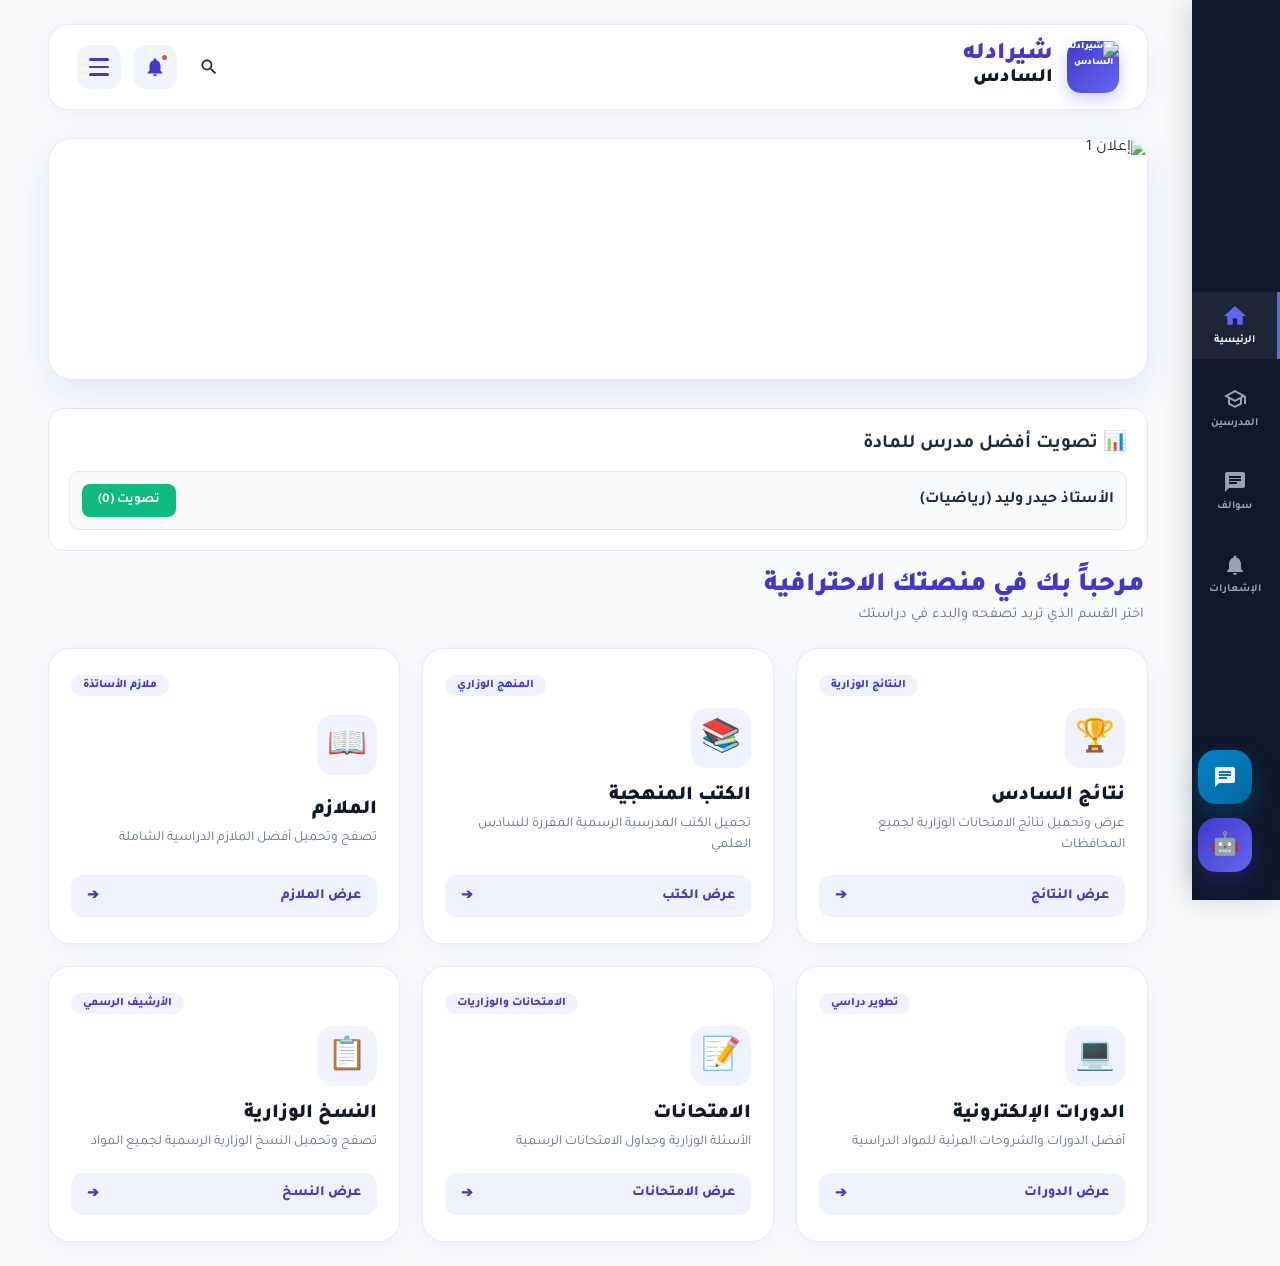
==== commit ed1bfe84: "Update teachers page" ====
--- a/index.html
+++ b/index.html
@@ -77,6 +77,20 @@
 </div>
 <div class="slider-dots" id="sliderDots"><span class="slider-dot active" onclick="currentSlide(0)"></span><span class="slider-dot" onclick="currentSlide(1)"></span><span class="slider-dot" onclick="currentSlide(2)"></span></div>
 </div>
+
+<!-- قسم التصويت التفاعلي المضاف -->
+<div class="voting-section" style="background: var(--card-bg, #fff); padding: 20px; border-radius: 16px; margin: 20px 0; border: 1px solid #e2e8f0;">
+    <h3 style="margin-bottom: 15px; font-size: 1.2rem; color: #1e293b;">📊 تصويت أفضل مدرس للمادة</h3>
+    <div id="votingOptionsContainer" style="display: flex; flex-direction: column; gap: 12px;">
+        <div class="vote-card" data-teacher-id="teacher1" style="display: flex; justify-content: space-between; align-items: center; padding: 12px; background: #f8fafc; border-radius: 10px; border: 1px solid #e2e8f0;">
+            <span style="font-weight: 700; color: #1e293b;">الأستاذ حيدر وليد (رياضيات)</span>
+            <button id="vote-btn-teacher1" onclick="voteTeacher('math', 'teacher1')" style="background: #10b981; color: white; border: none; padding: 8px 16px; border-radius: 8px; cursor: pointer; font-family: 'Tajawal', sans-serif; font-weight: 700;">
+                <span id="vote-text-teacher1">تصويت</span> (<span id="votes-count-teacher1">0</span>)
+            </button>
+        </div>
+    </div>
+</div>
+
 <div class="page-header"><h2 class="page-title">مرحباً بك في منصتك الاحترافية</h2><p class="page-subtitle">اختر القسم الذي تريد تصفحه والبدء في دراستك</p></div>
 <div class="grid">
 <div class="card-btn" onclick="window.location.href='results.html'"><span class="card-badge">النتائج الوزارية</span><div class="card-icon-wrapper">🏆</div><div><div class="card-title">نتائج السادس</div><div class="card-desc">عرض وتحميل نتائج الامتحانات الوزارية لجميع المحافظات</div></div><div class="btn-action"><span>عرض النتائج</span><span>➔</span></div></div>
@@ -127,8 +141,26 @@
 </div>
 </div>
 </div>
+
+<!-- مكتبات Firebase (الإصدار التوافقي Compat) -->
+<script src="https://www.gstatic.com/firebasejs/8.10.1/firebase-app.js"></script>
+<script src="https://www.gstatic.com/firebasejs/8.10.1/firebase-database.js"></script>
+
 <script>
+// إعدادات مشروعك المربوط بـ Firebase
+const firebaseConfig = {
+    apiKey: "مفتاح_الـ_API_الخاص بك",
+    authDomain: "sadshelp-e1624.firebaseapp.com",
+    databaseURL: "رابط_قاعدة_البيانات",
+    projectId: "sadshelp-e1624",
+    storageBucket: "sadshelp-e1624.appspot.com",
+    messagingSenderId: "رقم_المُرسل",
+    appId: "معرف_التطبيق"
+};
+firebase.initializeApp(firebaseConfig);
+
 let pageHistory = ['home'];
+let slideIndex = 0;
 
 function showPage(pageId) {
     document.querySelectorAll('.page-view').forEach(p => p.classList.remove('active'));
@@ -198,25 +230,120 @@
     }
 });
 
+// دوال إضافية لتشغيل أزرار التفاعل (القائمة العائمة ومساعد الذكاء الاصطناعي والمزلق)
+function toggleFloatingMenu() {
+    const popup = document.getElementById('floatingMenuPopup');
+    if (popup) {
+        popup.style.display = popup.style.display === 'flex' ? 'none' : 'flex';
+    }
+}
+
+function toggleAIChat() {
+    const chatWin = document.getElementById('aiChatWindow');
+    if (chatWin) {
+        chatWin.style.display = chatWin.style.display === 'flex' ? 'none' : 'flex';
+    }
+}
+
+function sendAIMessage() {
+    const input = document.getElementById('aiChatInput');
+    const body = document.getElementById('aiChatBody');
+    if (!input || !input.value.trim()) return;
+    const text = input.value.trim();
+    
+    body.innerHTML += `<div class="ai-message user">${text}</div>`;
+    input.value = '';
+    body.scrollTop = body.scrollHeight;
+
+    setTimeout(() => {
+        body.innerHTML += `<div class="ai-message bot">أهلاً بك يا مصطفى! أنا جاهز لمساعدتك في أي استفسار دراسي ضمن المنهج.</div>`;
+        body.scrollTop = body.scrollHeight;
+    }, 1000);
+}
+
+function handleAIPress(e) {
+    if (e.key === 'Enter') {
+        sendAIMessage();
+    }
+}
+
+function currentSlide(n) {
+    showSlide(slideIndex = n);
+}
+
+function showSlide(n) {
+    const track = document.getElementById('adsTrack');
+    const dots = document.querySelectorAll('.slider-dot');
+    if (!track) return;
+    if (n >= track.children.length) slideIndex = 0;
+    if (n < 0) slideIndex = track.children.length - 1;
+    track.style.transform = `translateX(-${slideIndex * 100}%)`;
+    dots.forEach(d => d.classList.remove('active'));
+    if (dots[slideIndex]) dots[slideIndex].classList.add('active');
+}
+
+// دالة التعامل مع التصويت المباشر وحفظ حالة المستخدم لمنع التكرار
+function voteTeacher(category, teacherId) {
+    let userVote = localStorage.getItem('user_vote_' + category);
+    let voteRef = firebase.database().ref('votes/' + category + '/' + teacherId);
+
+    voteRef.transaction(currentVotes => {
+        currentVotes = currentVotes || 0;
+        if (userVote === teacherId) {
+            localStorage.removeItem('user_vote_' + category);
+            return Math.max(0, currentVotes - 1);
+        } else {
+            if (userVote) {
+                let prevVoteRef = firebase.database().ref('votes/' + category + '/' + userVote);
+                prevVoteRef.transaction(prevCount => Math.max(0, (prevCount || 1) - 1));
+            }
+            localStorage.setItem('user_vote_' + category, teacherId);
+            return currentVotes + 1;
+        }
+    });
+}
+
+// دالة مزامنة الأصوات لحظياً وتحديث الواجهة تلقائياً للجميع
+function initRealtimeVotes() {
+    let category = 'math';
+    let categoryRef = firebase.database().ref('votes/' + category);
+    
+    categoryRef.on('value', snapshot => {
+        let data = snapshot.val() || {};
+        let userVote = localStorage.getItem('user_vote_' + category);
+
+        let tId = 'teacher1';
+        let votes = data[tId] || 0;
+        
+        let countEl = document.getElementById('votes-count-' + tId);
+        let btnEl = document.getElementById('vote-btn-' + tId);
+        let textEl = document.getElementById('vote-text-' + tId);
+
+        if (countEl) countEl.innerText = votes;
+        if (btnEl && textEl) {
+            if (userVote === tId) {
+                btnEl.style.background = '#059669';
+                textEl.innerText = 'تم التصويت ✓ (إلغاء)';
+            } else {
+                btnEl.style.background = '#10b981';
+                textEl.innerText = 'تصويت';
+            }
+        }
+    });
+}
+
 // قاعدة بيانات شاملة للبحث تشمل الكتب المنهجية، الملازم، الدورات الإلكترونية، والنسخ الوزارية
 const searchIndex = [
-    // الكتب المنهجية
     { title: "كتاب الرياضيات السادس العلمي 2026", category: "الكتب المنهجية", image: "https://i.imgur.com/IcszMVF.jpeg", page: "books.html" },
     { title: "كتاب الفيزياء السادس العلمي", category: "الكتب المنهجية", image: "https://i.imgur.com/7Tw9QFc.jpeg", page: "books.html" },
     { title: "كتاب الكيمياء السادس العلمي", category: "الكتب المنهجية", image: "https://i.imgur.com/nGVH3yL.jpeg", page: "books.html" },
     { title: "كتاب الأحياء السادس العلمي", category: "الكتب المنهجية", image: "https://i.imgur.com/sM7xbQT.jpeg", page: "books.html" },
-    
-    // الملازم
     { title: "ملزمة الرياضيات الاستاذ حيدر وليد", category: "الملازم", image: "https://i.imgur.com/IcszMVF.jpeg", page: "malazm.html" },
     { title: "ملزمة الفيزياء السادس العلمي الأستاذ حسن عبد الكاظم", category: "الملازم", image: "https://i.imgur.com/7Tw9QFc.jpeg", page: "malazm.html" },
     { title: "ملزمة الكيمياء الشاملة السادس العلمي", category: "الملازم", image: "https://i.imgur.com/nGVH3yL.jpeg", page: "malazm.html" },
-    
-    // الدورات الإلكترونية
     { title: "دورة الرياضيات المركزة للسادس العلمي", category: "الدورات الإلكترونية", image: "https://i.imgur.com/IcszMVF.jpeg", page: "videos.html" },
     { title: "دورة الفيزياء الشاملة - المنهج كامل", category: "الدورات الإلكترونية", image: "https://i.imgur.com/7Tw9QFc.jpeg", page: "videos.html" },
     { title: "دورة الأحياء الأساسية للسادس العلمي", category: "الدورات الإلكترونية", image: "https://i.imgur.com/sM7xbQT.jpeg", page: "videos.html" },
-    
-    // النسخ الوزارية
     { title: "النسخة الوزارية رياضيات دور أول 2025", category: "النسخ الوزارية", image: "https://i.imgur.com/IcszMVF.jpeg", page: "newiraq.html" },
     { title: "النسخة الوزارية فيزياء دور ثاني 2025", category: "النسخ الوزارية", image: "https://i.imgur.com/7Tw9QFc.jpeg", page: "newiraq.html" },
     { title: "النسخة الوزارية كيمياء تمهيدي 2026", category: "النسخ الوزارية", image: "https://i.imgur.com/nGVH3yL.jpeg", page: "newiraq.html" }
@@ -233,7 +360,6 @@
 
     const queryWords = query.split(/\s+/);
 
-    // نظام البحث الذكي (حساب درجة مطابقة الكلمات للعثور على الأشياء القريبة والمشابهة)
     const scoredResults = searchIndex.map(item => {
         let score = 0;
         const fullText = (item.title + " " + item.category).toLowerCase();
@@ -259,7 +385,6 @@
         return;
     }
 
-    // عرض النتائج مع التحقق من وجود الصورة (إذا وجدت يتم عرضها، وإلا يتم عرض أيقونة افتراضية)
     container.innerHTML = results.map(r => `
         <div class="search-result-item" onclick="window.location.href='${r.page}'; closeSearchModal();">
             <div class="search-result-content-wrap">
@@ -273,6 +398,10 @@
         </div>
     `).join('');
 }
+
+window.addEventListener('DOMContentLoaded', () => {
+    initRealtimeVotes();
+});
 </script>
 </body>
 </html>
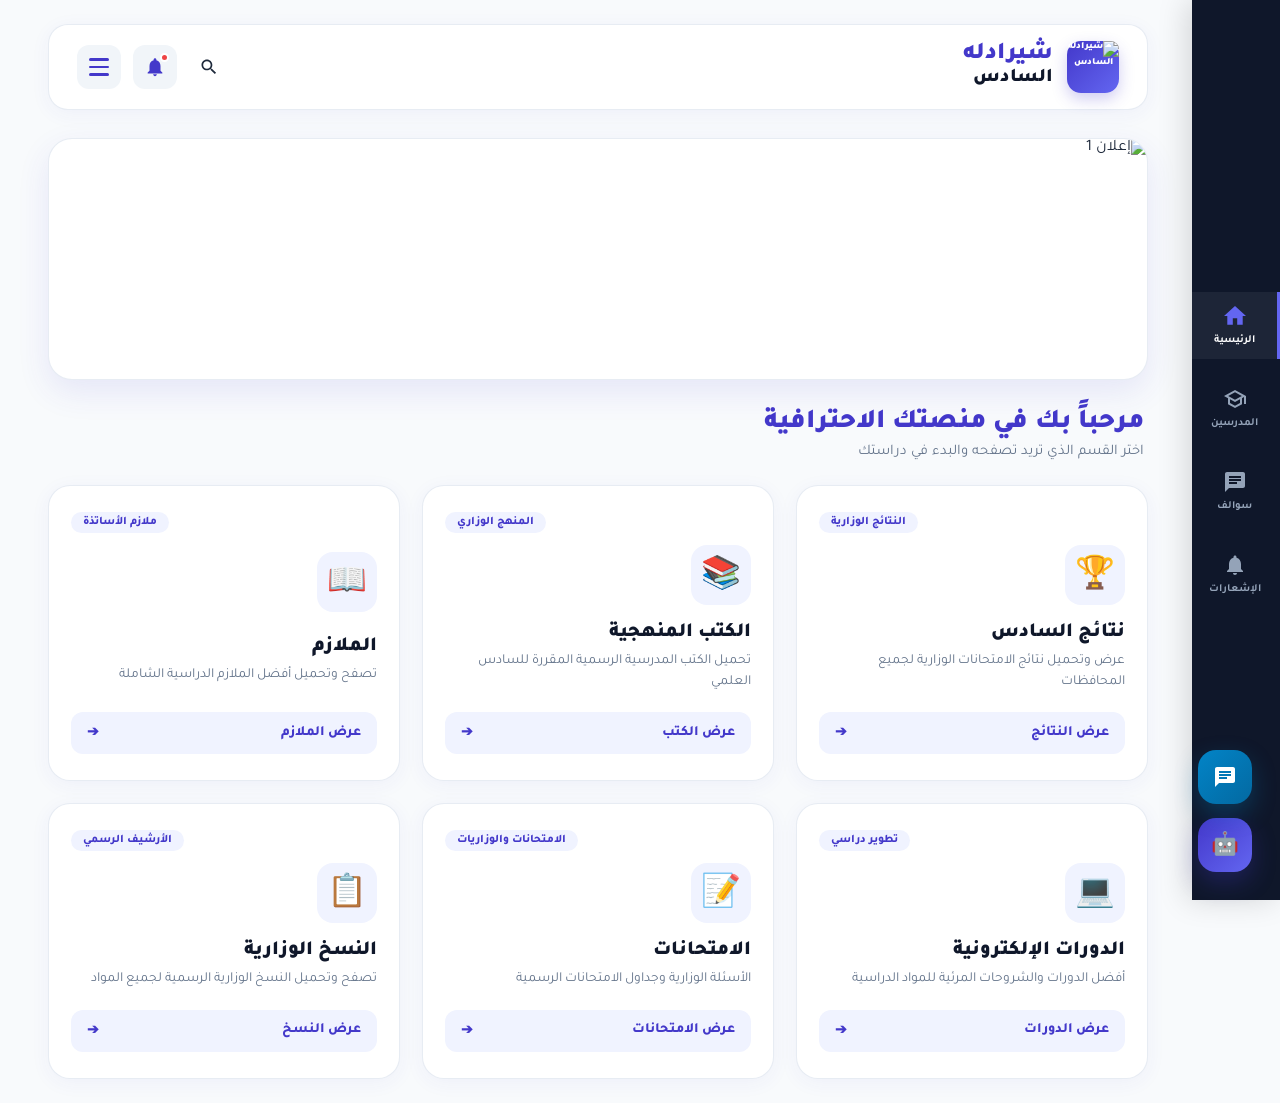
==== commit da095900: "Update teachers page" ====
--- a/index.html
+++ b/index.html
@@ -77,20 +77,6 @@
 </div>
 <div class="slider-dots" id="sliderDots"><span class="slider-dot active" onclick="currentSlide(0)"></span><span class="slider-dot" onclick="currentSlide(1)"></span><span class="slider-dot" onclick="currentSlide(2)"></span></div>
 </div>
-
-<!-- قسم التصويت التفاعلي المضاف -->
-<div class="voting-section" style="background: var(--card-bg, #fff); padding: 20px; border-radius: 16px; margin: 20px 0; border: 1px solid #e2e8f0;">
-    <h3 style="margin-bottom: 15px; font-size: 1.2rem; color: #1e293b;">📊 تصويت أفضل مدرس للمادة</h3>
-    <div id="votingOptionsContainer" style="display: flex; flex-direction: column; gap: 12px;">
-        <div class="vote-card" data-teacher-id="teacher1" style="display: flex; justify-content: space-between; align-items: center; padding: 12px; background: #f8fafc; border-radius: 10px; border: 1px solid #e2e8f0;">
-            <span style="font-weight: 700; color: #1e293b;">الأستاذ حيدر وليد (رياضيات)</span>
-            <button id="vote-btn-teacher1" onclick="voteTeacher('math', 'teacher1')" style="background: #10b981; color: white; border: none; padding: 8px 16px; border-radius: 8px; cursor: pointer; font-family: 'Tajawal', sans-serif; font-weight: 700;">
-                <span id="vote-text-teacher1">تصويت</span> (<span id="votes-count-teacher1">0</span>)
-            </button>
-        </div>
-    </div>
-</div>
-
 <div class="page-header"><h2 class="page-title">مرحباً بك في منصتك الاحترافية</h2><p class="page-subtitle">اختر القسم الذي تريد تصفحه والبدء في دراستك</p></div>
 <div class="grid">
 <div class="card-btn" onclick="window.location.href='results.html'"><span class="card-badge">النتائج الوزارية</span><div class="card-icon-wrapper">🏆</div><div><div class="card-title">نتائج السادس</div><div class="card-desc">عرض وتحميل نتائج الامتحانات الوزارية لجميع المحافظات</div></div><div class="btn-action"><span>عرض النتائج</span><span>➔</span></div></div>
@@ -141,26 +127,8 @@
 </div>
 </div>
 </div>
-
-<!-- مكتبات Firebase (الإصدار التوافقي Compat) -->
-<script src="https://www.gstatic.com/firebasejs/8.10.1/firebase-app.js"></script>
-<script src="https://www.gstatic.com/firebasejs/8.10.1/firebase-database.js"></script>
-
 <script>
-// إعدادات مشروعك المربوط بـ Firebase
-const firebaseConfig = {
-    apiKey: "مفتاح_الـ_API_الخاص بك",
-    authDomain: "sadshelp-e1624.firebaseapp.com",
-    databaseURL: "رابط_قاعدة_البيانات",
-    projectId: "sadshelp-e1624",
-    storageBucket: "sadshelp-e1624.appspot.com",
-    messagingSenderId: "رقم_المُرسل",
-    appId: "معرف_التطبيق"
-};
-firebase.initializeApp(firebaseConfig);
-
 let pageHistory = ['home'];
-let slideIndex = 0;
 
 function showPage(pageId) {
     document.querySelectorAll('.page-view').forEach(p => p.classList.remove('active'));
@@ -230,120 +198,25 @@
     }
 });
 
-// دوال إضافية لتشغيل أزرار التفاعل (القائمة العائمة ومساعد الذكاء الاصطناعي والمزلق)
-function toggleFloatingMenu() {
-    const popup = document.getElementById('floatingMenuPopup');
-    if (popup) {
-        popup.style.display = popup.style.display === 'flex' ? 'none' : 'flex';
-    }
-}
-
-function toggleAIChat() {
-    const chatWin = document.getElementById('aiChatWindow');
-    if (chatWin) {
-        chatWin.style.display = chatWin.style.display === 'flex' ? 'none' : 'flex';
-    }
-}
-
-function sendAIMessage() {
-    const input = document.getElementById('aiChatInput');
-    const body = document.getElementById('aiChatBody');
-    if (!input || !input.value.trim()) return;
-    const text = input.value.trim();
-    
-    body.innerHTML += `<div class="ai-message user">${text}</div>`;
-    input.value = '';
-    body.scrollTop = body.scrollHeight;
-
-    setTimeout(() => {
-        body.innerHTML += `<div class="ai-message bot">أهلاً بك يا مصطفى! أنا جاهز لمساعدتك في أي استفسار دراسي ضمن المنهج.</div>`;
-        body.scrollTop = body.scrollHeight;
-    }, 1000);
-}
-
-function handleAIPress(e) {
-    if (e.key === 'Enter') {
-        sendAIMessage();
-    }
-}
-
-function currentSlide(n) {
-    showSlide(slideIndex = n);
-}
-
-function showSlide(n) {
-    const track = document.getElementById('adsTrack');
-    const dots = document.querySelectorAll('.slider-dot');
-    if (!track) return;
-    if (n >= track.children.length) slideIndex = 0;
-    if (n < 0) slideIndex = track.children.length - 1;
-    track.style.transform = `translateX(-${slideIndex * 100}%)`;
-    dots.forEach(d => d.classList.remove('active'));
-    if (dots[slideIndex]) dots[slideIndex].classList.add('active');
-}
-
-// دالة التعامل مع التصويت المباشر وحفظ حالة المستخدم لمنع التكرار
-function voteTeacher(category, teacherId) {
-    let userVote = localStorage.getItem('user_vote_' + category);
-    let voteRef = firebase.database().ref('votes/' + category + '/' + teacherId);
-
-    voteRef.transaction(currentVotes => {
-        currentVotes = currentVotes || 0;
-        if (userVote === teacherId) {
-            localStorage.removeItem('user_vote_' + category);
-            return Math.max(0, currentVotes - 1);
-        } else {
-            if (userVote) {
-                let prevVoteRef = firebase.database().ref('votes/' + category + '/' + userVote);
-                prevVoteRef.transaction(prevCount => Math.max(0, (prevCount || 1) - 1));
-            }
-            localStorage.setItem('user_vote_' + category, teacherId);
-            return currentVotes + 1;
-        }
-    });
-}
-
-// دالة مزامنة الأصوات لحظياً وتحديث الواجهة تلقائياً للجميع
-function initRealtimeVotes() {
-    let category = 'math';
-    let categoryRef = firebase.database().ref('votes/' + category);
-    
-    categoryRef.on('value', snapshot => {
-        let data = snapshot.val() || {};
-        let userVote = localStorage.getItem('user_vote_' + category);
-
-        let tId = 'teacher1';
-        let votes = data[tId] || 0;
-        
-        let countEl = document.getElementById('votes-count-' + tId);
-        let btnEl = document.getElementById('vote-btn-' + tId);
-        let textEl = document.getElementById('vote-text-' + tId);
-
-        if (countEl) countEl.innerText = votes;
-        if (btnEl && textEl) {
-            if (userVote === tId) {
-                btnEl.style.background = '#059669';
-                textEl.innerText = 'تم التصويت ✓ (إلغاء)';
-            } else {
-                btnEl.style.background = '#10b981';
-                textEl.innerText = 'تصويت';
-            }
-        }
-    });
-}
-
 // قاعدة بيانات شاملة للبحث تشمل الكتب المنهجية، الملازم، الدورات الإلكترونية، والنسخ الوزارية
 const searchIndex = [
+    // الكتب المنهجية
     { title: "كتاب الرياضيات السادس العلمي 2026", category: "الكتب المنهجية", image: "https://i.imgur.com/IcszMVF.jpeg", page: "books.html" },
     { title: "كتاب الفيزياء السادس العلمي", category: "الكتب المنهجية", image: "https://i.imgur.com/7Tw9QFc.jpeg", page: "books.html" },
     { title: "كتاب الكيمياء السادس العلمي", category: "الكتب المنهجية", image: "https://i.imgur.com/nGVH3yL.jpeg", page: "books.html" },
     { title: "كتاب الأحياء السادس العلمي", category: "الكتب المنهجية", image: "https://i.imgur.com/sM7xbQT.jpeg", page: "books.html" },
+    
+    // الملازم
     { title: "ملزمة الرياضيات الاستاذ حيدر وليد", category: "الملازم", image: "https://i.imgur.com/IcszMVF.jpeg", page: "malazm.html" },
     { title: "ملزمة الفيزياء السادس العلمي الأستاذ حسن عبد الكاظم", category: "الملازم", image: "https://i.imgur.com/7Tw9QFc.jpeg", page: "malazm.html" },
     { title: "ملزمة الكيمياء الشاملة السادس العلمي", category: "الملازم", image: "https://i.imgur.com/nGVH3yL.jpeg", page: "malazm.html" },
+    
+    // الدورات الإلكترونية
     { title: "دورة الرياضيات المركزة للسادس العلمي", category: "الدورات الإلكترونية", image: "https://i.imgur.com/IcszMVF.jpeg", page: "videos.html" },
     { title: "دورة الفيزياء الشاملة - المنهج كامل", category: "الدورات الإلكترونية", image: "https://i.imgur.com/7Tw9QFc.jpeg", page: "videos.html" },
     { title: "دورة الأحياء الأساسية للسادس العلمي", category: "الدورات الإلكترونية", image: "https://i.imgur.com/sM7xbQT.jpeg", page: "videos.html" },
+    
+    // النسخ الوزارية
     { title: "النسخة الوزارية رياضيات دور أول 2025", category: "النسخ الوزارية", image: "https://i.imgur.com/IcszMVF.jpeg", page: "newiraq.html" },
     { title: "النسخة الوزارية فيزياء دور ثاني 2025", category: "النسخ الوزارية", image: "https://i.imgur.com/7Tw9QFc.jpeg", page: "newiraq.html" },
     { title: "النسخة الوزارية كيمياء تمهيدي 2026", category: "النسخ الوزارية", image: "https://i.imgur.com/nGVH3yL.jpeg", page: "newiraq.html" }
@@ -360,6 +233,7 @@
 
     const queryWords = query.split(/\s+/);
 
+    // نظام البحث الذكي (حساب درجة مطابقة الكلمات للعثور على الأشياء القريبة والمشابهة)
     const scoredResults = searchIndex.map(item => {
         let score = 0;
         const fullText = (item.title + " " + item.category).toLowerCase();
@@ -385,6 +259,7 @@
         return;
     }
 
+    // عرض النتائج مع التحقق من وجود الصورة (إذا وجدت يتم عرضها، وإلا يتم عرض أيقونة افتراضية)
     container.innerHTML = results.map(r => `
         <div class="search-result-item" onclick="window.location.href='${r.page}'; closeSearchModal();">
             <div class="search-result-content-wrap">
@@ -398,10 +273,6 @@
         </div>
     `).join('');
 }
-
-window.addEventListener('DOMContentLoaded', () => {
-    initRealtimeVotes();
-});
 </script>
 </body>
 </html>
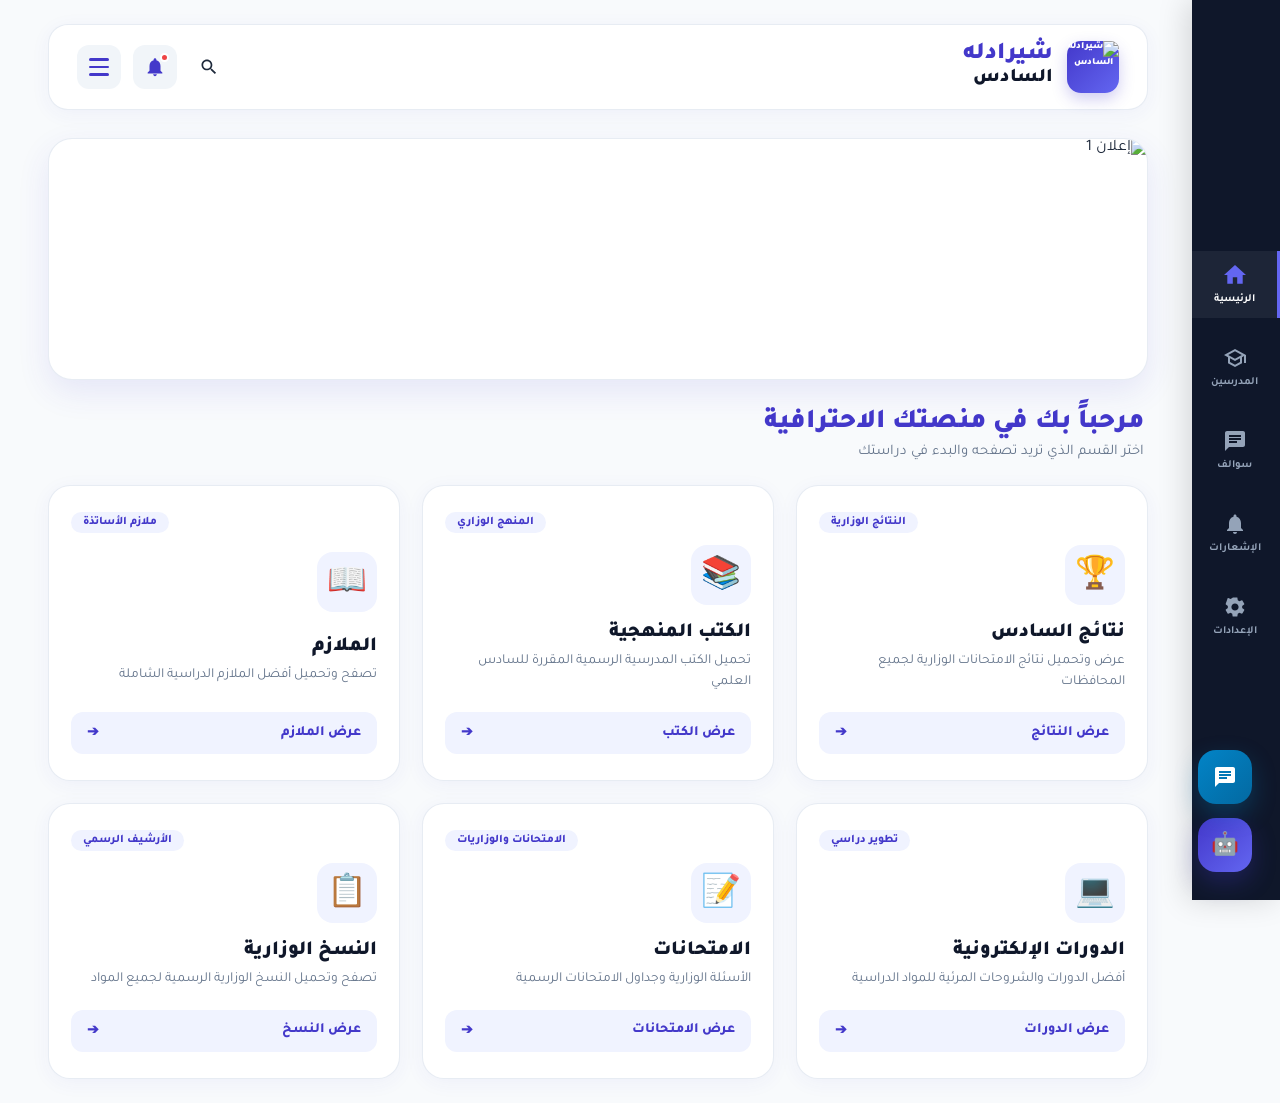
==== commit acb8d0be: "Update teachers page" ====
--- a/index.html
+++ b/index.html
@@ -34,6 +34,7 @@
 <div class="side-nav-item" onclick="window.location.href='mdrsen.html'" data-page="teachers-page"><svg viewBox="0 0 24 24" width="20" height="20" fill="currentColor"><path d="M12 3L1 9l4 2.18v6L12 21l7-3.82v-6l2-1.09V17h2V9L12 3zm6.82 6L12 12.72 5.18 9 12 5.28 18.82 9zM17 15.99l-5 2.73-5-2.73v-3.72L12 15l5-2.73v3.72z"/></svg><span>المدرسين</span></div>
 <div class="side-nav-item" onclick="switchPage('chats-page', this)" data-page="chats-page"><svg viewBox="0 0 24 24" width="20" height="20" fill="currentColor"><path d="M20 2H4c-1.1 0-1.99.9-1.99 2L2 22l4-4h14c1.1 0 2-.9 2-2V4c0-1.1-.9-2-2-2zM6 9h12v2H6V9zm8 5H6v-2h8v2zm4-6H6V6h12v2z"/></svg><span>سوالف</span></div>
 <div class="side-nav-item" onclick="switchPage('notifications-page', this); hideBadge();" data-page="notifications-page"><svg viewBox="0 0 24 24" width="20" height="20" fill="currentColor"><path d="M12 22c1.1 0 2-.9 2-2h-4c0 1.1.89 2 2 2zm6-6v-5c0-3.07-1.64-5.64-4.5-6.32V4c0-.83-.67-1.5-1.5-1.5s-1.5.67-1.5 1.5v.68C7.63 5.36 6 7.92 6 11v5l-2 2v1h16v-1l-2-2z"/></svg><span>الإشعارات</span></div>
+<div class="side-nav-item" onclick="window.location.href='settings.html'" data-page="settings-page"><svg viewBox="0 0 24 24" width="20" height="20" fill="currentColor"><path d="M19.14 12.94c.04-.3.06-.61.06-.94 0-.32-.02-.64-.07-.94l2.03-1.58c.18-.14.23-.41.12-.61l-1.92-3.32c-.12-.22-.37-.29-.59-.22l-2.39.96c-.5-.38-1.03-.7-1.62-.94l-.36-2.54c-.04-.24-.24-.41-.48-.41h-3.84c-.24 0-.43.17-.47.41l-.36.25c-.59.24-1.13.57-1.62.94l-2.39-.96c-.22-.08-.47 0-.59.22L2.74 8.87c-.12.21-.08.47.12.61l2.03 1.58c-.05.3-.09.63-.09.94s.02.64.07.94l-2.03 1.58c-.18.14-.23.41-.12.61l1.92 3.32c.12.22.37.29.59.22l2.39-.96c.5.38 1.03.7 1.62.94l.36 2.54c.05.24.24.41.48.41h3.84c-.24 0 .44-.17.47-.41l.36-2.54c.59-.24 1.13-.56 1.62-.94l2.39.96c-.22.08-.47 0 .59-.22l1.92-3.32c.12-.22.07-.47-.12-.61l-2.01-1.58zM12 15.6c-1.98 0-3.6-1.62-3.6-3.6s1.62-3.6 3.6-3.6 3.6 1.62 3.6 3.6-1.62 3.6-3.6 3.6z"/></svg><span>الإعدادات</span></div>
 </div></nav>
 <header>
 <div class="logo-container" onclick="showPage('home')">
@@ -63,6 +64,7 @@
 <div onclick="window.location.href='videos.html'; toggleMenu();" class="drawer-link"><span>💻</span> الدورات الإلكترونية</div>
 <div onclick="window.location.href='exams.html'; toggleMenu();" class="drawer-link"><span>📝</span> الامتحانات الوزارية</div>
 <div onclick="showPage('notifications-page'); toggleMenu();" class="drawer-link"><span>🔔</span> مركز الإشعارات</div>
+<div onclick="window.location.href='settings.html'; toggleMenu();" class="drawer-link"><span>⚙️</span> الإعدادات</div>
 </div>
 </div>
 <div><div class="drawer-footer">جميع الحقوق محفوظة © منصة شيرادله السادس</div></div>
@@ -198,25 +200,17 @@
     }
 });
 
-// قاعدة بيانات شاملة للبحث تشمل الكتب المنهجية، الملازم، الدورات الإلكترونية، والنسخ الوزارية
 const searchIndex = [
-    // الكتب المنهجية
     { title: "كتاب الرياضيات السادس العلمي 2026", category: "الكتب المنهجية", image: "https://i.imgur.com/IcszMVF.jpeg", page: "books.html" },
     { title: "كتاب الفيزياء السادس العلمي", category: "الكتب المنهجية", image: "https://i.imgur.com/7Tw9QFc.jpeg", page: "books.html" },
     { title: "كتاب الكيمياء السادس العلمي", category: "الكتب المنهجية", image: "https://i.imgur.com/nGVH3yL.jpeg", page: "books.html" },
     { title: "كتاب الأحياء السادس العلمي", category: "الكتب المنهجية", image: "https://i.imgur.com/sM7xbQT.jpeg", page: "books.html" },
-    
-    // الملازم
     { title: "ملزمة الرياضيات الاستاذ حيدر وليد", category: "الملازم", image: "https://i.imgur.com/IcszMVF.jpeg", page: "malazm.html" },
     { title: "ملزمة الفيزياء السادس العلمي الأستاذ حسن عبد الكاظم", category: "الملازم", image: "https://i.imgur.com/7Tw9QFc.jpeg", page: "malazm.html" },
     { title: "ملزمة الكيمياء الشاملة السادس العلمي", category: "الملازم", image: "https://i.imgur.com/nGVH3yL.jpeg", page: "malazm.html" },
-    
-    // الدورات الإلكترونية
     { title: "دورة الرياضيات المركزة للسادس العلمي", category: "الدورات الإلكترونية", image: "https://i.imgur.com/IcszMVF.jpeg", page: "videos.html" },
     { title: "دورة الفيزياء الشاملة - المنهج كامل", category: "الدورات الإلكترونية", image: "https://i.imgur.com/7Tw9QFc.jpeg", page: "videos.html" },
     { title: "دورة الأحياء الأساسية للسادس العلمي", category: "الدورات الإلكترونية", image: "https://i.imgur.com/sM7xbQT.jpeg", page: "videos.html" },
-    
-    // النسخ الوزارية
     { title: "النسخة الوزارية رياضيات دور أول 2025", category: "النسخ الوزارية", image: "https://i.imgur.com/IcszMVF.jpeg", page: "newiraq.html" },
     { title: "النسخة الوزارية فيزياء دور ثاني 2025", category: "النسخ الوزارية", image: "https://i.imgur.com/7Tw9QFc.jpeg", page: "newiraq.html" },
     { title: "النسخة الوزارية كيمياء تمهيدي 2026", category: "النسخ الوزارية", image: "https://i.imgur.com/nGVH3yL.jpeg", page: "newiraq.html" }
@@ -233,7 +227,6 @@
 
     const queryWords = query.split(/\s+/);
 
-    // نظام البحث الذكي (حساب درجة مطابقة الكلمات للعثور على الأشياء القريبة والمشابهة)
     const scoredResults = searchIndex.map(item => {
         let score = 0;
         const fullText = (item.title + " " + item.category).toLowerCase();
@@ -259,20 +252,5 @@
         return;
     }
 
-    // عرض النتائج مع التحقق من وجود الصورة (إذا وجدت يتم عرضها، وإلا يتم عرض أيقونة افتراضية)
     container.innerHTML = results.map(r => `
         <div class="search-result-item" onclick="window.location.href='${r.page}'; closeSearchModal();">
-            <div class="search-result-content-wrap">
-                ${r.image ? `<img src="${r.image}" class="search-result-thumb" alt="${r.title}">` : `<div class="search-result-thumb" style="display:flex;align-items:center;justify-content:center;background:#e2e8f0;font-size:1.1rem;">📁</div>`}
-                <div class="search-result-info">
-                    <span class="search-result-title">${r.title}</span>
-                    <span class="search-result-category">${r.category}</span>
-                </div>
-            </div>
-            <span>➔</span>
-        </div>
-    `).join('');
-}
-</script>
-</body>
-</html>
